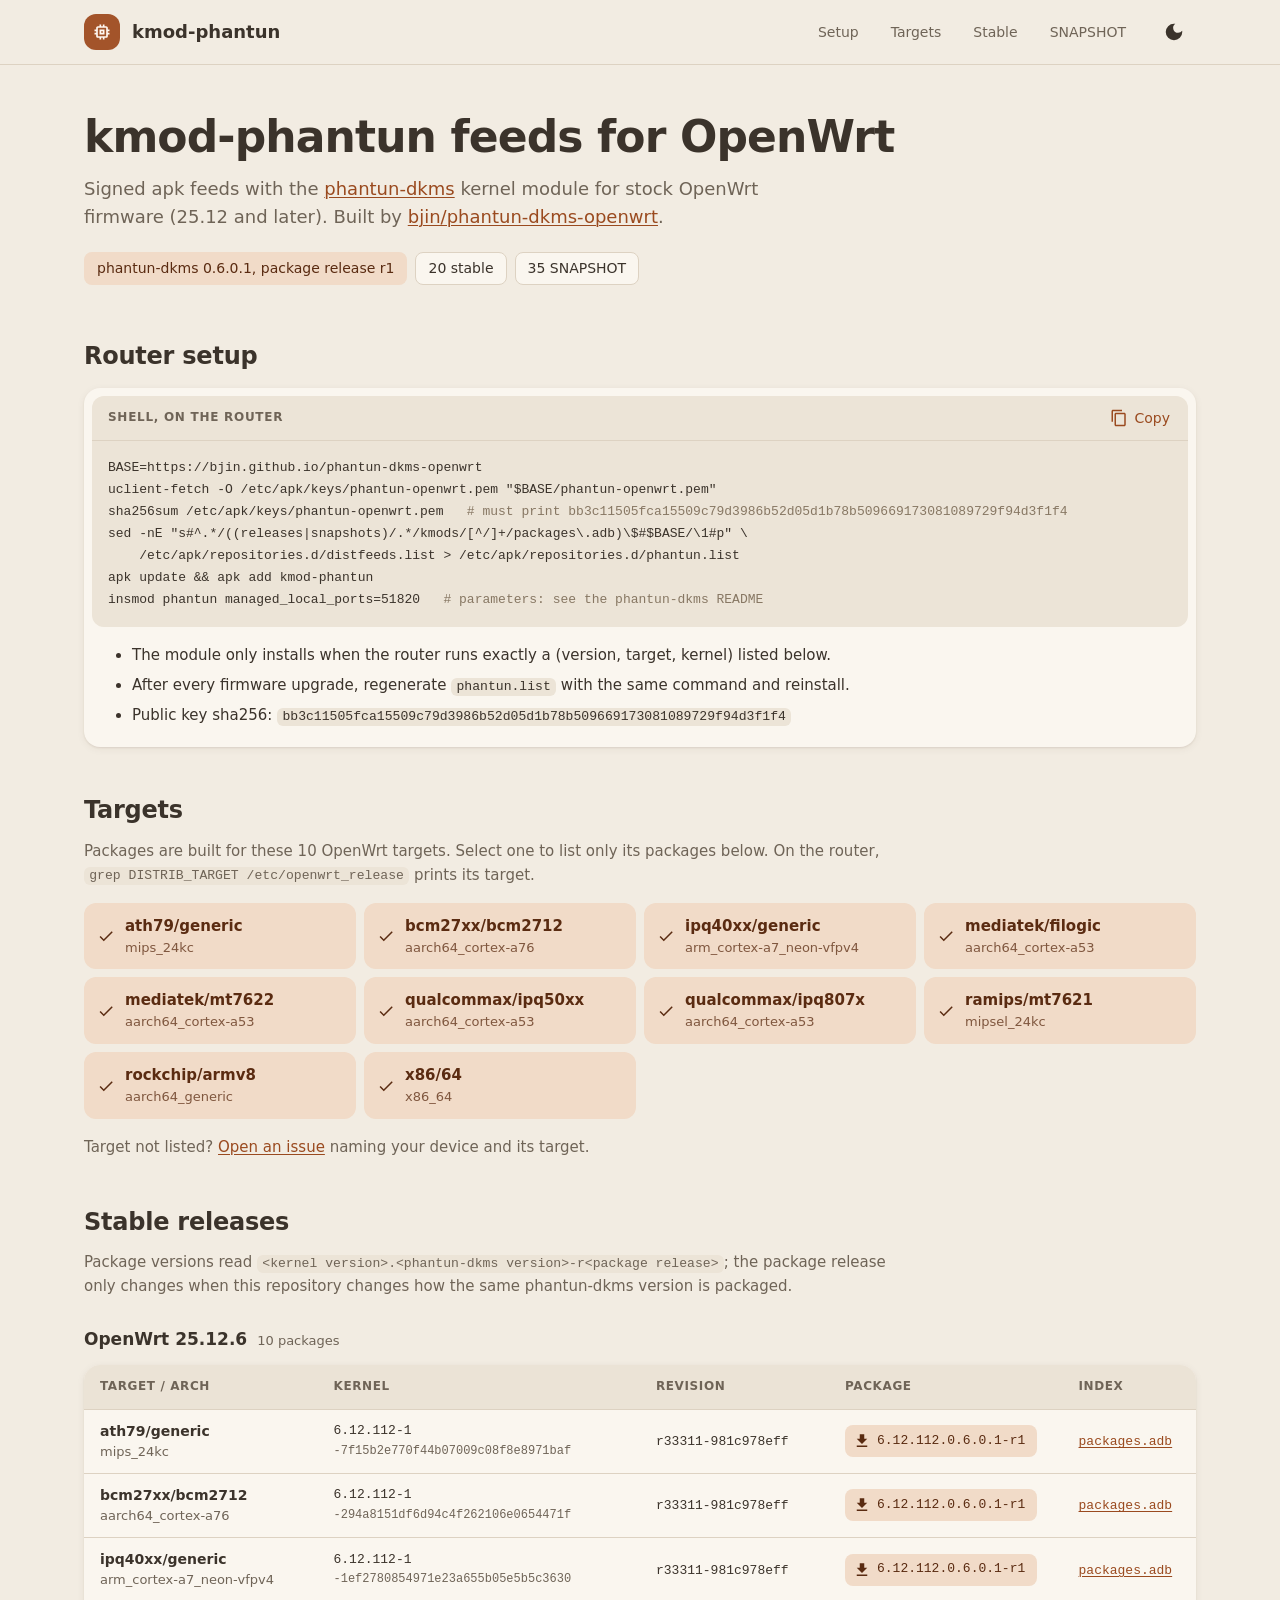
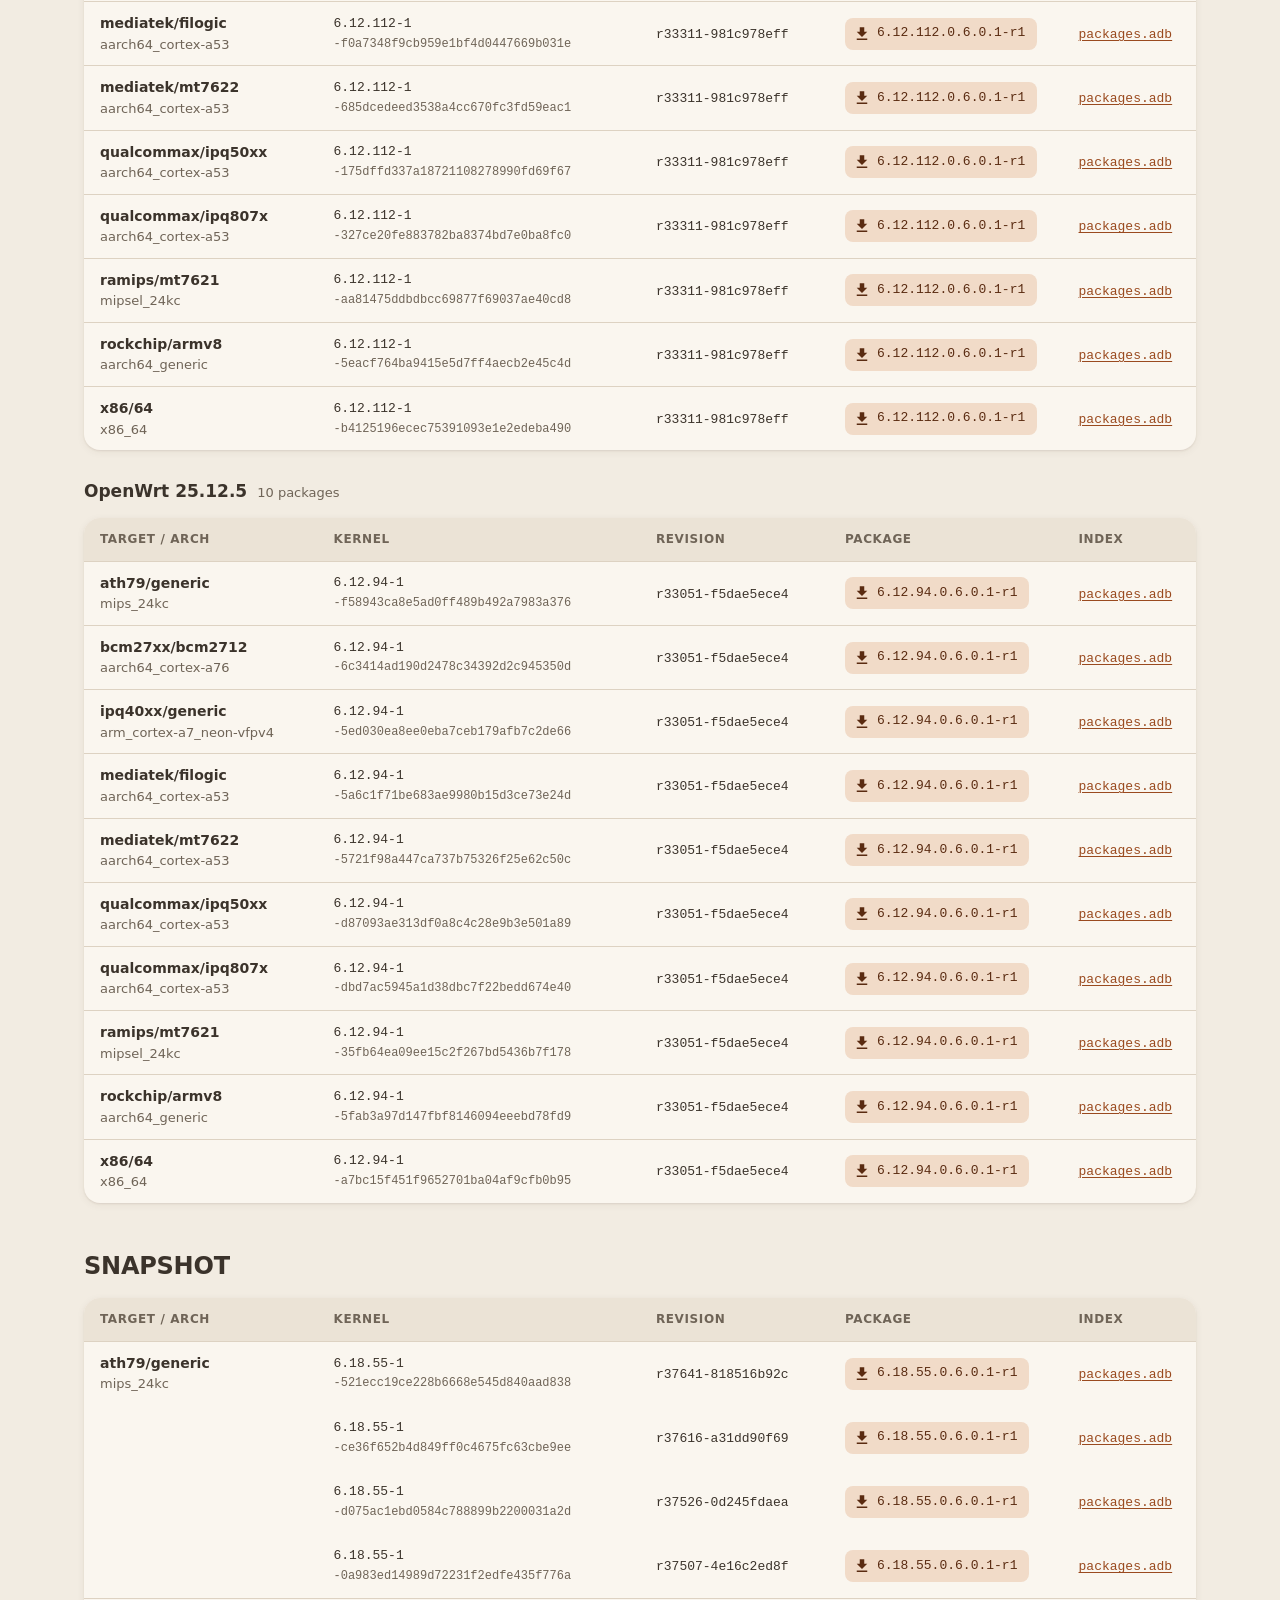
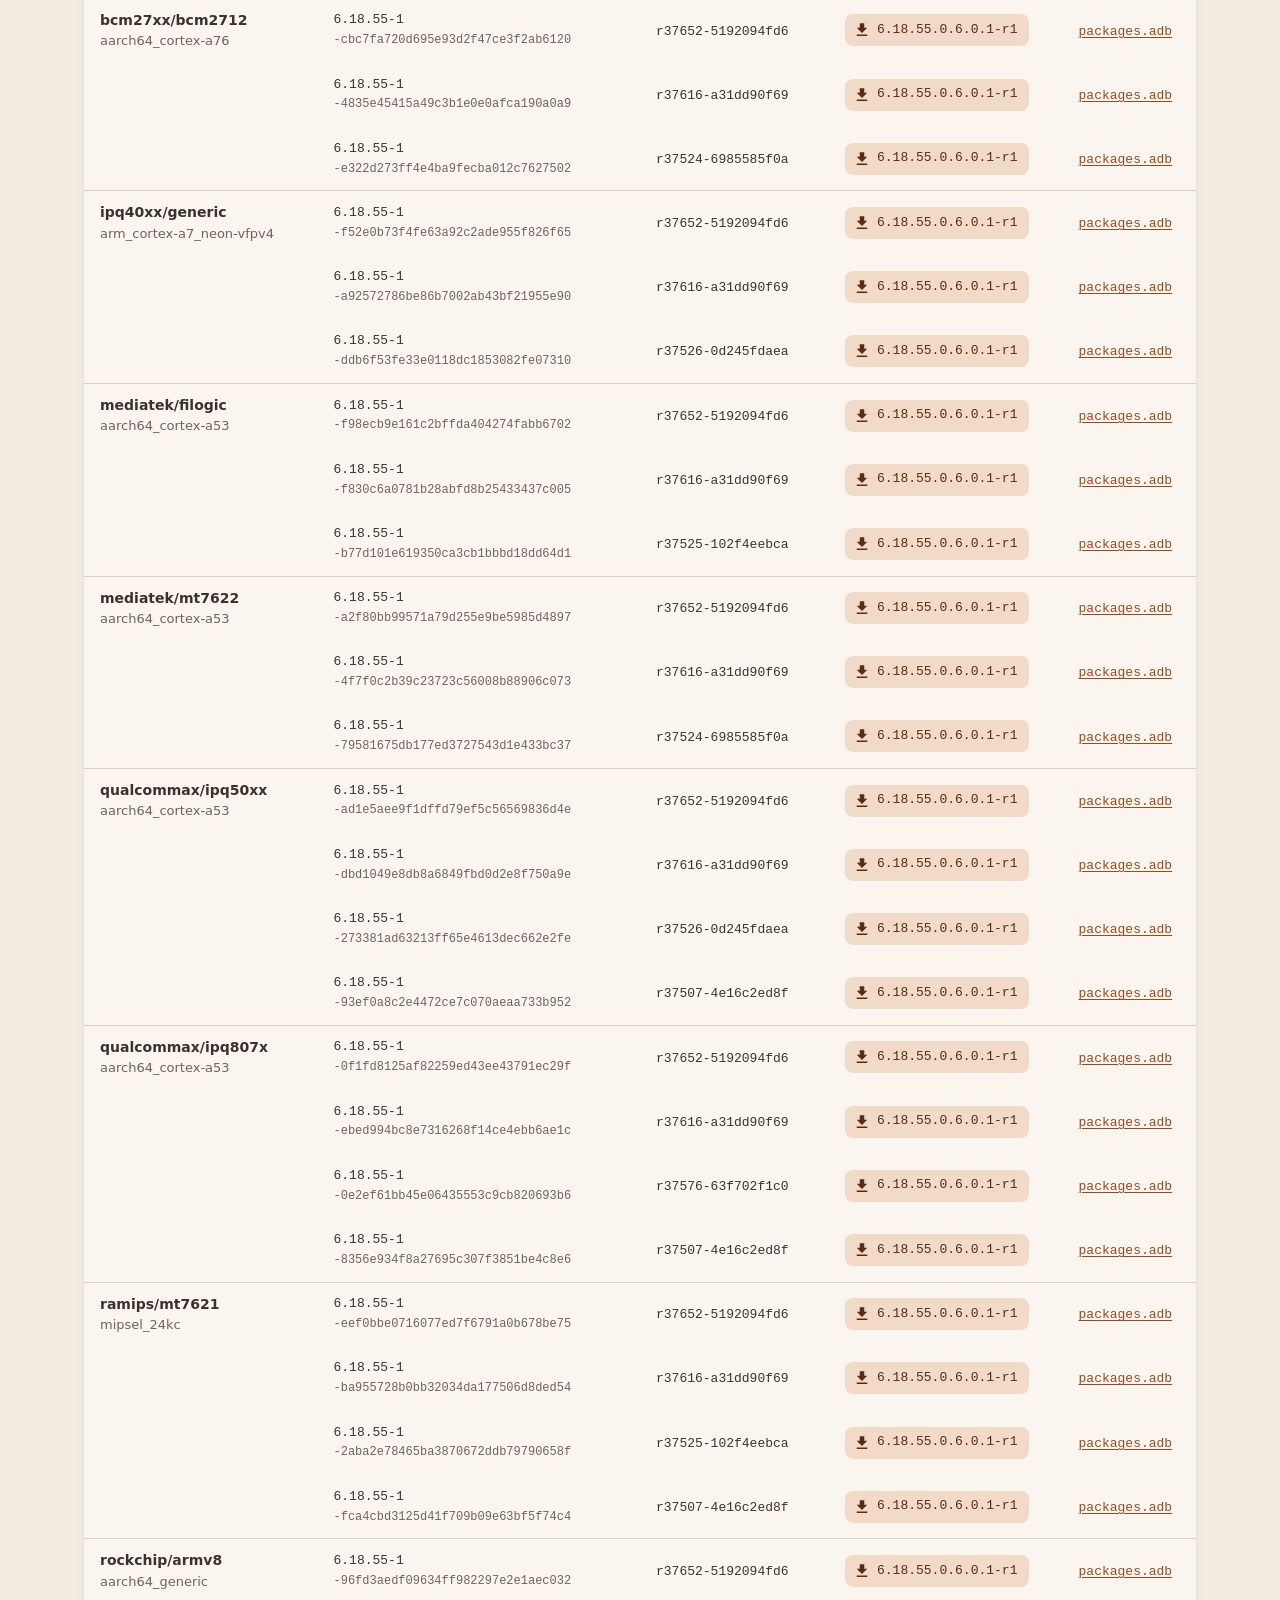
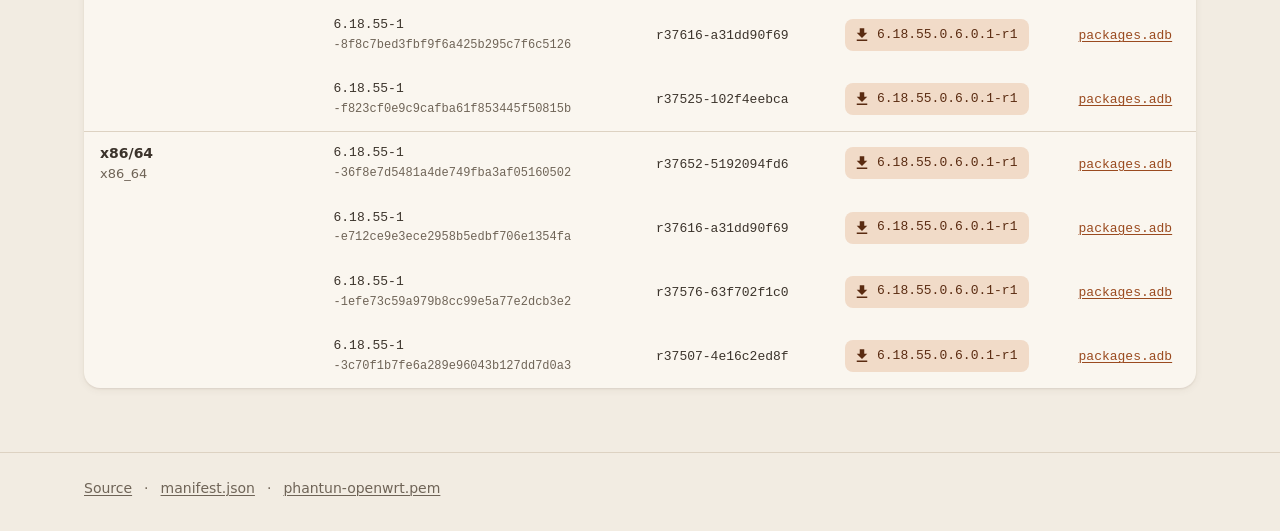
==== index.html @ 431fced2 "publish from https://github.com/bjin/phantun-dkms-openwrt/actions/runs/40080050142" ====
<!DOCTYPE html>
<html lang="en">
<head>
<meta charset="utf-8">
<meta name="viewport" content="width=device-width, initial-scale=1">
<meta name="description" content="Signed apk feeds with the phantun-dkms kernel module for stock OpenWrt firmware (25.12 and later).">
<title>kmod-phantun feeds for OpenWrt</title>
<script>
// Feed page script: inlined into the <head> of index.html by scripts/webpage.py, so the theme is
// set before the first paint. Theme: the saved choice, else the browser's preference.
(() => {
  "use strict";

  const KEY = "theme";
  const root = document.documentElement;
  const prefersDark = window.matchMedia("(prefers-color-scheme: dark)");
  let choice = null;
  let toggle = null;

  try {
    const saved = localStorage.getItem(KEY);
    if (saved === "light" || saved === "dark") {
      choice = saved;
    }
  } catch {
    // Storage disabled: follow the browser and keep a choice for this page view only.
  }

  function apply() {
    const theme = choice || (prefersDark.matches ? "dark" : "light");
    root.dataset.theme = theme;
    if (toggle) {
      const label = `Switch to ${theme === "dark" ? "light" : "dark"} theme`;
      toggle.setAttribute("aria-label", label);
      toggle.title = label;
    }
  }

  root.classList.add("js");
  apply();
  prefersDark.addEventListener("change", apply);

  function setupThemeToggle() {
    toggle = document.getElementById("theme-toggle");
    apply();
    toggle.addEventListener("click", () => {
      choice = root.dataset.theme === "dark" ? "light" : "dark";
      try {
        localStorage.setItem(KEY, choice);
      } catch {
        // Not persisted; still applies to this page view.
      }
      apply();
    });
  }

  function setupCopyButtons() {
    for (const button of document.querySelectorAll("[data-copy]")) {
      const code = document.getElementById(button.dataset.copy);
      const label = button.querySelector(".label");
      const icon = button.querySelector("use");
      let timer = 0;
      button.addEventListener("click", async () => {
        let copied = true;
        try {
          await navigator.clipboard.writeText(code.textContent);
        } catch {
          // No clipboard access (e.g. not https): select the text for a manual copy.
          copied = false;
          window.getSelection().selectAllChildren(code);
        }
        label.textContent = copied ? "Copied" : "Selected";
        icon.setAttribute("href", copied ? "#i-check" : "#i-copy");
        clearTimeout(timer);
        timer = setTimeout(() => {
          label.textContent = "Copy";
          icon.setAttribute("href", "#i-copy");
        }, 2000);
      });
    }
  }

  // Targets: either all are selected (every package is listed) or exactly one is (only its rows are
  // listed). Clicking a target selects only it; clicking the selected one, or "Show all", selects all.
  function setupTargetFilter() {
    const picker = document.getElementById("target-picker");
    const tiles = [...picker.querySelectorAll("[data-target]")];
    const bar = document.getElementById("target-filter");
    const showAll = document.getElementById("show-all");
    const sections = [...document.querySelectorAll("[data-filtered]")];
    let selected = null;

    function render() {
      for (const tile of tiles) {
        tile.setAttribute("aria-pressed", String(selected === null || tile.dataset.target === selected));
      }
      bar.hidden = selected === null;
      for (const name of document.querySelectorAll(".filter-name")) {
        name.textContent = selected || "";
      }
      for (const section of sections) {
        const groups = [...section.querySelectorAll(".pkg-group")];
        let shown = 0;
        for (const group of groups) {
          let rows = 0;
          for (const row of group.querySelectorAll("tbody tr")) {
            row.hidden = selected !== null && row.dataset.target !== selected;
            rows += row.hidden ? 0 : 1;
          }
          group.hidden = rows === 0;
          const count = group.querySelector(".count");
          if (count) {
            count.hidden = selected !== null;
          }
          shown += rows;
        }
        section.querySelector(".filter-tag").hidden = selected === null;
        // A section without any package says "None." already.
        section.querySelector(".filter-empty").hidden = shown > 0 || groups.length === 0;
      }
    }

    for (const tile of tiles) {
      tile.addEventListener("click", () => {
        selected = selected === tile.dataset.target ? null : tile.dataset.target;
        render();
      });
    }
    showAll.addEventListener("click", () => {
      const tile = tiles.find((t) => t.dataset.target === selected);
      selected = null;
      render();
      tile.focus(); // the button just hid itself
    });
  }

  document.addEventListener("DOMContentLoaded", () => {
    setupThemeToggle();
    setupCopyButtons();
    setupTargetFilter();
  });
})();
</script>
<style>
/* Feed page styles: inlined into index.html by scripts/webpage.py. System fonts only. */

:root {
  color-scheme: light;
  --bg: #f2ece2;
  --surface: #faf6ef;
  --surface-high: #ebe3d6;
  --code-bg: #ece4d7;
  --fg: #3b332b;
  --muted: #6f6457;
  --border: #ddd2c2;
  --accent: #a3542a;
  --on-accent: #fff8f2;
  --accent-soft: #f1dbc8;
  --on-accent-soft: #5a2b11;
  --link: #9a4a1f;
  --comment: #877763;
  --state: rgba(96, 62, 30, 0.07);
  --shadow: 0 1px 2px rgba(74, 52, 30, 0.10), 0 2px 8px rgba(74, 52, 30, 0.06);
  --sans: system-ui, -apple-system, "Segoe UI", Roboto, sans-serif;
  --mono: ui-monospace, SFMono-Regular, Menlo, Consolas, "Liberation Mono", monospace;
  --max: 1160px;
}

:root[data-theme="dark"] {
  color-scheme: dark;
  --bg: #2a2521;
  --surface: #332d28;
  --surface-high: #3c3530;
  --code-bg: #25211d;
  --fg: #e9e0d4;
  --muted: #b3a695;
  --border: #4a423a;
  --accent: #eda67a;
  --on-accent: #3d1d08;
  --accent-soft: #563927;
  --on-accent-soft: #ffdcc6;
  --link: #f0b089;
  --comment: #a09280;
  --state: rgba(255, 230, 205, 0.07);
  --shadow: 0 1px 2px rgba(0, 0, 0, 0.28), 0 2px 8px rgba(0, 0, 0, 0.16);
}

*, *::before, *::after {
  box-sizing: border-box;
}

html {
  -webkit-text-size-adjust: 100%;
  text-size-adjust: 100%;
  scroll-padding-top: 80px;
}

body {
  margin: 0;
  background: var(--bg);
  color: var(--fg);
  font: 400 16px/1.6 var(--sans);
  -webkit-font-smoothing: antialiased;
  transition: background-color 0.2s, color 0.2s;
}

a {
  color: var(--link);
  text-decoration-thickness: 1px;
  text-underline-offset: 2px;
}

a:hover {
  text-decoration-thickness: 2px;
}

:focus-visible {
  outline: 2px solid var(--accent);
  outline-offset: 2px;
}

code, pre {
  font-family: var(--mono);
}

code {
  font-size: 0.875em;
  background: var(--code-bg);
  padding: 0.1em 0.4em;
  border-radius: 6px;
}

.sprite {
  display: none;
}

.icon {
  width: 20px;
  height: 20px;
  flex: none;
  fill: currentColor;
}

html:not(.js) .js-only {
  display: none !important;
}

[hidden] {
  display: none !important;
}

.wrap {
  max-width: var(--max);
  margin: 0 auto;
  padding: 0 24px;
}

/* Top app bar */

.top-bar {
  position: sticky;
  top: 0;
  z-index: 10;
  background: var(--bg);
  box-shadow: 0 1px 0 var(--border);
  transition: background-color 0.2s;
}

.top-bar-inner {
  display: flex;
  align-items: center;
  gap: 16px;
  height: 64px;
}

.brand {
  display: flex;
  align-items: center;
  gap: 12px;
  color: var(--fg);
  font-size: 1.125rem;
  font-weight: 600;
  text-decoration: none;
}

.brand-mark {
  display: grid;
  place-items: center;
  width: 36px;
  height: 36px;
  border-radius: 12px;
  background: var(--accent);
  color: var(--on-accent);
}

.actions {
  display: flex;
  align-items: center;
  gap: 4px;
  margin-left: auto;
}

.nav {
  display: flex;
  gap: 4px;
  margin-right: 8px;
}

.nav a {
  padding: 8px 14px;
  border-radius: 20px;
  color: var(--muted);
  font-size: 0.875rem;
  font-weight: 500;
  text-decoration: none;
}

.nav a:hover {
  background: var(--state);
  color: var(--fg);
}

.icon-btn {
  display: grid;
  place-items: center;
  width: 44px;
  height: 44px;
  padding: 0;
  border: 0;
  border-radius: 50%;
  background: transparent;
  color: var(--fg);
  cursor: pointer;
}

.icon-btn:hover {
  background: var(--state);
}

.icon-btn .icon {
  width: 22px;
  height: 22px;
}

.icon-sun,
[data-theme="dark"] .icon-moon {
  display: none;
}

[data-theme="dark"] .icon-sun {
  display: block;
}

/* Hero */

.hero {
  padding: 48px 0 8px;
}

h1 {
  margin: 0 0 12px;
  font-size: clamp(1.875rem, 1.3rem + 2.4vw, 2.75rem);
  font-weight: 650;
  line-height: 1.15;
  letter-spacing: -0.02em;
}

.lead {
  max-width: 46rem;
  margin: 0 0 20px;
  color: var(--muted);
  font-size: 1.125rem;
}

.chips {
  display: flex;
  flex-wrap: wrap;
  gap: 8px;
  margin: 0;
  padding: 0;
  list-style: none;
}

.chip {
  display: inline-flex;
  align-items: center;
  min-height: 32px;
  padding: 4px 12px;
  border: 1px solid var(--border);
  border-radius: 8px;
  background: var(--surface);
  font-size: 0.875rem;
  font-weight: 500;
}

.chip.primary {
  border-color: transparent;
  background: var(--accent-soft);
  color: var(--on-accent-soft);
}

/* Sections */

section + section {
  margin-top: 48px;
}

h2 {
  margin: 0 0 16px;
  font-size: 1.5rem;
  font-weight: 600;
  line-height: 1.3;
  letter-spacing: -0.01em;
}

h3 {
  display: flex;
  align-items: baseline;
  gap: 10px;
  margin: 28px 0 12px;
  font-size: 1.0625rem;
  font-weight: 600;
}

.count {
  color: var(--muted);
  font-size: 0.8125rem;
  font-weight: 500;
}

.section-note {
  max-width: 52rem;
  margin: -4px 0 0;
  color: var(--muted);
  font-size: 0.9375rem;
}

.empty {
  color: var(--muted);
}

.filter-tag {
  margin-left: 8px;
  padding: 3px 10px;
  border-radius: 8px;
  background: var(--accent-soft);
  color: var(--on-accent-soft);
  font-size: 0.8125rem;
  font-weight: 500;
  letter-spacing: 0;
  vertical-align: middle;
}

.card {
  border-radius: 16px;
  background: var(--surface);
  box-shadow: var(--shadow);
}

/* Router setup */

.setup {
  padding: 8px;
}

.code {
  overflow: hidden;
  border-radius: 12px;
  background: var(--code-bg);
}

.code-head {
  display: flex;
  align-items: center;
  justify-content: space-between;
  min-height: 44px;
  padding: 4px 6px 4px 16px;
  border-bottom: 1px solid var(--border);
  color: var(--muted);
  font-size: 0.75rem;
  font-weight: 600;
  letter-spacing: 0.06em;
  text-transform: uppercase;
}

.text-btn {
  display: inline-flex;
  align-items: center;
  gap: 6px;
  min-height: 36px;
  padding: 0 12px;
  border: 0;
  border-radius: 18px;
  background: transparent;
  color: var(--link);
  font: 500 0.875rem/1 var(--sans);
  cursor: pointer;
}

.text-btn:hover {
  background: var(--state);
}

.text-btn .icon {
  width: 18px;
  height: 18px;
}

.code pre {
  margin: 0;
  padding: 16px;
  overflow-x: auto;
  font-size: 0.8125rem;
  line-height: 1.7;
}

.code pre code {
  padding: 0;
  border-radius: 0;
  background: none;
  font-size: inherit;
}

.comment {
  color: var(--comment);
}

.notes {
  margin: 0;
  padding: 16px 20px 12px 40px;
  font-size: 0.9375rem;
}

.notes li + li {
  margin-top: 6px;
}

.hash {
  overflow-wrap: anywhere;
}

.nowrap {
  white-space: nowrap;
}

/* Targets */

.target-grid {
  display: grid;
  grid-template-columns: repeat(auto-fill, minmax(min(100%, 220px), 1fr));
  gap: 8px;
  margin-top: 16px;
}

.target-tile {
  display: grid;
  grid-template-columns: 18px minmax(0, 1fr);
  align-content: center;
  align-items: center;
  column-gap: 10px;
  padding: 10px 14px 10px 12px;
  border: 1px solid var(--border);
  border-radius: 12px;
  background: var(--surface);
  color: var(--fg);
  font: inherit;
  text-align: left;
  cursor: pointer;
  transition: background-color 0.15s, border-color 0.15s;
}

.target-tile:hover {
  background-image: linear-gradient(var(--state), var(--state));
}

.target-tile .icon {
  grid-row: span 2;
  width: 18px;
  height: 18px;
  visibility: hidden;
}

.target-tile[aria-pressed="true"] {
  border-color: transparent;
  background-color: var(--accent-soft);
  color: var(--on-accent-soft);
}

.target-tile[aria-pressed="true"] .icon {
  visibility: visible;
}

.target-name {
  font-size: 0.9375rem;
  font-weight: 600;
}

.target-arch {
  color: var(--muted);
  font-size: 0.8125rem;
}

.target-tile[aria-pressed="true"] .target-arch {
  color: inherit;
  opacity: 0.75;
}

.filter-bar {
  display: flex;
  flex-wrap: wrap;
  align-items: center;
  gap: 8px 16px;
  margin-top: 16px;
}

.tonal-btn {
  min-height: 40px;
  padding: 0 20px;
  border: 0;
  border-radius: 20px;
  background: var(--accent);
  color: var(--on-accent);
  font: 500 0.875rem/1 var(--sans);
  cursor: pointer;
}

.tonal-btn:hover {
  box-shadow: var(--shadow);
}

.request {
  margin: 16px 0 0;
  color: var(--muted);
  font-size: 0.9375rem;
}

/* Package tables */

.table-card {
  overflow-x: auto;
  border-radius: 16px;
  background: var(--surface);
  box-shadow: var(--shadow);
}

table {
  width: 100%;
  border-collapse: collapse;
  font-size: 0.875rem;
}

th {
  padding: 12px 16px;
  border-bottom: 1px solid var(--border);
  background: var(--surface-high);
  color: var(--muted);
  font-size: 0.75rem;
  font-weight: 600;
  letter-spacing: 0.05em;
  text-align: left;
  text-transform: uppercase;
  white-space: nowrap;
}

/* Same column widths in every table, so stacked tables line up. */
th:nth-child(1) {
  width: 21%;
}

th:nth-child(2) {
  width: 29%;
}

th:nth-child(3) {
  width: 17%;
}

th:nth-child(4) {
  width: 21%;
}

td {
  padding: 10px 16px;
  border-top: 1px solid transparent;
  vertical-align: middle;
}

/* A line above every listed row but the first; none within a target's run of rows (SNAPSHOT keeps
   several kernels per target, marked "more"). Rows hidden by the target filter are skipped. */
tbody tr:not([hidden]) ~ tr:not(.more) td {
  border-top-color: var(--border);
}

tbody tr:hover {
  background: var(--state);
}

td.target {
  font-weight: 600;
  white-space: nowrap;
}

.arch {
  display: block;
  color: var(--muted);
  font-size: 0.8125rem;
  font-weight: 400;
}

tr.more td.target,
tr.more .arch {
  color: transparent;
}

.mono {
  font-family: var(--mono);
  font-size: 0.8125rem;
  white-space: nowrap;
}

.kernel {
  font-family: var(--mono);
  font-size: 0.8125rem;
}

.vermagic {
  display: block;
  color: var(--muted);
  font-size: 0.75rem;
  white-space: nowrap;
}

.pkg {
  display: inline-flex;
  align-items: center;
  gap: 6px;
  min-height: 32px;
  padding: 4px 12px 4px 8px;
  border-radius: 8px;
  background: var(--accent-soft);
  color: var(--on-accent-soft);
  font-family: var(--mono);
  font-size: 0.8125rem;
  text-decoration: none;
  white-space: nowrap;
}

.pkg:hover {
  box-shadow: var(--shadow);
}

.pkg .icon {
  width: 18px;
  height: 18px;
}

.idx {
  font-family: var(--mono);
  font-size: 0.8125rem;
  white-space: nowrap;
}

/* Footer */

.footer {
  margin-top: 64px;
  padding: 24px 0 32px;
  border-top: 1px solid var(--border);
  color: var(--muted);
  font-size: 0.875rem;
}

.footer .wrap {
  display: flex;
  flex-wrap: wrap;
  gap: 8px 12px;
}

.footer a {
  color: var(--muted);
}

/* Narrower screens: each package row becomes a card, several per line where they fit. */

@media (max-width: 1080px) {
  .table-card {
    overflow: visible;
    border-radius: 0;
    background: none;
    box-shadow: none;
  }

  table, tr, td {
    display: block;
  }

  thead {
    display: none;
  }

  tbody {
    display: grid;
    grid-template-columns: repeat(auto-fill, minmax(min(100%, 340px), 1fr));
    gap: 12px;
  }

  tbody tr {
    padding: 14px 16px 16px;
    border-radius: 16px;
    background: var(--surface);
    box-shadow: var(--shadow);
  }

  tbody tr:hover {
    background: var(--surface);
  }

  td {
    padding: 4px 0;
    border: 0;
  }

  td::before {
    content: attr(data-label);
    display: block;
    color: var(--muted);
    font-family: var(--sans);
    font-size: 0.6875rem;
    font-weight: 500;
    letter-spacing: 0.06em;
    text-transform: uppercase;
  }

  td.target,
  tr.more td.target {
    display: block;
    padding: 0 0 8px;
    color: inherit;
    font-size: 1rem;
  }

  tr.more .arch {
    color: var(--muted);
  }

  .vermagic {
    white-space: normal;
    overflow-wrap: anywhere;
  }

  td.target::before,
  td.action::before {
    content: none;
  }

  td.action {
    display: inline-flex;
    align-items: center;
    min-height: 40px;
    margin: 10px 16px 0 0;
    padding: 0;
  }
}

@media (max-width: 640px) {
  .wrap {
    padding: 0 16px;
  }

  .nav {
    display: none;
  }

  .hero {
    padding-top: 32px;
  }

  .lead {
    font-size: 1rem;
  }

  section + section {
    margin-top: 40px;
  }

  /* Two tiles per line on phones: no room for the check mark, the fill shows selection. */
  .target-grid {
    grid-template-columns: repeat(auto-fill, minmax(min(100%, 150px), 1fr));
  }

  .target-tile {
    grid-template-columns: minmax(0, 1fr);
    padding: 10px 12px;
  }

  .target-tile .icon {
    display: none;
  }

  .target-name {
    font-size: 0.8125rem;
  }
}
</style>
</head>
<body>
<svg class="sprite" aria-hidden="true">
  <symbol id="i-chip" viewBox="0 0 24 24"><path d="M15 9H9v6h6V9zm-2 4h-2v-2h2v2zm8-2V9h-2V7c0-1.1-.9-2-2-2h-2V3h-2v2h-2V3H9v2H7c-1.1 0-2 .9-2 2v2H3v2h2v2H3v2h2v2c0 1.1.9 2 2 2h2v2h2v-2h2v2h2v-2h2c1.1 0 2-.9 2-2v-2h2v-2h-2v-2h2zm-4 6H7V7h10v10z"/></symbol>
  <symbol id="i-moon" viewBox="0 0 24 24"><path d="M12 3a9 9 0 1 0 9 9c0-.46-.04-.92-.1-1.36a5.389 5.389 0 0 1-4.4 2.26 5.403 5.403 0 0 1-3.14-9.8c-.44-.06-.9-.1-1.36-.1z"/></symbol>
  <symbol id="i-sun" viewBox="0 0 24 24"><path d="M12 7a5 5 0 1 0 0 10 5 5 0 0 0 0-10zM2 13h2a1 1 0 0 0 0-2H2a1 1 0 0 0 0 2zm18 0h2a1 1 0 0 0 0-2h-2a1 1 0 0 0 0 2zM11 2v2a1 1 0 0 0 2 0V2a1 1 0 0 0-2 0zm0 18v2a1 1 0 0 0 2 0v-2a1 1 0 0 0-2 0zM5.99 4.58a1 1 0 0 0-1.41 1.41l1.06 1.06a1 1 0 0 0 1.41-1.41L5.99 4.58zm12.37 12.37a1 1 0 0 0-1.41 1.41l1.06 1.06a1 1 0 0 0 1.41-1.41l-1.06-1.06zm1.06-10.96a1 1 0 0 0-1.41-1.41l-1.06 1.06a1 1 0 0 0 1.41 1.41l1.06-1.06zM7.05 18.36a1 1 0 0 0-1.41-1.41l-1.06 1.06a1 1 0 0 0 1.41 1.41l1.06-1.06z"/></symbol>
  <symbol id="i-copy" viewBox="0 0 24 24"><path d="M16 1H4c-1.1 0-2 .9-2 2v14h2V3h12V1zm3 4H8c-1.1 0-2 .9-2 2v14c0 1.1.9 2 2 2h11c1.1 0 2-.9 2-2V7c0-1.1-.9-2-2-2zm0 16H8V7h11v14z"/></symbol>
  <symbol id="i-check" viewBox="0 0 24 24"><path d="M9 16.17 4.83 12l-1.42 1.41L9 19 21 7l-1.41-1.41z"/></symbol>
  <symbol id="i-download" viewBox="0 0 24 24"><path d="M19 9h-4V3H9v6H5l7 7 7-7zM5 18v2h14v-2H5z"/></symbol>
</svg>

<header class="top-bar">
  <div class="wrap top-bar-inner">
    <a class="brand" href="#top">
      <span class="brand-mark"><svg class="icon"><use href="#i-chip"/></svg></span>
      <span>kmod-phantun</span>
    </a>
    <div class="actions">
      <nav class="nav" aria-label="Sections">
        <a href="#setup">Setup</a>
        <a href="#targets">Targets</a>
        <a href="#releases">Stable</a>
        <a href="#snapshot">SNAPSHOT</a>
      </nav>
      <button id="theme-toggle" class="icon-btn js-only" type="button" aria-label="Switch theme" title="Switch theme">
        <svg class="icon icon-moon"><use href="#i-moon"/></svg>
        <svg class="icon icon-sun"><use href="#i-sun"/></svg>
      </button>
    </div>
  </div>
</header>

<main class="wrap">
  <section class="hero">
    <h1>kmod-phantun feeds for OpenWrt</h1>
    <p class="lead">Signed apk feeds with the <a href="https://github.com/bjin/phantun-dkms">phantun-dkms</a>
    kernel module for stock OpenWrt firmware (25.12 and later). Built by
    <a href="https://github.com/bjin/phantun-dkms-openwrt">bjin/phantun-dkms-openwrt</a>.</p>
    <ul class="chips">
      <li class="chip primary">phantun-dkms 0.6.0.1, package release r1</li>
      <li class="chip">20 stable</li>
      <li class="chip">35 SNAPSHOT</li>
    </ul>
  </section>

  <section id="setup">
    <h2>Router setup</h2>
    <div class="card setup">
      <div class="code">
        <div class="code-head">
          <span>Shell, on the router</span>
          <button class="text-btn js-only" type="button" data-copy="setup-code">
            <svg class="icon"><use href="#i-copy"/></svg><span class="label">Copy</span>
          </button>
        </div>
<pre><code id="setup-code">BASE=https://bjin.github.io/phantun-dkms-openwrt
uclient-fetch -O /etc/apk/keys/phantun-openwrt.pem "$BASE/phantun-openwrt.pem"
sha256sum /etc/apk/keys/phantun-openwrt.pem   <span class="comment"># must print bb3c11505fca15509c79d3986b52d05d1b78b509669173081089729f94d3f1f4</span>
sed -nE "s#^.*/((releases|snapshots)/.*/kmods/[^/]+/packages\.adb)\$#$BASE/\1#p" \
    /etc/apk/repositories.d/distfeeds.list &gt; /etc/apk/repositories.d/phantun.list
apk update &amp;&amp; apk add kmod-phantun
insmod phantun managed_local_ports=51820   <span class="comment"># parameters: see the phantun-dkms README</span></code></pre>
      </div>
      <ul class="notes">
        <li>The module only installs when the router runs exactly a (version, target, kernel) listed
        below.</li>
        <li>After every firmware upgrade, regenerate <code>phantun.list</code> with the same command
        and reinstall.</li>
        <li>Public key sha256: <code class="hash">bb3c11505fca15509c79d3986b52d05d1b78b509669173081089729f94d3f1f4</code></li>
      </ul>
    </div>
  </section>

  <section id="targets">
    <h2>Targets</h2>
    <p class="section-note">Packages are built for these 10 OpenWrt targets.
    <span class="js-only">Select one to list only its packages below.</span> On the router,
    <code class="nowrap">grep DISTRIB_TARGET /etc/openwrt_release</code> prints its target.</p>
    <div id="target-picker" class="target-grid" role="group" aria-label="Show packages for one target">
      <button type="button" class="target-tile" data-target="ath79/generic" aria-pressed="true"><svg class="icon"><use href="#i-check"/></svg><span class="target-name">ath79/<wbr>generic</span><span class="target-arch">mips_24kc</span></button>
      <button type="button" class="target-tile" data-target="bcm27xx/bcm2712" aria-pressed="true"><svg class="icon"><use href="#i-check"/></svg><span class="target-name">bcm27xx/<wbr>bcm2712</span><span class="target-arch">aarch64_cortex-a76</span></button>
      <button type="button" class="target-tile" data-target="ipq40xx/generic" aria-pressed="true"><svg class="icon"><use href="#i-check"/></svg><span class="target-name">ipq40xx/<wbr>generic</span><span class="target-arch">arm_cortex-a7_neon-vfpv4</span></button>
      <button type="button" class="target-tile" data-target="mediatek/filogic" aria-pressed="true"><svg class="icon"><use href="#i-check"/></svg><span class="target-name">mediatek/<wbr>filogic</span><span class="target-arch">aarch64_cortex-a53</span></button>
      <button type="button" class="target-tile" data-target="mediatek/mt7622" aria-pressed="true"><svg class="icon"><use href="#i-check"/></svg><span class="target-name">mediatek/<wbr>mt7622</span><span class="target-arch">aarch64_cortex-a53</span></button>
      <button type="button" class="target-tile" data-target="qualcommax/ipq50xx" aria-pressed="true"><svg class="icon"><use href="#i-check"/></svg><span class="target-name">qualcommax/<wbr>ipq50xx</span><span class="target-arch">aarch64_cortex-a53</span></button>
      <button type="button" class="target-tile" data-target="qualcommax/ipq807x" aria-pressed="true"><svg class="icon"><use href="#i-check"/></svg><span class="target-name">qualcommax/<wbr>ipq807x</span><span class="target-arch">aarch64_cortex-a53</span></button>
      <button type="button" class="target-tile" data-target="ramips/mt7621" aria-pressed="true"><svg class="icon"><use href="#i-check"/></svg><span class="target-name">ramips/<wbr>mt7621</span><span class="target-arch">mipsel_24kc</span></button>
      <button type="button" class="target-tile" data-target="rockchip/armv8" aria-pressed="true"><svg class="icon"><use href="#i-check"/></svg><span class="target-name">rockchip/<wbr>armv8</span><span class="target-arch">aarch64_generic</span></button>
      <button type="button" class="target-tile" data-target="x86/64" aria-pressed="true"><svg class="icon"><use href="#i-check"/></svg><span class="target-name">x86/<wbr>64</span><span class="target-arch">x86_64</span></button>
    </div>
    <div id="target-filter" class="filter-bar" hidden>
      <span>Showing packages for <strong class="filter-name"></strong> only.</span>
      <button id="show-all" class="tonal-btn" type="button">Show all targets</button>
    </div>
    <p class="request">Target not listed?
    <a href="https://github.com/bjin/phantun-dkms-openwrt/issues/new">Open an issue</a> naming your
    device and its target.</p>
  </section>

  <section id="releases" data-filtered>
    <h2>Stable releases <span class="filter-tag" hidden><span class="filter-name"></span> only</span></h2>
    <p class="section-note">Package versions read
    <code>&lt;kernel version&gt;.&lt;phantun-dkms version&gt;-r&lt;package release&gt;</code>; the
    package release only changes when this repository changes how the same phantun-dkms version is
    packaged.</p>
<div class="pkg-group">
<h3>OpenWrt 25.12.6 <span class="count">10 packages</span></h3>
<div class="table-card"><table>
<thead><tr><th>Target / arch</th><th>Kernel</th><th>Revision</th><th>Package</th><th>Index</th></tr></thead>
<tbody>
<tr data-target="ath79/generic"><td class="target">ath79/generic<span class="arch">mips_24kc</span></td><td data-label="Kernel"><div class="kernel">6.12.112-1<span class="vermagic">-7f15b2e770f44b07009c08f8e8971baf</span></div></td><td data-label="Revision"><span class="mono">r33311-981c978eff</span></td><td class="action"><a class="pkg" href="releases/25.12.6/targets/ath79/generic/kmods/6.12.112-1-7f15b2e770f44b07009c08f8e8971baf/kmod-phantun-6.12.112.0.6.0.1-r1.apk" title="kmod-phantun-6.12.112.0.6.0.1-r1.apk"><svg class="icon"><use href="#i-download"/></svg>6.12.112.0.6.0.1-r1</a></td><td class="action"><a class="idx" href="releases/25.12.6/targets/ath79/generic/kmods/6.12.112-1-7f15b2e770f44b07009c08f8e8971baf/packages.adb">packages.adb</a></td></tr>
<tr data-target="bcm27xx/bcm2712"><td class="target">bcm27xx/bcm2712<span class="arch">aarch64_cortex-a76</span></td><td data-label="Kernel"><div class="kernel">6.12.112-1<span class="vermagic">-294a8151df6d94c4f262106e0654471f</span></div></td><td data-label="Revision"><span class="mono">r33311-981c978eff</span></td><td class="action"><a class="pkg" href="releases/25.12.6/targets/bcm27xx/bcm2712/kmods/6.12.112-1-294a8151df6d94c4f262106e0654471f/kmod-phantun-6.12.112.0.6.0.1-r1.apk" title="kmod-phantun-6.12.112.0.6.0.1-r1.apk"><svg class="icon"><use href="#i-download"/></svg>6.12.112.0.6.0.1-r1</a></td><td class="action"><a class="idx" href="releases/25.12.6/targets/bcm27xx/bcm2712/kmods/6.12.112-1-294a8151df6d94c4f262106e0654471f/packages.adb">packages.adb</a></td></tr>
<tr data-target="ipq40xx/generic"><td class="target">ipq40xx/generic<span class="arch">arm_cortex-a7_neon-vfpv4</span></td><td data-label="Kernel"><div class="kernel">6.12.112-1<span class="vermagic">-1ef2780854971e23a655b05e5b5c3630</span></div></td><td data-label="Revision"><span class="mono">r33311-981c978eff</span></td><td class="action"><a class="pkg" href="releases/25.12.6/targets/ipq40xx/generic/kmods/6.12.112-1-1ef2780854971e23a655b05e5b5c3630/kmod-phantun-6.12.112.0.6.0.1-r1.apk" title="kmod-phantun-6.12.112.0.6.0.1-r1.apk"><svg class="icon"><use href="#i-download"/></svg>6.12.112.0.6.0.1-r1</a></td><td class="action"><a class="idx" href="releases/25.12.6/targets/ipq40xx/generic/kmods/6.12.112-1-1ef2780854971e23a655b05e5b5c3630/packages.adb">packages.adb</a></td></tr>
<tr data-target="mediatek/filogic"><td class="target">mediatek/filogic<span class="arch">aarch64_cortex-a53</span></td><td data-label="Kernel"><div class="kernel">6.12.112-1<span class="vermagic">-f0a7348f9cb959e1bf4d0447669b031e</span></div></td><td data-label="Revision"><span class="mono">r33311-981c978eff</span></td><td class="action"><a class="pkg" href="releases/25.12.6/targets/mediatek/filogic/kmods/6.12.112-1-f0a7348f9cb959e1bf4d0447669b031e/kmod-phantun-6.12.112.0.6.0.1-r1.apk" title="kmod-phantun-6.12.112.0.6.0.1-r1.apk"><svg class="icon"><use href="#i-download"/></svg>6.12.112.0.6.0.1-r1</a></td><td class="action"><a class="idx" href="releases/25.12.6/targets/mediatek/filogic/kmods/6.12.112-1-f0a7348f9cb959e1bf4d0447669b031e/packages.adb">packages.adb</a></td></tr>
<tr data-target="mediatek/mt7622"><td class="target">mediatek/mt7622<span class="arch">aarch64_cortex-a53</span></td><td data-label="Kernel"><div class="kernel">6.12.112-1<span class="vermagic">-685dcedeed3538a4cc670fc3fd59eac1</span></div></td><td data-label="Revision"><span class="mono">r33311-981c978eff</span></td><td class="action"><a class="pkg" href="releases/25.12.6/targets/mediatek/mt7622/kmods/6.12.112-1-685dcedeed3538a4cc670fc3fd59eac1/kmod-phantun-6.12.112.0.6.0.1-r1.apk" title="kmod-phantun-6.12.112.0.6.0.1-r1.apk"><svg class="icon"><use href="#i-download"/></svg>6.12.112.0.6.0.1-r1</a></td><td class="action"><a class="idx" href="releases/25.12.6/targets/mediatek/mt7622/kmods/6.12.112-1-685dcedeed3538a4cc670fc3fd59eac1/packages.adb">packages.adb</a></td></tr>
<tr data-target="qualcommax/ipq50xx"><td class="target">qualcommax/ipq50xx<span class="arch">aarch64_cortex-a53</span></td><td data-label="Kernel"><div class="kernel">6.12.112-1<span class="vermagic">-175dffd337a18721108278990fd69f67</span></div></td><td data-label="Revision"><span class="mono">r33311-981c978eff</span></td><td class="action"><a class="pkg" href="releases/25.12.6/targets/qualcommax/ipq50xx/kmods/6.12.112-1-175dffd337a18721108278990fd69f67/kmod-phantun-6.12.112.0.6.0.1-r1.apk" title="kmod-phantun-6.12.112.0.6.0.1-r1.apk"><svg class="icon"><use href="#i-download"/></svg>6.12.112.0.6.0.1-r1</a></td><td class="action"><a class="idx" href="releases/25.12.6/targets/qualcommax/ipq50xx/kmods/6.12.112-1-175dffd337a18721108278990fd69f67/packages.adb">packages.adb</a></td></tr>
<tr data-target="qualcommax/ipq807x"><td class="target">qualcommax/ipq807x<span class="arch">aarch64_cortex-a53</span></td><td data-label="Kernel"><div class="kernel">6.12.112-1<span class="vermagic">-327ce20fe883782ba8374bd7e0ba8fc0</span></div></td><td data-label="Revision"><span class="mono">r33311-981c978eff</span></td><td class="action"><a class="pkg" href="releases/25.12.6/targets/qualcommax/ipq807x/kmods/6.12.112-1-327ce20fe883782ba8374bd7e0ba8fc0/kmod-phantun-6.12.112.0.6.0.1-r1.apk" title="kmod-phantun-6.12.112.0.6.0.1-r1.apk"><svg class="icon"><use href="#i-download"/></svg>6.12.112.0.6.0.1-r1</a></td><td class="action"><a class="idx" href="releases/25.12.6/targets/qualcommax/ipq807x/kmods/6.12.112-1-327ce20fe883782ba8374bd7e0ba8fc0/packages.adb">packages.adb</a></td></tr>
<tr data-target="ramips/mt7621"><td class="target">ramips/mt7621<span class="arch">mipsel_24kc</span></td><td data-label="Kernel"><div class="kernel">6.12.112-1<span class="vermagic">-aa81475ddbdbcc69877f69037ae40cd8</span></div></td><td data-label="Revision"><span class="mono">r33311-981c978eff</span></td><td class="action"><a class="pkg" href="releases/25.12.6/targets/ramips/mt7621/kmods/6.12.112-1-aa81475ddbdbcc69877f69037ae40cd8/kmod-phantun-6.12.112.0.6.0.1-r1.apk" title="kmod-phantun-6.12.112.0.6.0.1-r1.apk"><svg class="icon"><use href="#i-download"/></svg>6.12.112.0.6.0.1-r1</a></td><td class="action"><a class="idx" href="releases/25.12.6/targets/ramips/mt7621/kmods/6.12.112-1-aa81475ddbdbcc69877f69037ae40cd8/packages.adb">packages.adb</a></td></tr>
<tr data-target="rockchip/armv8"><td class="target">rockchip/armv8<span class="arch">aarch64_generic</span></td><td data-label="Kernel"><div class="kernel">6.12.112-1<span class="vermagic">-5eacf764ba9415e5d7ff4aecb2e45c4d</span></div></td><td data-label="Revision"><span class="mono">r33311-981c978eff</span></td><td class="action"><a class="pkg" href="releases/25.12.6/targets/rockchip/armv8/kmods/6.12.112-1-5eacf764ba9415e5d7ff4aecb2e45c4d/kmod-phantun-6.12.112.0.6.0.1-r1.apk" title="kmod-phantun-6.12.112.0.6.0.1-r1.apk"><svg class="icon"><use href="#i-download"/></svg>6.12.112.0.6.0.1-r1</a></td><td class="action"><a class="idx" href="releases/25.12.6/targets/rockchip/armv8/kmods/6.12.112-1-5eacf764ba9415e5d7ff4aecb2e45c4d/packages.adb">packages.adb</a></td></tr>
<tr data-target="x86/64"><td class="target">x86/64<span class="arch">x86_64</span></td><td data-label="Kernel"><div class="kernel">6.12.112-1<span class="vermagic">-b4125196ecec75391093e1e2edeba490</span></div></td><td data-label="Revision"><span class="mono">r33311-981c978eff</span></td><td class="action"><a class="pkg" href="releases/25.12.6/targets/x86/64/kmods/6.12.112-1-b4125196ecec75391093e1e2edeba490/kmod-phantun-6.12.112.0.6.0.1-r1.apk" title="kmod-phantun-6.12.112.0.6.0.1-r1.apk"><svg class="icon"><use href="#i-download"/></svg>6.12.112.0.6.0.1-r1</a></td><td class="action"><a class="idx" href="releases/25.12.6/targets/x86/64/kmods/6.12.112-1-b4125196ecec75391093e1e2edeba490/packages.adb">packages.adb</a></td></tr>
</tbody>
</table></div>
</div>
<div class="pkg-group">
<h3>OpenWrt 25.12.5 <span class="count">10 packages</span></h3>
<div class="table-card"><table>
<thead><tr><th>Target / arch</th><th>Kernel</th><th>Revision</th><th>Package</th><th>Index</th></tr></thead>
<tbody>
<tr data-target="ath79/generic"><td class="target">ath79/generic<span class="arch">mips_24kc</span></td><td data-label="Kernel"><div class="kernel">6.12.94-1<span class="vermagic">-f58943ca8e5ad0ff489b492a7983a376</span></div></td><td data-label="Revision"><span class="mono">r33051-f5dae5ece4</span></td><td class="action"><a class="pkg" href="releases/25.12.5/targets/ath79/generic/kmods/6.12.94-1-f58943ca8e5ad0ff489b492a7983a376/kmod-phantun-6.12.94.0.6.0.1-r1.apk" title="kmod-phantun-6.12.94.0.6.0.1-r1.apk"><svg class="icon"><use href="#i-download"/></svg>6.12.94.0.6.0.1-r1</a></td><td class="action"><a class="idx" href="releases/25.12.5/targets/ath79/generic/kmods/6.12.94-1-f58943ca8e5ad0ff489b492a7983a376/packages.adb">packages.adb</a></td></tr>
<tr data-target="bcm27xx/bcm2712"><td class="target">bcm27xx/bcm2712<span class="arch">aarch64_cortex-a76</span></td><td data-label="Kernel"><div class="kernel">6.12.94-1<span class="vermagic">-6c3414ad190d2478c34392d2c945350d</span></div></td><td data-label="Revision"><span class="mono">r33051-f5dae5ece4</span></td><td class="action"><a class="pkg" href="releases/25.12.5/targets/bcm27xx/bcm2712/kmods/6.12.94-1-6c3414ad190d2478c34392d2c945350d/kmod-phantun-6.12.94.0.6.0.1-r1.apk" title="kmod-phantun-6.12.94.0.6.0.1-r1.apk"><svg class="icon"><use href="#i-download"/></svg>6.12.94.0.6.0.1-r1</a></td><td class="action"><a class="idx" href="releases/25.12.5/targets/bcm27xx/bcm2712/kmods/6.12.94-1-6c3414ad190d2478c34392d2c945350d/packages.adb">packages.adb</a></td></tr>
<tr data-target="ipq40xx/generic"><td class="target">ipq40xx/generic<span class="arch">arm_cortex-a7_neon-vfpv4</span></td><td data-label="Kernel"><div class="kernel">6.12.94-1<span class="vermagic">-5ed030ea8ee0eba7ceb179afb7c2de66</span></div></td><td data-label="Revision"><span class="mono">r33051-f5dae5ece4</span></td><td class="action"><a class="pkg" href="releases/25.12.5/targets/ipq40xx/generic/kmods/6.12.94-1-5ed030ea8ee0eba7ceb179afb7c2de66/kmod-phantun-6.12.94.0.6.0.1-r1.apk" title="kmod-phantun-6.12.94.0.6.0.1-r1.apk"><svg class="icon"><use href="#i-download"/></svg>6.12.94.0.6.0.1-r1</a></td><td class="action"><a class="idx" href="releases/25.12.5/targets/ipq40xx/generic/kmods/6.12.94-1-5ed030ea8ee0eba7ceb179afb7c2de66/packages.adb">packages.adb</a></td></tr>
<tr data-target="mediatek/filogic"><td class="target">mediatek/filogic<span class="arch">aarch64_cortex-a53</span></td><td data-label="Kernel"><div class="kernel">6.12.94-1<span class="vermagic">-5a6c1f71be683ae9980b15d3ce73e24d</span></div></td><td data-label="Revision"><span class="mono">r33051-f5dae5ece4</span></td><td class="action"><a class="pkg" href="releases/25.12.5/targets/mediatek/filogic/kmods/6.12.94-1-5a6c1f71be683ae9980b15d3ce73e24d/kmod-phantun-6.12.94.0.6.0.1-r1.apk" title="kmod-phantun-6.12.94.0.6.0.1-r1.apk"><svg class="icon"><use href="#i-download"/></svg>6.12.94.0.6.0.1-r1</a></td><td class="action"><a class="idx" href="releases/25.12.5/targets/mediatek/filogic/kmods/6.12.94-1-5a6c1f71be683ae9980b15d3ce73e24d/packages.adb">packages.adb</a></td></tr>
<tr data-target="mediatek/mt7622"><td class="target">mediatek/mt7622<span class="arch">aarch64_cortex-a53</span></td><td data-label="Kernel"><div class="kernel">6.12.94-1<span class="vermagic">-5721f98a447ca737b75326f25e62c50c</span></div></td><td data-label="Revision"><span class="mono">r33051-f5dae5ece4</span></td><td class="action"><a class="pkg" href="releases/25.12.5/targets/mediatek/mt7622/kmods/6.12.94-1-5721f98a447ca737b75326f25e62c50c/kmod-phantun-6.12.94.0.6.0.1-r1.apk" title="kmod-phantun-6.12.94.0.6.0.1-r1.apk"><svg class="icon"><use href="#i-download"/></svg>6.12.94.0.6.0.1-r1</a></td><td class="action"><a class="idx" href="releases/25.12.5/targets/mediatek/mt7622/kmods/6.12.94-1-5721f98a447ca737b75326f25e62c50c/packages.adb">packages.adb</a></td></tr>
<tr data-target="qualcommax/ipq50xx"><td class="target">qualcommax/ipq50xx<span class="arch">aarch64_cortex-a53</span></td><td data-label="Kernel"><div class="kernel">6.12.94-1<span class="vermagic">-d87093ae313df0a8c4c28e9b3e501a89</span></div></td><td data-label="Revision"><span class="mono">r33051-f5dae5ece4</span></td><td class="action"><a class="pkg" href="releases/25.12.5/targets/qualcommax/ipq50xx/kmods/6.12.94-1-d87093ae313df0a8c4c28e9b3e501a89/kmod-phantun-6.12.94.0.6.0.1-r1.apk" title="kmod-phantun-6.12.94.0.6.0.1-r1.apk"><svg class="icon"><use href="#i-download"/></svg>6.12.94.0.6.0.1-r1</a></td><td class="action"><a class="idx" href="releases/25.12.5/targets/qualcommax/ipq50xx/kmods/6.12.94-1-d87093ae313df0a8c4c28e9b3e501a89/packages.adb">packages.adb</a></td></tr>
<tr data-target="qualcommax/ipq807x"><td class="target">qualcommax/ipq807x<span class="arch">aarch64_cortex-a53</span></td><td data-label="Kernel"><div class="kernel">6.12.94-1<span class="vermagic">-dbd7ac5945a1d38dbc7f22bedd674e40</span></div></td><td data-label="Revision"><span class="mono">r33051-f5dae5ece4</span></td><td class="action"><a class="pkg" href="releases/25.12.5/targets/qualcommax/ipq807x/kmods/6.12.94-1-dbd7ac5945a1d38dbc7f22bedd674e40/kmod-phantun-6.12.94.0.6.0.1-r1.apk" title="kmod-phantun-6.12.94.0.6.0.1-r1.apk"><svg class="icon"><use href="#i-download"/></svg>6.12.94.0.6.0.1-r1</a></td><td class="action"><a class="idx" href="releases/25.12.5/targets/qualcommax/ipq807x/kmods/6.12.94-1-dbd7ac5945a1d38dbc7f22bedd674e40/packages.adb">packages.adb</a></td></tr>
<tr data-target="ramips/mt7621"><td class="target">ramips/mt7621<span class="arch">mipsel_24kc</span></td><td data-label="Kernel"><div class="kernel">6.12.94-1<span class="vermagic">-35fb64ea09ee15c2f267bd5436b7f178</span></div></td><td data-label="Revision"><span class="mono">r33051-f5dae5ece4</span></td><td class="action"><a class="pkg" href="releases/25.12.5/targets/ramips/mt7621/kmods/6.12.94-1-35fb64ea09ee15c2f267bd5436b7f178/kmod-phantun-6.12.94.0.6.0.1-r1.apk" title="kmod-phantun-6.12.94.0.6.0.1-r1.apk"><svg class="icon"><use href="#i-download"/></svg>6.12.94.0.6.0.1-r1</a></td><td class="action"><a class="idx" href="releases/25.12.5/targets/ramips/mt7621/kmods/6.12.94-1-35fb64ea09ee15c2f267bd5436b7f178/packages.adb">packages.adb</a></td></tr>
<tr data-target="rockchip/armv8"><td class="target">rockchip/armv8<span class="arch">aarch64_generic</span></td><td data-label="Kernel"><div class="kernel">6.12.94-1<span class="vermagic">-5fab3a97d147fbf8146094eeebd78fd9</span></div></td><td data-label="Revision"><span class="mono">r33051-f5dae5ece4</span></td><td class="action"><a class="pkg" href="releases/25.12.5/targets/rockchip/armv8/kmods/6.12.94-1-5fab3a97d147fbf8146094eeebd78fd9/kmod-phantun-6.12.94.0.6.0.1-r1.apk" title="kmod-phantun-6.12.94.0.6.0.1-r1.apk"><svg class="icon"><use href="#i-download"/></svg>6.12.94.0.6.0.1-r1</a></td><td class="action"><a class="idx" href="releases/25.12.5/targets/rockchip/armv8/kmods/6.12.94-1-5fab3a97d147fbf8146094eeebd78fd9/packages.adb">packages.adb</a></td></tr>
<tr data-target="x86/64"><td class="target">x86/64<span class="arch">x86_64</span></td><td data-label="Kernel"><div class="kernel">6.12.94-1<span class="vermagic">-a7bc15f451f9652701ba04af9cfb0b95</span></div></td><td data-label="Revision"><span class="mono">r33051-f5dae5ece4</span></td><td class="action"><a class="pkg" href="releases/25.12.5/targets/x86/64/kmods/6.12.94-1-a7bc15f451f9652701ba04af9cfb0b95/kmod-phantun-6.12.94.0.6.0.1-r1.apk" title="kmod-phantun-6.12.94.0.6.0.1-r1.apk"><svg class="icon"><use href="#i-download"/></svg>6.12.94.0.6.0.1-r1</a></td><td class="action"><a class="idx" href="releases/25.12.5/targets/x86/64/kmods/6.12.94-1-a7bc15f451f9652701ba04af9cfb0b95/packages.adb">packages.adb</a></td></tr>
</tbody>
</table></div>
</div>
    <p class="empty filter-empty" hidden>No stable release package for <span class="filter-name"></span> yet.</p>
  </section>

  <section id="snapshot" data-filtered>
    <h2>SNAPSHOT <span class="filter-tag" hidden><span class="filter-name"></span> only</span></h2>
<div class="pkg-group">
<div class="table-card"><table>
<thead><tr><th>Target / arch</th><th>Kernel</th><th>Revision</th><th>Package</th><th>Index</th></tr></thead>
<tbody>
<tr data-target="ath79/generic"><td class="target">ath79/generic<span class="arch">mips_24kc</span></td><td data-label="Kernel"><div class="kernel">6.18.55-1<span class="vermagic">-521ecc19ce228b6668e545d840aad838</span></div></td><td data-label="Revision"><span class="mono">r37641-818516b92c</span></td><td class="action"><a class="pkg" href="snapshots/targets/ath79/generic/kmods/6.18.55-1-521ecc19ce228b6668e545d840aad838/kmod-phantun-6.18.55.0.6.0.1-r1.apk" title="kmod-phantun-6.18.55.0.6.0.1-r1.apk"><svg class="icon"><use href="#i-download"/></svg>6.18.55.0.6.0.1-r1</a></td><td class="action"><a class="idx" href="snapshots/targets/ath79/generic/kmods/6.18.55-1-521ecc19ce228b6668e545d840aad838/packages.adb">packages.adb</a></td></tr>
<tr data-target="ath79/generic" class="more"><td class="target">ath79/generic<span class="arch">mips_24kc</span></td><td data-label="Kernel"><div class="kernel">6.18.55-1<span class="vermagic">-ce36f652b4d849ff0c4675fc63cbe9ee</span></div></td><td data-label="Revision"><span class="mono">r37616-a31dd90f69</span></td><td class="action"><a class="pkg" href="snapshots/targets/ath79/generic/kmods/6.18.55-1-ce36f652b4d849ff0c4675fc63cbe9ee/kmod-phantun-6.18.55.0.6.0.1-r1.apk" title="kmod-phantun-6.18.55.0.6.0.1-r1.apk"><svg class="icon"><use href="#i-download"/></svg>6.18.55.0.6.0.1-r1</a></td><td class="action"><a class="idx" href="snapshots/targets/ath79/generic/kmods/6.18.55-1-ce36f652b4d849ff0c4675fc63cbe9ee/packages.adb">packages.adb</a></td></tr>
<tr data-target="ath79/generic" class="more"><td class="target">ath79/generic<span class="arch">mips_24kc</span></td><td data-label="Kernel"><div class="kernel">6.18.55-1<span class="vermagic">-d075ac1ebd0584c788899b2200031a2d</span></div></td><td data-label="Revision"><span class="mono">r37526-0d245fdaea</span></td><td class="action"><a class="pkg" href="snapshots/targets/ath79/generic/kmods/6.18.55-1-d075ac1ebd0584c788899b2200031a2d/kmod-phantun-6.18.55.0.6.0.1-r1.apk" title="kmod-phantun-6.18.55.0.6.0.1-r1.apk"><svg class="icon"><use href="#i-download"/></svg>6.18.55.0.6.0.1-r1</a></td><td class="action"><a class="idx" href="snapshots/targets/ath79/generic/kmods/6.18.55-1-d075ac1ebd0584c788899b2200031a2d/packages.adb">packages.adb</a></td></tr>
<tr data-target="ath79/generic" class="more"><td class="target">ath79/generic<span class="arch">mips_24kc</span></td><td data-label="Kernel"><div class="kernel">6.18.55-1<span class="vermagic">-0a983ed14989d72231f2edfe435f776a</span></div></td><td data-label="Revision"><span class="mono">r37507-4e16c2ed8f</span></td><td class="action"><a class="pkg" href="snapshots/targets/ath79/generic/kmods/6.18.55-1-0a983ed14989d72231f2edfe435f776a/kmod-phantun-6.18.55.0.6.0.1-r1.apk" title="kmod-phantun-6.18.55.0.6.0.1-r1.apk"><svg class="icon"><use href="#i-download"/></svg>6.18.55.0.6.0.1-r1</a></td><td class="action"><a class="idx" href="snapshots/targets/ath79/generic/kmods/6.18.55-1-0a983ed14989d72231f2edfe435f776a/packages.adb">packages.adb</a></td></tr>
<tr data-target="bcm27xx/bcm2712"><td class="target">bcm27xx/bcm2712<span class="arch">aarch64_cortex-a76</span></td><td data-label="Kernel"><div class="kernel">6.18.55-1<span class="vermagic">-cbc7fa720d695e93d2f47ce3f2ab6120</span></div></td><td data-label="Revision"><span class="mono">r37652-5192094fd6</span></td><td class="action"><a class="pkg" href="snapshots/targets/bcm27xx/bcm2712/kmods/6.18.55-1-cbc7fa720d695e93d2f47ce3f2ab6120/kmod-phantun-6.18.55.0.6.0.1-r1.apk" title="kmod-phantun-6.18.55.0.6.0.1-r1.apk"><svg class="icon"><use href="#i-download"/></svg>6.18.55.0.6.0.1-r1</a></td><td class="action"><a class="idx" href="snapshots/targets/bcm27xx/bcm2712/kmods/6.18.55-1-cbc7fa720d695e93d2f47ce3f2ab6120/packages.adb">packages.adb</a></td></tr>
<tr data-target="bcm27xx/bcm2712" class="more"><td class="target">bcm27xx/bcm2712<span class="arch">aarch64_cortex-a76</span></td><td data-label="Kernel"><div class="kernel">6.18.55-1<span class="vermagic">-4835e45415a49c3b1e0e0afca190a0a9</span></div></td><td data-label="Revision"><span class="mono">r37616-a31dd90f69</span></td><td class="action"><a class="pkg" href="snapshots/targets/bcm27xx/bcm2712/kmods/6.18.55-1-4835e45415a49c3b1e0e0afca190a0a9/kmod-phantun-6.18.55.0.6.0.1-r1.apk" title="kmod-phantun-6.18.55.0.6.0.1-r1.apk"><svg class="icon"><use href="#i-download"/></svg>6.18.55.0.6.0.1-r1</a></td><td class="action"><a class="idx" href="snapshots/targets/bcm27xx/bcm2712/kmods/6.18.55-1-4835e45415a49c3b1e0e0afca190a0a9/packages.adb">packages.adb</a></td></tr>
<tr data-target="bcm27xx/bcm2712" class="more"><td class="target">bcm27xx/bcm2712<span class="arch">aarch64_cortex-a76</span></td><td data-label="Kernel"><div class="kernel">6.18.55-1<span class="vermagic">-e322d273ff4e4ba9fecba012c7627502</span></div></td><td data-label="Revision"><span class="mono">r37524-6985585f0a</span></td><td class="action"><a class="pkg" href="snapshots/targets/bcm27xx/bcm2712/kmods/6.18.55-1-e322d273ff4e4ba9fecba012c7627502/kmod-phantun-6.18.55.0.6.0.1-r1.apk" title="kmod-phantun-6.18.55.0.6.0.1-r1.apk"><svg class="icon"><use href="#i-download"/></svg>6.18.55.0.6.0.1-r1</a></td><td class="action"><a class="idx" href="snapshots/targets/bcm27xx/bcm2712/kmods/6.18.55-1-e322d273ff4e4ba9fecba012c7627502/packages.adb">packages.adb</a></td></tr>
<tr data-target="ipq40xx/generic"><td class="target">ipq40xx/generic<span class="arch">arm_cortex-a7_neon-vfpv4</span></td><td data-label="Kernel"><div class="kernel">6.18.55-1<span class="vermagic">-f52e0b73f4fe63a92c2ade955f826f65</span></div></td><td data-label="Revision"><span class="mono">r37652-5192094fd6</span></td><td class="action"><a class="pkg" href="snapshots/targets/ipq40xx/generic/kmods/6.18.55-1-f52e0b73f4fe63a92c2ade955f826f65/kmod-phantun-6.18.55.0.6.0.1-r1.apk" title="kmod-phantun-6.18.55.0.6.0.1-r1.apk"><svg class="icon"><use href="#i-download"/></svg>6.18.55.0.6.0.1-r1</a></td><td class="action"><a class="idx" href="snapshots/targets/ipq40xx/generic/kmods/6.18.55-1-f52e0b73f4fe63a92c2ade955f826f65/packages.adb">packages.adb</a></td></tr>
<tr data-target="ipq40xx/generic" class="more"><td class="target">ipq40xx/generic<span class="arch">arm_cortex-a7_neon-vfpv4</span></td><td data-label="Kernel"><div class="kernel">6.18.55-1<span class="vermagic">-a92572786be86b7002ab43bf21955e90</span></div></td><td data-label="Revision"><span class="mono">r37616-a31dd90f69</span></td><td class="action"><a class="pkg" href="snapshots/targets/ipq40xx/generic/kmods/6.18.55-1-a92572786be86b7002ab43bf21955e90/kmod-phantun-6.18.55.0.6.0.1-r1.apk" title="kmod-phantun-6.18.55.0.6.0.1-r1.apk"><svg class="icon"><use href="#i-download"/></svg>6.18.55.0.6.0.1-r1</a></td><td class="action"><a class="idx" href="snapshots/targets/ipq40xx/generic/kmods/6.18.55-1-a92572786be86b7002ab43bf21955e90/packages.adb">packages.adb</a></td></tr>
<tr data-target="ipq40xx/generic" class="more"><td class="target">ipq40xx/generic<span class="arch">arm_cortex-a7_neon-vfpv4</span></td><td data-label="Kernel"><div class="kernel">6.18.55-1<span class="vermagic">-ddb6f53fe33e0118dc1853082fe07310</span></div></td><td data-label="Revision"><span class="mono">r37526-0d245fdaea</span></td><td class="action"><a class="pkg" href="snapshots/targets/ipq40xx/generic/kmods/6.18.55-1-ddb6f53fe33e0118dc1853082fe07310/kmod-phantun-6.18.55.0.6.0.1-r1.apk" title="kmod-phantun-6.18.55.0.6.0.1-r1.apk"><svg class="icon"><use href="#i-download"/></svg>6.18.55.0.6.0.1-r1</a></td><td class="action"><a class="idx" href="snapshots/targets/ipq40xx/generic/kmods/6.18.55-1-ddb6f53fe33e0118dc1853082fe07310/packages.adb">packages.adb</a></td></tr>
<tr data-target="mediatek/filogic"><td class="target">mediatek/filogic<span class="arch">aarch64_cortex-a53</span></td><td data-label="Kernel"><div class="kernel">6.18.55-1<span class="vermagic">-f98ecb9e161c2bffda404274fabb6702</span></div></td><td data-label="Revision"><span class="mono">r37652-5192094fd6</span></td><td class="action"><a class="pkg" href="snapshots/targets/mediatek/filogic/kmods/6.18.55-1-f98ecb9e161c2bffda404274fabb6702/kmod-phantun-6.18.55.0.6.0.1-r1.apk" title="kmod-phantun-6.18.55.0.6.0.1-r1.apk"><svg class="icon"><use href="#i-download"/></svg>6.18.55.0.6.0.1-r1</a></td><td class="action"><a class="idx" href="snapshots/targets/mediatek/filogic/kmods/6.18.55-1-f98ecb9e161c2bffda404274fabb6702/packages.adb">packages.adb</a></td></tr>
<tr data-target="mediatek/filogic" class="more"><td class="target">mediatek/filogic<span class="arch">aarch64_cortex-a53</span></td><td data-label="Kernel"><div class="kernel">6.18.55-1<span class="vermagic">-f830c6a0781b28abfd8b25433437c005</span></div></td><td data-label="Revision"><span class="mono">r37616-a31dd90f69</span></td><td class="action"><a class="pkg" href="snapshots/targets/mediatek/filogic/kmods/6.18.55-1-f830c6a0781b28abfd8b25433437c005/kmod-phantun-6.18.55.0.6.0.1-r1.apk" title="kmod-phantun-6.18.55.0.6.0.1-r1.apk"><svg class="icon"><use href="#i-download"/></svg>6.18.55.0.6.0.1-r1</a></td><td class="action"><a class="idx" href="snapshots/targets/mediatek/filogic/kmods/6.18.55-1-f830c6a0781b28abfd8b25433437c005/packages.adb">packages.adb</a></td></tr>
<tr data-target="mediatek/filogic" class="more"><td class="target">mediatek/filogic<span class="arch">aarch64_cortex-a53</span></td><td data-label="Kernel"><div class="kernel">6.18.55-1<span class="vermagic">-b77d101e619350ca3cb1bbbd18dd64d1</span></div></td><td data-label="Revision"><span class="mono">r37525-102f4eebca</span></td><td class="action"><a class="pkg" href="snapshots/targets/mediatek/filogic/kmods/6.18.55-1-b77d101e619350ca3cb1bbbd18dd64d1/kmod-phantun-6.18.55.0.6.0.1-r1.apk" title="kmod-phantun-6.18.55.0.6.0.1-r1.apk"><svg class="icon"><use href="#i-download"/></svg>6.18.55.0.6.0.1-r1</a></td><td class="action"><a class="idx" href="snapshots/targets/mediatek/filogic/kmods/6.18.55-1-b77d101e619350ca3cb1bbbd18dd64d1/packages.adb">packages.adb</a></td></tr>
<tr data-target="mediatek/mt7622"><td class="target">mediatek/mt7622<span class="arch">aarch64_cortex-a53</span></td><td data-label="Kernel"><div class="kernel">6.18.55-1<span class="vermagic">-a2f80bb99571a79d255e9be5985d4897</span></div></td><td data-label="Revision"><span class="mono">r37652-5192094fd6</span></td><td class="action"><a class="pkg" href="snapshots/targets/mediatek/mt7622/kmods/6.18.55-1-a2f80bb99571a79d255e9be5985d4897/kmod-phantun-6.18.55.0.6.0.1-r1.apk" title="kmod-phantun-6.18.55.0.6.0.1-r1.apk"><svg class="icon"><use href="#i-download"/></svg>6.18.55.0.6.0.1-r1</a></td><td class="action"><a class="idx" href="snapshots/targets/mediatek/mt7622/kmods/6.18.55-1-a2f80bb99571a79d255e9be5985d4897/packages.adb">packages.adb</a></td></tr>
<tr data-target="mediatek/mt7622" class="more"><td class="target">mediatek/mt7622<span class="arch">aarch64_cortex-a53</span></td><td data-label="Kernel"><div class="kernel">6.18.55-1<span class="vermagic">-4f7f0c2b39c23723c56008b88906c073</span></div></td><td data-label="Revision"><span class="mono">r37616-a31dd90f69</span></td><td class="action"><a class="pkg" href="snapshots/targets/mediatek/mt7622/kmods/6.18.55-1-4f7f0c2b39c23723c56008b88906c073/kmod-phantun-6.18.55.0.6.0.1-r1.apk" title="kmod-phantun-6.18.55.0.6.0.1-r1.apk"><svg class="icon"><use href="#i-download"/></svg>6.18.55.0.6.0.1-r1</a></td><td class="action"><a class="idx" href="snapshots/targets/mediatek/mt7622/kmods/6.18.55-1-4f7f0c2b39c23723c56008b88906c073/packages.adb">packages.adb</a></td></tr>
<tr data-target="mediatek/mt7622" class="more"><td class="target">mediatek/mt7622<span class="arch">aarch64_cortex-a53</span></td><td data-label="Kernel"><div class="kernel">6.18.55-1<span class="vermagic">-79581675db177ed3727543d1e433bc37</span></div></td><td data-label="Revision"><span class="mono">r37524-6985585f0a</span></td><td class="action"><a class="pkg" href="snapshots/targets/mediatek/mt7622/kmods/6.18.55-1-79581675db177ed3727543d1e433bc37/kmod-phantun-6.18.55.0.6.0.1-r1.apk" title="kmod-phantun-6.18.55.0.6.0.1-r1.apk"><svg class="icon"><use href="#i-download"/></svg>6.18.55.0.6.0.1-r1</a></td><td class="action"><a class="idx" href="snapshots/targets/mediatek/mt7622/kmods/6.18.55-1-79581675db177ed3727543d1e433bc37/packages.adb">packages.adb</a></td></tr>
<tr data-target="qualcommax/ipq50xx"><td class="target">qualcommax/ipq50xx<span class="arch">aarch64_cortex-a53</span></td><td data-label="Kernel"><div class="kernel">6.18.55-1<span class="vermagic">-ad1e5aee9f1dffd79ef5c56569836d4e</span></div></td><td data-label="Revision"><span class="mono">r37652-5192094fd6</span></td><td class="action"><a class="pkg" href="snapshots/targets/qualcommax/ipq50xx/kmods/6.18.55-1-ad1e5aee9f1dffd79ef5c56569836d4e/kmod-phantun-6.18.55.0.6.0.1-r1.apk" title="kmod-phantun-6.18.55.0.6.0.1-r1.apk"><svg class="icon"><use href="#i-download"/></svg>6.18.55.0.6.0.1-r1</a></td><td class="action"><a class="idx" href="snapshots/targets/qualcommax/ipq50xx/kmods/6.18.55-1-ad1e5aee9f1dffd79ef5c56569836d4e/packages.adb">packages.adb</a></td></tr>
<tr data-target="qualcommax/ipq50xx" class="more"><td class="target">qualcommax/ipq50xx<span class="arch">aarch64_cortex-a53</span></td><td data-label="Kernel"><div class="kernel">6.18.55-1<span class="vermagic">-dbd1049e8db8a6849fbd0d2e8f750a9e</span></div></td><td data-label="Revision"><span class="mono">r37616-a31dd90f69</span></td><td class="action"><a class="pkg" href="snapshots/targets/qualcommax/ipq50xx/kmods/6.18.55-1-dbd1049e8db8a6849fbd0d2e8f750a9e/kmod-phantun-6.18.55.0.6.0.1-r1.apk" title="kmod-phantun-6.18.55.0.6.0.1-r1.apk"><svg class="icon"><use href="#i-download"/></svg>6.18.55.0.6.0.1-r1</a></td><td class="action"><a class="idx" href="snapshots/targets/qualcommax/ipq50xx/kmods/6.18.55-1-dbd1049e8db8a6849fbd0d2e8f750a9e/packages.adb">packages.adb</a></td></tr>
<tr data-target="qualcommax/ipq50xx" class="more"><td class="target">qualcommax/ipq50xx<span class="arch">aarch64_cortex-a53</span></td><td data-label="Kernel"><div class="kernel">6.18.55-1<span class="vermagic">-273381ad63213ff65e4613dec662e2fe</span></div></td><td data-label="Revision"><span class="mono">r37526-0d245fdaea</span></td><td class="action"><a class="pkg" href="snapshots/targets/qualcommax/ipq50xx/kmods/6.18.55-1-273381ad63213ff65e4613dec662e2fe/kmod-phantun-6.18.55.0.6.0.1-r1.apk" title="kmod-phantun-6.18.55.0.6.0.1-r1.apk"><svg class="icon"><use href="#i-download"/></svg>6.18.55.0.6.0.1-r1</a></td><td class="action"><a class="idx" href="snapshots/targets/qualcommax/ipq50xx/kmods/6.18.55-1-273381ad63213ff65e4613dec662e2fe/packages.adb">packages.adb</a></td></tr>
<tr data-target="qualcommax/ipq50xx" class="more"><td class="target">qualcommax/ipq50xx<span class="arch">aarch64_cortex-a53</span></td><td data-label="Kernel"><div class="kernel">6.18.55-1<span class="vermagic">-93ef0a8c2e4472ce7c070aeaa733b952</span></div></td><td data-label="Revision"><span class="mono">r37507-4e16c2ed8f</span></td><td class="action"><a class="pkg" href="snapshots/targets/qualcommax/ipq50xx/kmods/6.18.55-1-93ef0a8c2e4472ce7c070aeaa733b952/kmod-phantun-6.18.55.0.6.0.1-r1.apk" title="kmod-phantun-6.18.55.0.6.0.1-r1.apk"><svg class="icon"><use href="#i-download"/></svg>6.18.55.0.6.0.1-r1</a></td><td class="action"><a class="idx" href="snapshots/targets/qualcommax/ipq50xx/kmods/6.18.55-1-93ef0a8c2e4472ce7c070aeaa733b952/packages.adb">packages.adb</a></td></tr>
<tr data-target="qualcommax/ipq807x"><td class="target">qualcommax/ipq807x<span class="arch">aarch64_cortex-a53</span></td><td data-label="Kernel"><div class="kernel">6.18.55-1<span class="vermagic">-0f1fd8125af82259ed43ee43791ec29f</span></div></td><td data-label="Revision"><span class="mono">r37652-5192094fd6</span></td><td class="action"><a class="pkg" href="snapshots/targets/qualcommax/ipq807x/kmods/6.18.55-1-0f1fd8125af82259ed43ee43791ec29f/kmod-phantun-6.18.55.0.6.0.1-r1.apk" title="kmod-phantun-6.18.55.0.6.0.1-r1.apk"><svg class="icon"><use href="#i-download"/></svg>6.18.55.0.6.0.1-r1</a></td><td class="action"><a class="idx" href="snapshots/targets/qualcommax/ipq807x/kmods/6.18.55-1-0f1fd8125af82259ed43ee43791ec29f/packages.adb">packages.adb</a></td></tr>
<tr data-target="qualcommax/ipq807x" class="more"><td class="target">qualcommax/ipq807x<span class="arch">aarch64_cortex-a53</span></td><td data-label="Kernel"><div class="kernel">6.18.55-1<span class="vermagic">-ebed994bc8e7316268f14ce4ebb6ae1c</span></div></td><td data-label="Revision"><span class="mono">r37616-a31dd90f69</span></td><td class="action"><a class="pkg" href="snapshots/targets/qualcommax/ipq807x/kmods/6.18.55-1-ebed994bc8e7316268f14ce4ebb6ae1c/kmod-phantun-6.18.55.0.6.0.1-r1.apk" title="kmod-phantun-6.18.55.0.6.0.1-r1.apk"><svg class="icon"><use href="#i-download"/></svg>6.18.55.0.6.0.1-r1</a></td><td class="action"><a class="idx" href="snapshots/targets/qualcommax/ipq807x/kmods/6.18.55-1-ebed994bc8e7316268f14ce4ebb6ae1c/packages.adb">packages.adb</a></td></tr>
<tr data-target="qualcommax/ipq807x" class="more"><td class="target">qualcommax/ipq807x<span class="arch">aarch64_cortex-a53</span></td><td data-label="Kernel"><div class="kernel">6.18.55-1<span class="vermagic">-0e2ef61bb45e06435553c9cb820693b6</span></div></td><td data-label="Revision"><span class="mono">r37576-63f702f1c0</span></td><td class="action"><a class="pkg" href="snapshots/targets/qualcommax/ipq807x/kmods/6.18.55-1-0e2ef61bb45e06435553c9cb820693b6/kmod-phantun-6.18.55.0.6.0.1-r1.apk" title="kmod-phantun-6.18.55.0.6.0.1-r1.apk"><svg class="icon"><use href="#i-download"/></svg>6.18.55.0.6.0.1-r1</a></td><td class="action"><a class="idx" href="snapshots/targets/qualcommax/ipq807x/kmods/6.18.55-1-0e2ef61bb45e06435553c9cb820693b6/packages.adb">packages.adb</a></td></tr>
<tr data-target="qualcommax/ipq807x" class="more"><td class="target">qualcommax/ipq807x<span class="arch">aarch64_cortex-a53</span></td><td data-label="Kernel"><div class="kernel">6.18.55-1<span class="vermagic">-8356e934f8a27695c307f3851be4c8e6</span></div></td><td data-label="Revision"><span class="mono">r37507-4e16c2ed8f</span></td><td class="action"><a class="pkg" href="snapshots/targets/qualcommax/ipq807x/kmods/6.18.55-1-8356e934f8a27695c307f3851be4c8e6/kmod-phantun-6.18.55.0.6.0.1-r1.apk" title="kmod-phantun-6.18.55.0.6.0.1-r1.apk"><svg class="icon"><use href="#i-download"/></svg>6.18.55.0.6.0.1-r1</a></td><td class="action"><a class="idx" href="snapshots/targets/qualcommax/ipq807x/kmods/6.18.55-1-8356e934f8a27695c307f3851be4c8e6/packages.adb">packages.adb</a></td></tr>
<tr data-target="ramips/mt7621"><td class="target">ramips/mt7621<span class="arch">mipsel_24kc</span></td><td data-label="Kernel"><div class="kernel">6.18.55-1<span class="vermagic">-eef0bbe0716077ed7f6791a0b678be75</span></div></td><td data-label="Revision"><span class="mono">r37652-5192094fd6</span></td><td class="action"><a class="pkg" href="snapshots/targets/ramips/mt7621/kmods/6.18.55-1-eef0bbe0716077ed7f6791a0b678be75/kmod-phantun-6.18.55.0.6.0.1-r1.apk" title="kmod-phantun-6.18.55.0.6.0.1-r1.apk"><svg class="icon"><use href="#i-download"/></svg>6.18.55.0.6.0.1-r1</a></td><td class="action"><a class="idx" href="snapshots/targets/ramips/mt7621/kmods/6.18.55-1-eef0bbe0716077ed7f6791a0b678be75/packages.adb">packages.adb</a></td></tr>
<tr data-target="ramips/mt7621" class="more"><td class="target">ramips/mt7621<span class="arch">mipsel_24kc</span></td><td data-label="Kernel"><div class="kernel">6.18.55-1<span class="vermagic">-ba955728b0bb32034da177506d8ded54</span></div></td><td data-label="Revision"><span class="mono">r37616-a31dd90f69</span></td><td class="action"><a class="pkg" href="snapshots/targets/ramips/mt7621/kmods/6.18.55-1-ba955728b0bb32034da177506d8ded54/kmod-phantun-6.18.55.0.6.0.1-r1.apk" title="kmod-phantun-6.18.55.0.6.0.1-r1.apk"><svg class="icon"><use href="#i-download"/></svg>6.18.55.0.6.0.1-r1</a></td><td class="action"><a class="idx" href="snapshots/targets/ramips/mt7621/kmods/6.18.55-1-ba955728b0bb32034da177506d8ded54/packages.adb">packages.adb</a></td></tr>
<tr data-target="ramips/mt7621" class="more"><td class="target">ramips/mt7621<span class="arch">mipsel_24kc</span></td><td data-label="Kernel"><div class="kernel">6.18.55-1<span class="vermagic">-2aba2e78465ba3870672ddb79790658f</span></div></td><td data-label="Revision"><span class="mono">r37525-102f4eebca</span></td><td class="action"><a class="pkg" href="snapshots/targets/ramips/mt7621/kmods/6.18.55-1-2aba2e78465ba3870672ddb79790658f/kmod-phantun-6.18.55.0.6.0.1-r1.apk" title="kmod-phantun-6.18.55.0.6.0.1-r1.apk"><svg class="icon"><use href="#i-download"/></svg>6.18.55.0.6.0.1-r1</a></td><td class="action"><a class="idx" href="snapshots/targets/ramips/mt7621/kmods/6.18.55-1-2aba2e78465ba3870672ddb79790658f/packages.adb">packages.adb</a></td></tr>
<tr data-target="ramips/mt7621" class="more"><td class="target">ramips/mt7621<span class="arch">mipsel_24kc</span></td><td data-label="Kernel"><div class="kernel">6.18.55-1<span class="vermagic">-fca4cbd3125d41f709b09e63bf5f74c4</span></div></td><td data-label="Revision"><span class="mono">r37507-4e16c2ed8f</span></td><td class="action"><a class="pkg" href="snapshots/targets/ramips/mt7621/kmods/6.18.55-1-fca4cbd3125d41f709b09e63bf5f74c4/kmod-phantun-6.18.55.0.6.0.1-r1.apk" title="kmod-phantun-6.18.55.0.6.0.1-r1.apk"><svg class="icon"><use href="#i-download"/></svg>6.18.55.0.6.0.1-r1</a></td><td class="action"><a class="idx" href="snapshots/targets/ramips/mt7621/kmods/6.18.55-1-fca4cbd3125d41f709b09e63bf5f74c4/packages.adb">packages.adb</a></td></tr>
<tr data-target="rockchip/armv8"><td class="target">rockchip/armv8<span class="arch">aarch64_generic</span></td><td data-label="Kernel"><div class="kernel">6.18.55-1<span class="vermagic">-96fd3aedf09634ff982297e2e1aec032</span></div></td><td data-label="Revision"><span class="mono">r37652-5192094fd6</span></td><td class="action"><a class="pkg" href="snapshots/targets/rockchip/armv8/kmods/6.18.55-1-96fd3aedf09634ff982297e2e1aec032/kmod-phantun-6.18.55.0.6.0.1-r1.apk" title="kmod-phantun-6.18.55.0.6.0.1-r1.apk"><svg class="icon"><use href="#i-download"/></svg>6.18.55.0.6.0.1-r1</a></td><td class="action"><a class="idx" href="snapshots/targets/rockchip/armv8/kmods/6.18.55-1-96fd3aedf09634ff982297e2e1aec032/packages.adb">packages.adb</a></td></tr>
<tr data-target="rockchip/armv8" class="more"><td class="target">rockchip/armv8<span class="arch">aarch64_generic</span></td><td data-label="Kernel"><div class="kernel">6.18.55-1<span class="vermagic">-8f8c7bed3fbf9f6a425b295c7f6c5126</span></div></td><td data-label="Revision"><span class="mono">r37616-a31dd90f69</span></td><td class="action"><a class="pkg" href="snapshots/targets/rockchip/armv8/kmods/6.18.55-1-8f8c7bed3fbf9f6a425b295c7f6c5126/kmod-phantun-6.18.55.0.6.0.1-r1.apk" title="kmod-phantun-6.18.55.0.6.0.1-r1.apk"><svg class="icon"><use href="#i-download"/></svg>6.18.55.0.6.0.1-r1</a></td><td class="action"><a class="idx" href="snapshots/targets/rockchip/armv8/kmods/6.18.55-1-8f8c7bed3fbf9f6a425b295c7f6c5126/packages.adb">packages.adb</a></td></tr>
<tr data-target="rockchip/armv8" class="more"><td class="target">rockchip/armv8<span class="arch">aarch64_generic</span></td><td data-label="Kernel"><div class="kernel">6.18.55-1<span class="vermagic">-f823cf0e9c9cafba61f853445f50815b</span></div></td><td data-label="Revision"><span class="mono">r37525-102f4eebca</span></td><td class="action"><a class="pkg" href="snapshots/targets/rockchip/armv8/kmods/6.18.55-1-f823cf0e9c9cafba61f853445f50815b/kmod-phantun-6.18.55.0.6.0.1-r1.apk" title="kmod-phantun-6.18.55.0.6.0.1-r1.apk"><svg class="icon"><use href="#i-download"/></svg>6.18.55.0.6.0.1-r1</a></td><td class="action"><a class="idx" href="snapshots/targets/rockchip/armv8/kmods/6.18.55-1-f823cf0e9c9cafba61f853445f50815b/packages.adb">packages.adb</a></td></tr>
<tr data-target="x86/64"><td class="target">x86/64<span class="arch">x86_64</span></td><td data-label="Kernel"><div class="kernel">6.18.55-1<span class="vermagic">-36f8e7d5481a4de749fba3af05160502</span></div></td><td data-label="Revision"><span class="mono">r37652-5192094fd6</span></td><td class="action"><a class="pkg" href="snapshots/targets/x86/64/kmods/6.18.55-1-36f8e7d5481a4de749fba3af05160502/kmod-phantun-6.18.55.0.6.0.1-r1.apk" title="kmod-phantun-6.18.55.0.6.0.1-r1.apk"><svg class="icon"><use href="#i-download"/></svg>6.18.55.0.6.0.1-r1</a></td><td class="action"><a class="idx" href="snapshots/targets/x86/64/kmods/6.18.55-1-36f8e7d5481a4de749fba3af05160502/packages.adb">packages.adb</a></td></tr>
<tr data-target="x86/64" class="more"><td class="target">x86/64<span class="arch">x86_64</span></td><td data-label="Kernel"><div class="kernel">6.18.55-1<span class="vermagic">-e712ce9e3ece2958b5edbf706e1354fa</span></div></td><td data-label="Revision"><span class="mono">r37616-a31dd90f69</span></td><td class="action"><a class="pkg" href="snapshots/targets/x86/64/kmods/6.18.55-1-e712ce9e3ece2958b5edbf706e1354fa/kmod-phantun-6.18.55.0.6.0.1-r1.apk" title="kmod-phantun-6.18.55.0.6.0.1-r1.apk"><svg class="icon"><use href="#i-download"/></svg>6.18.55.0.6.0.1-r1</a></td><td class="action"><a class="idx" href="snapshots/targets/x86/64/kmods/6.18.55-1-e712ce9e3ece2958b5edbf706e1354fa/packages.adb">packages.adb</a></td></tr>
<tr data-target="x86/64" class="more"><td class="target">x86/64<span class="arch">x86_64</span></td><td data-label="Kernel"><div class="kernel">6.18.55-1<span class="vermagic">-1efe73c59a979b8cc99e5a77e2dcb3e2</span></div></td><td data-label="Revision"><span class="mono">r37576-63f702f1c0</span></td><td class="action"><a class="pkg" href="snapshots/targets/x86/64/kmods/6.18.55-1-1efe73c59a979b8cc99e5a77e2dcb3e2/kmod-phantun-6.18.55.0.6.0.1-r1.apk" title="kmod-phantun-6.18.55.0.6.0.1-r1.apk"><svg class="icon"><use href="#i-download"/></svg>6.18.55.0.6.0.1-r1</a></td><td class="action"><a class="idx" href="snapshots/targets/x86/64/kmods/6.18.55-1-1efe73c59a979b8cc99e5a77e2dcb3e2/packages.adb">packages.adb</a></td></tr>
<tr data-target="x86/64" class="more"><td class="target">x86/64<span class="arch">x86_64</span></td><td data-label="Kernel"><div class="kernel">6.18.55-1<span class="vermagic">-3c70f1b7fe6a289e96043b127dd7d0a3</span></div></td><td data-label="Revision"><span class="mono">r37507-4e16c2ed8f</span></td><td class="action"><a class="pkg" href="snapshots/targets/x86/64/kmods/6.18.55-1-3c70f1b7fe6a289e96043b127dd7d0a3/kmod-phantun-6.18.55.0.6.0.1-r1.apk" title="kmod-phantun-6.18.55.0.6.0.1-r1.apk"><svg class="icon"><use href="#i-download"/></svg>6.18.55.0.6.0.1-r1</a></td><td class="action"><a class="idx" href="snapshots/targets/x86/64/kmods/6.18.55-1-3c70f1b7fe6a289e96043b127dd7d0a3/packages.adb">packages.adb</a></td></tr>
</tbody>
</table></div>
</div>
    <p class="empty filter-empty" hidden>No SNAPSHOT package for <span class="filter-name"></span> yet.</p>
  </section>
</main>

<footer class="footer">
  <div class="wrap">
    <a href="https://github.com/bjin/phantun-dkms-openwrt">Source</a>
    <span aria-hidden="true">&middot;</span>
    <a href="manifest.json">manifest.json</a>
    <span aria-hidden="true">&middot;</span>
    <a href="phantun-openwrt.pem">phantun-openwrt.pem</a>
  </div>
</footer>
</body>
</html>
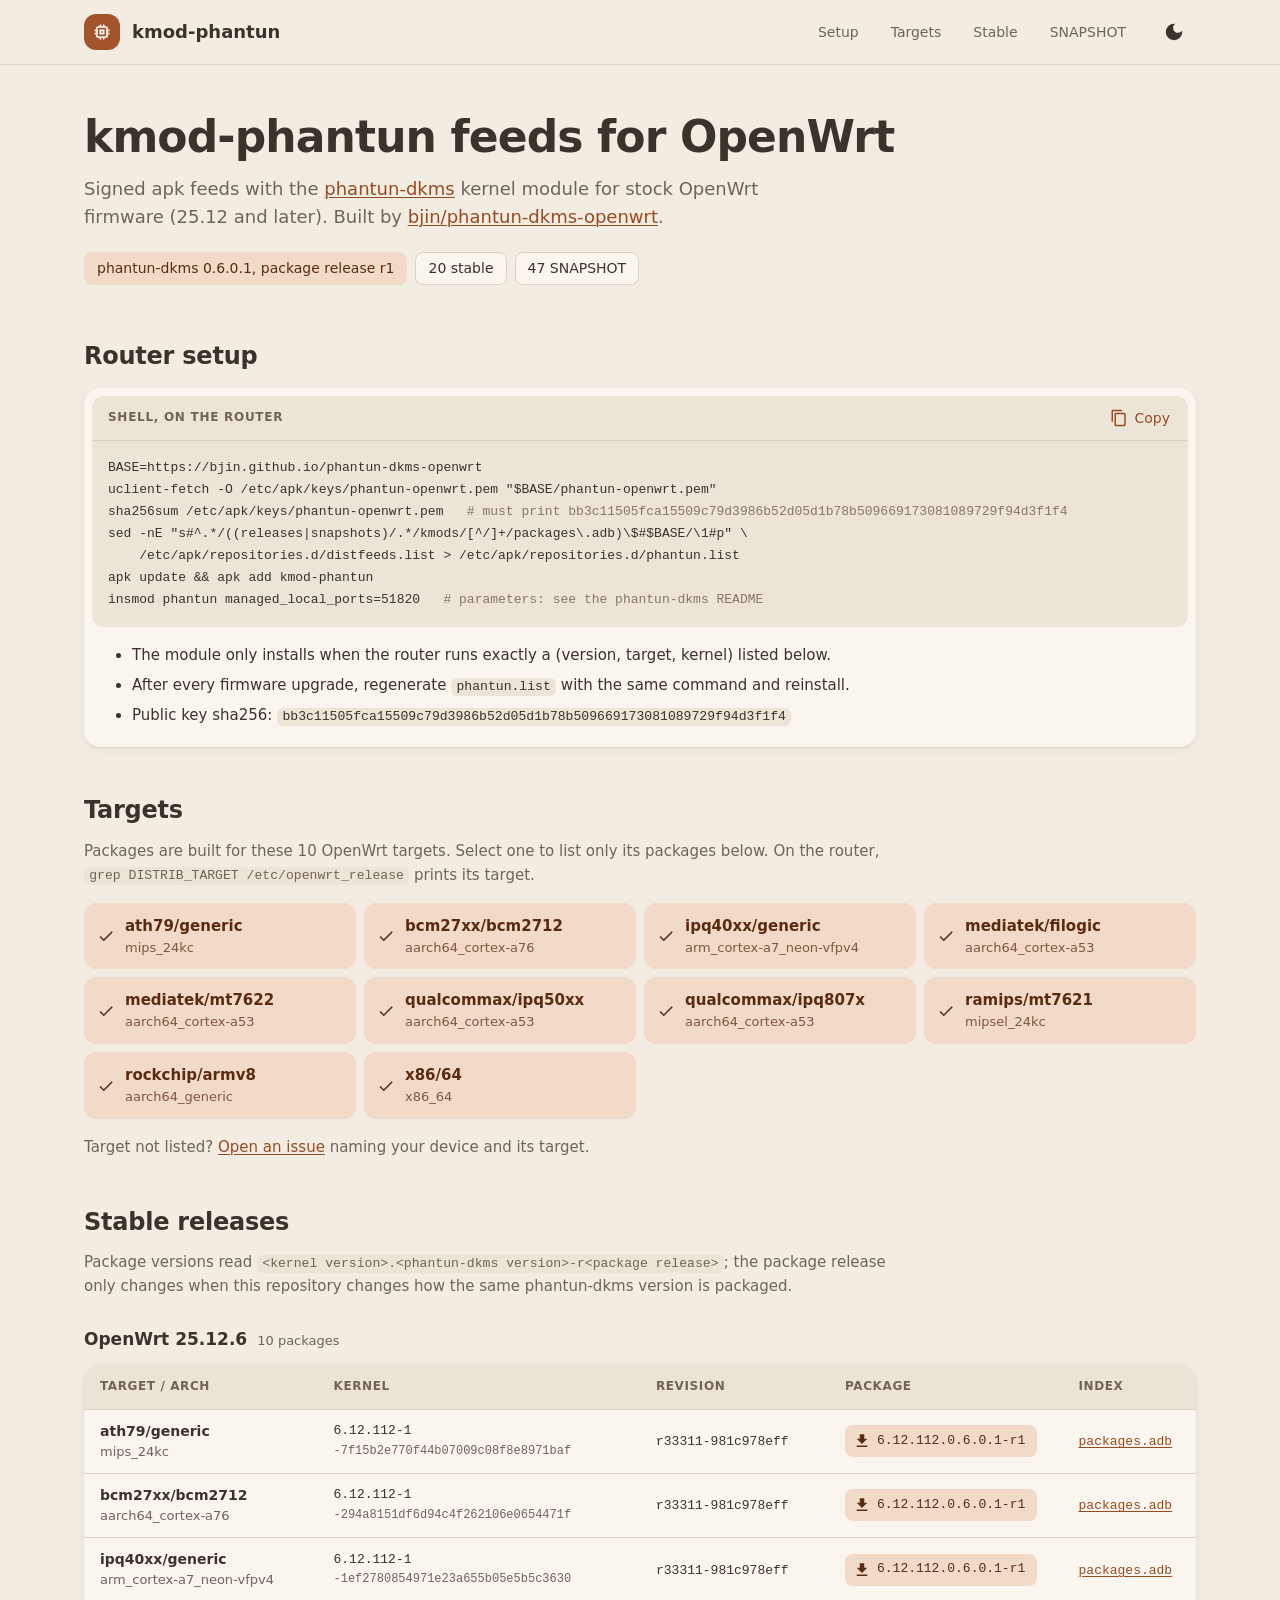
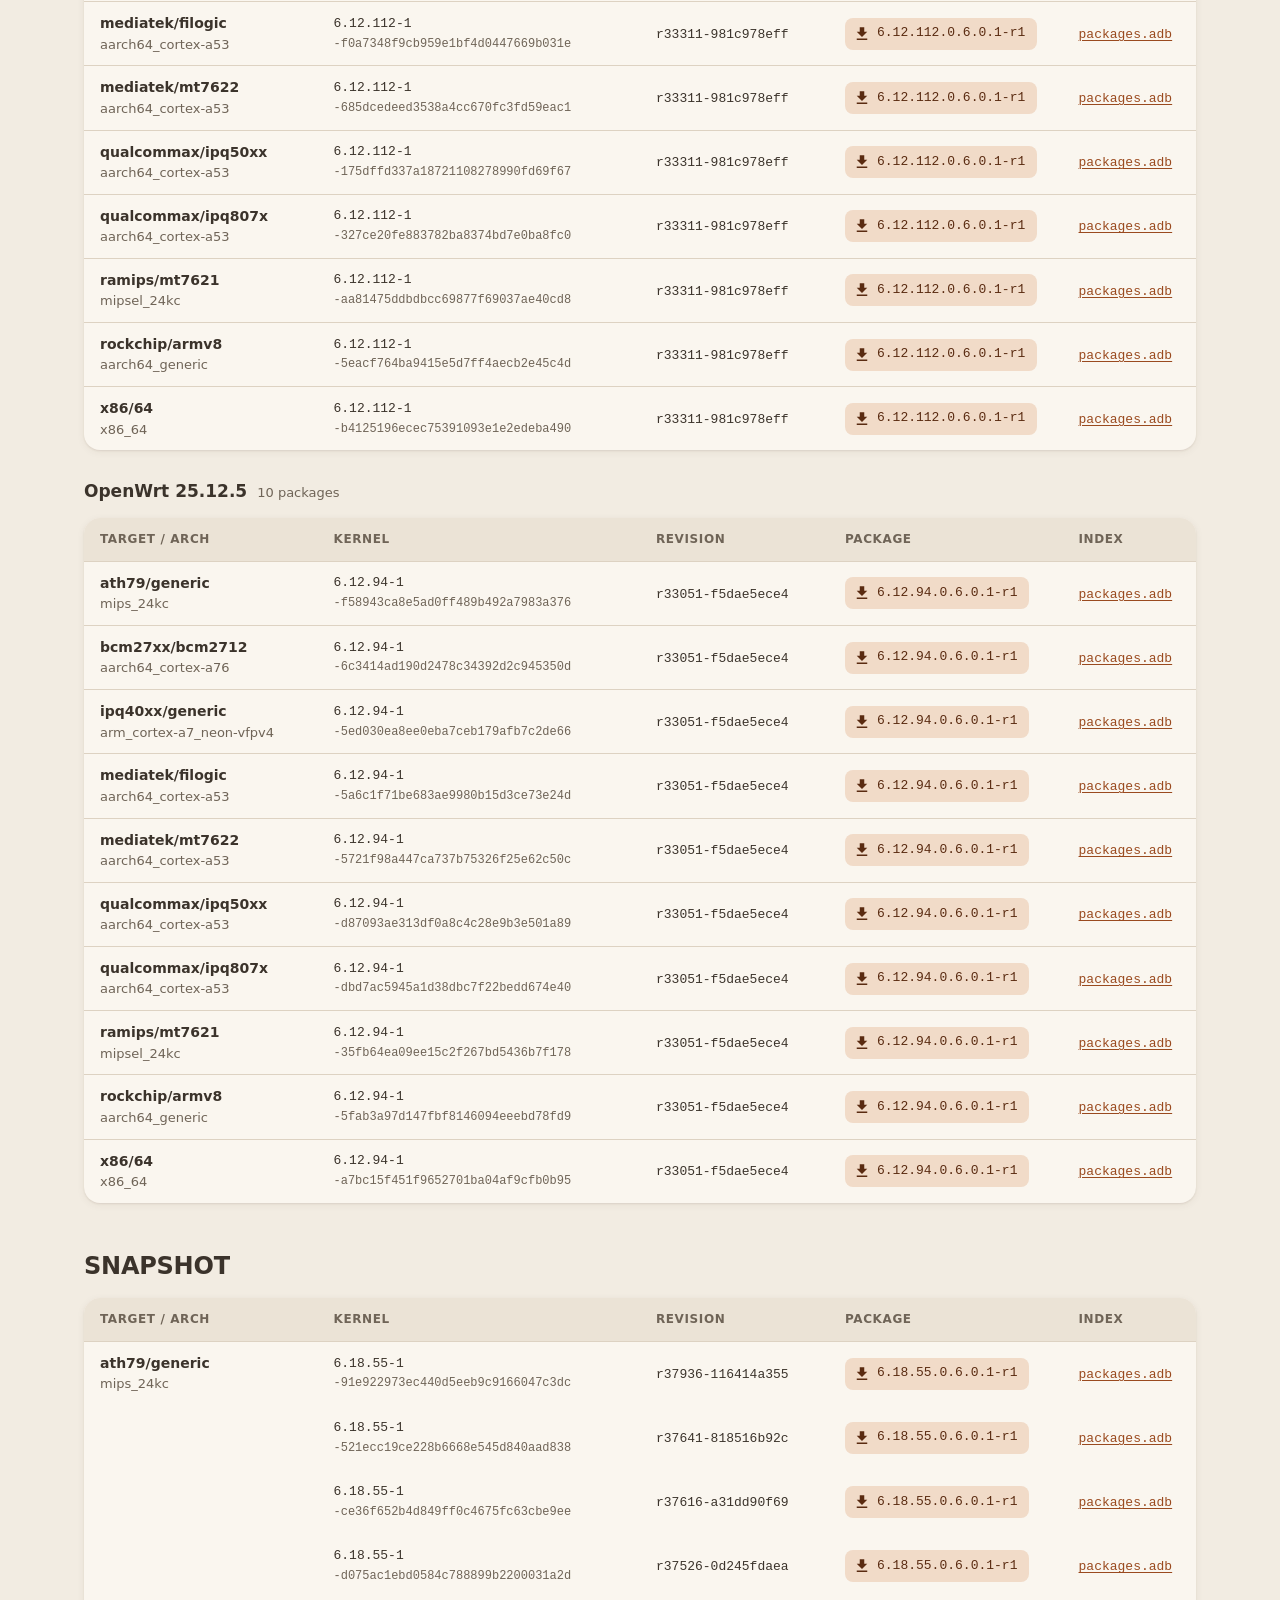
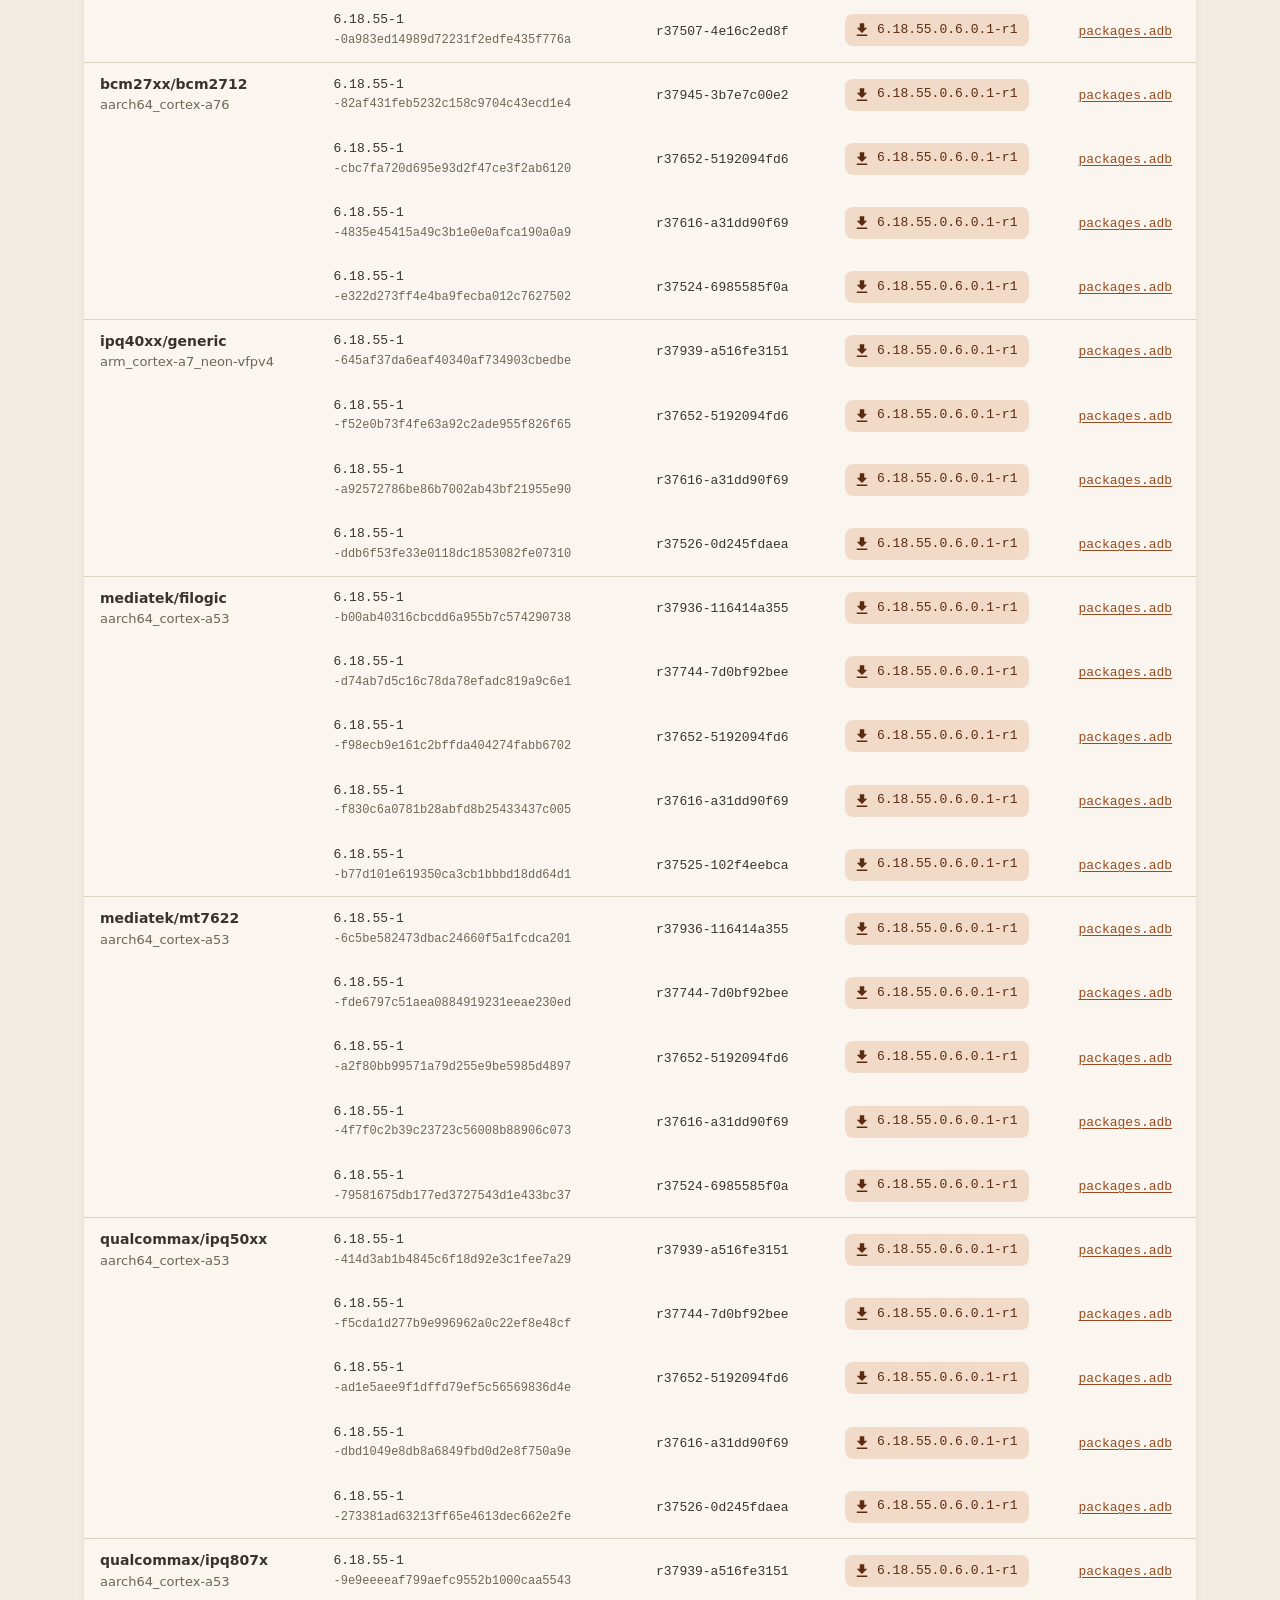
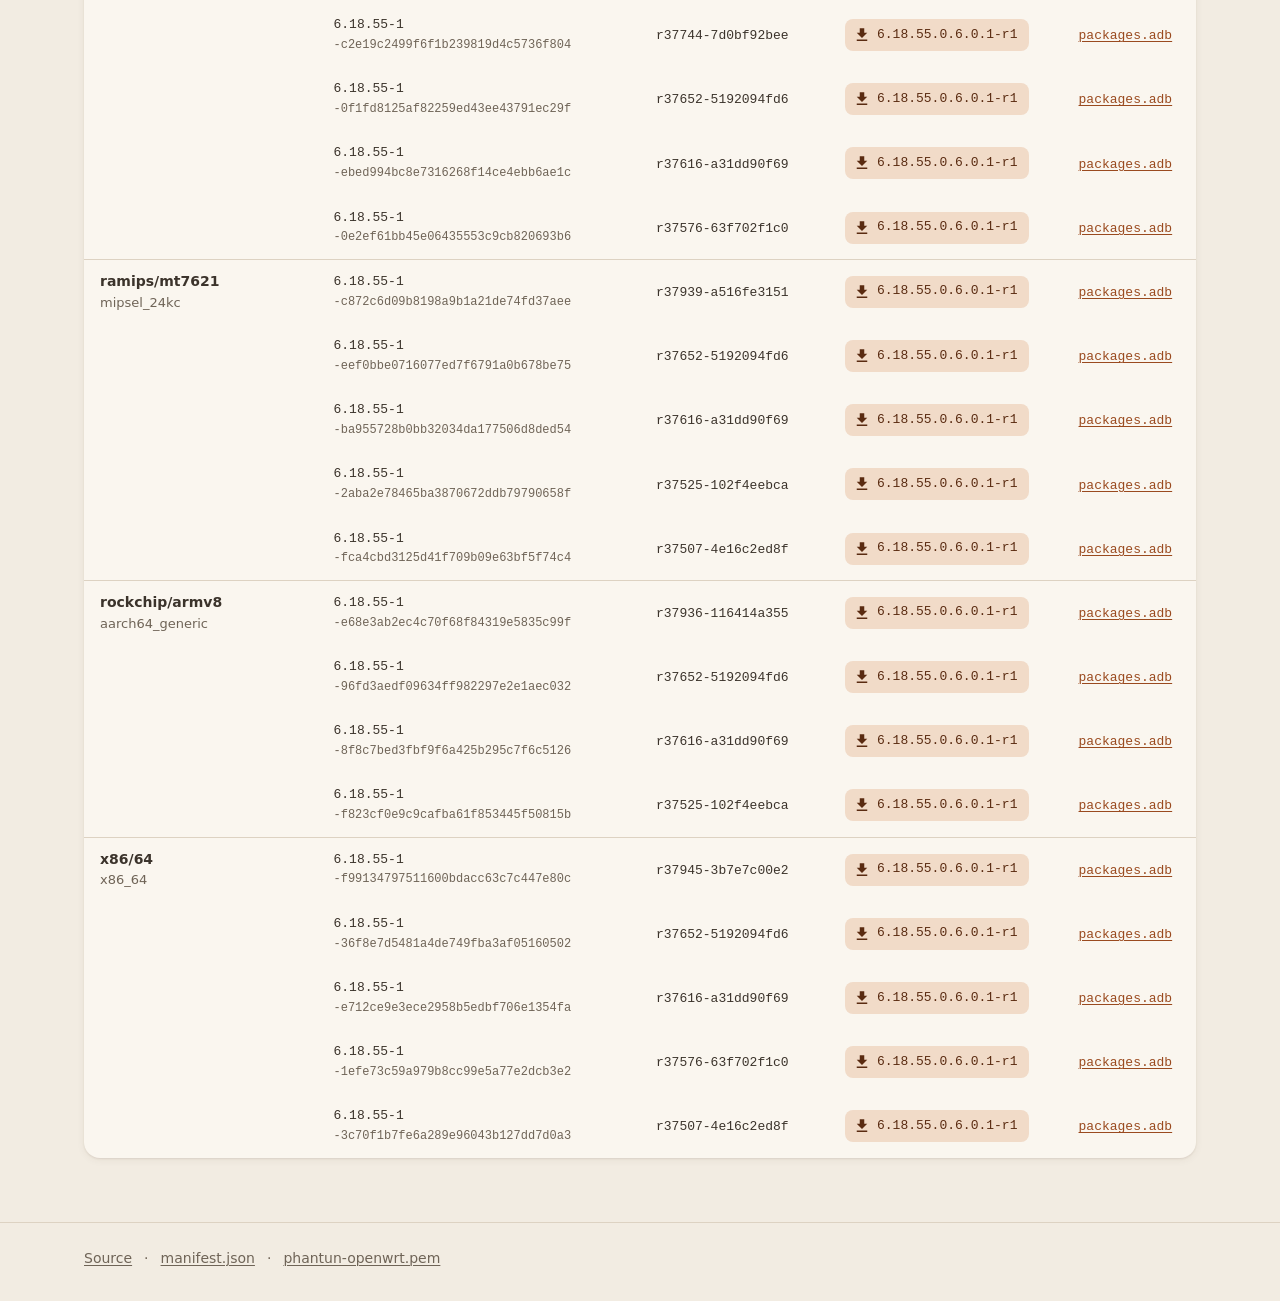
==== commit f5648ebc: "publish from https://github.com/bjin/phantun-dkms-openwrt/actions/runs/41192858893" ====
--- a/index.html
+++ b/index.html
@@ -943,7 +943,7 @@
     <ul class="chips">
       <li class="chip primary">phantun-dkms 0.6.0.1, package release r1</li>
       <li class="chip">20 stable</li>
-      <li class="chip">35 SNAPSHOT</li>
+      <li class="chip">47 SNAPSHOT</li>
     </ul>
   </section>
 
@@ -1052,38 +1052,50 @@
 <div class="table-card"><table>
 <thead><tr><th>Target / arch</th><th>Kernel</th><th>Revision</th><th>Package</th><th>Index</th></tr></thead>
 <tbody>
-<tr data-target="ath79/generic"><td class="target">ath79/generic<span class="arch">mips_24kc</span></td><td data-label="Kernel"><div class="kernel">6.18.55-1<span class="vermagic">-521ecc19ce228b6668e545d840aad838</span></div></td><td data-label="Revision"><span class="mono">r37641-818516b92c</span></td><td class="action"><a class="pkg" href="snapshots/targets/ath79/generic/kmods/6.18.55-1-521ecc19ce228b6668e545d840aad838/kmod-phantun-6.18.55.0.6.0.1-r1.apk" title="kmod-phantun-6.18.55.0.6.0.1-r1.apk"><svg class="icon"><use href="#i-download"/></svg>6.18.55.0.6.0.1-r1</a></td><td class="action"><a class="idx" href="snapshots/targets/ath79/generic/kmods/6.18.55-1-521ecc19ce228b6668e545d840aad838/packages.adb">packages.adb</a></td></tr>
+<tr data-target="ath79/generic"><td class="target">ath79/generic<span class="arch">mips_24kc</span></td><td data-label="Kernel"><div class="kernel">6.18.55-1<span class="vermagic">-91e922973ec440d5eeb9c9166047c3dc</span></div></td><td data-label="Revision"><span class="mono">r37936-116414a355</span></td><td class="action"><a class="pkg" href="snapshots/targets/ath79/generic/kmods/6.18.55-1-91e922973ec440d5eeb9c9166047c3dc/kmod-phantun-6.18.55.0.6.0.1-r1.apk" title="kmod-phantun-6.18.55.0.6.0.1-r1.apk"><svg class="icon"><use href="#i-download"/></svg>6.18.55.0.6.0.1-r1</a></td><td class="action"><a class="idx" href="snapshots/targets/ath79/generic/kmods/6.18.55-1-91e922973ec440d5eeb9c9166047c3dc/packages.adb">packages.adb</a></td></tr>
+<tr data-target="ath79/generic" class="more"><td class="target">ath79/generic<span class="arch">mips_24kc</span></td><td data-label="Kernel"><div class="kernel">6.18.55-1<span class="vermagic">-521ecc19ce228b6668e545d840aad838</span></div></td><td data-label="Revision"><span class="mono">r37641-818516b92c</span></td><td class="action"><a class="pkg" href="snapshots/targets/ath79/generic/kmods/6.18.55-1-521ecc19ce228b6668e545d840aad838/kmod-phantun-6.18.55.0.6.0.1-r1.apk" title="kmod-phantun-6.18.55.0.6.0.1-r1.apk"><svg class="icon"><use href="#i-download"/></svg>6.18.55.0.6.0.1-r1</a></td><td class="action"><a class="idx" href="snapshots/targets/ath79/generic/kmods/6.18.55-1-521ecc19ce228b6668e545d840aad838/packages.adb">packages.adb</a></td></tr>
 <tr data-target="ath79/generic" class="more"><td class="target">ath79/generic<span class="arch">mips_24kc</span></td><td data-label="Kernel"><div class="kernel">6.18.55-1<span class="vermagic">-ce36f652b4d849ff0c4675fc63cbe9ee</span></div></td><td data-label="Revision"><span class="mono">r37616-a31dd90f69</span></td><td class="action"><a class="pkg" href="snapshots/targets/ath79/generic/kmods/6.18.55-1-ce36f652b4d849ff0c4675fc63cbe9ee/kmod-phantun-6.18.55.0.6.0.1-r1.apk" title="kmod-phantun-6.18.55.0.6.0.1-r1.apk"><svg class="icon"><use href="#i-download"/></svg>6.18.55.0.6.0.1-r1</a></td><td class="action"><a class="idx" href="snapshots/targets/ath79/generic/kmods/6.18.55-1-ce36f652b4d849ff0c4675fc63cbe9ee/packages.adb">packages.adb</a></td></tr>
 <tr data-target="ath79/generic" class="more"><td class="target">ath79/generic<span class="arch">mips_24kc</span></td><td data-label="Kernel"><div class="kernel">6.18.55-1<span class="vermagic">-d075ac1ebd0584c788899b2200031a2d</span></div></td><td data-label="Revision"><span class="mono">r37526-0d245fdaea</span></td><td class="action"><a class="pkg" href="snapshots/targets/ath79/generic/kmods/6.18.55-1-d075ac1ebd0584c788899b2200031a2d/kmod-phantun-6.18.55.0.6.0.1-r1.apk" title="kmod-phantun-6.18.55.0.6.0.1-r1.apk"><svg class="icon"><use href="#i-download"/></svg>6.18.55.0.6.0.1-r1</a></td><td class="action"><a class="idx" href="snapshots/targets/ath79/generic/kmods/6.18.55-1-d075ac1ebd0584c788899b2200031a2d/packages.adb">packages.adb</a></td></tr>
 <tr data-target="ath79/generic" class="more"><td class="target">ath79/generic<span class="arch">mips_24kc</span></td><td data-label="Kernel"><div class="kernel">6.18.55-1<span class="vermagic">-0a983ed14989d72231f2edfe435f776a</span></div></td><td data-label="Revision"><span class="mono">r37507-4e16c2ed8f</span></td><td class="action"><a class="pkg" href="snapshots/targets/ath79/generic/kmods/6.18.55-1-0a983ed14989d72231f2edfe435f776a/kmod-phantun-6.18.55.0.6.0.1-r1.apk" title="kmod-phantun-6.18.55.0.6.0.1-r1.apk"><svg class="icon"><use href="#i-download"/></svg>6.18.55.0.6.0.1-r1</a></td><td class="action"><a class="idx" href="snapshots/targets/ath79/generic/kmods/6.18.55-1-0a983ed14989d72231f2edfe435f776a/packages.adb">packages.adb</a></td></tr>
-<tr data-target="bcm27xx/bcm2712"><td class="target">bcm27xx/bcm2712<span class="arch">aarch64_cortex-a76</span></td><td data-label="Kernel"><div class="kernel">6.18.55-1<span class="vermagic">-cbc7fa720d695e93d2f47ce3f2ab6120</span></div></td><td data-label="Revision"><span class="mono">r37652-5192094fd6</span></td><td class="action"><a class="pkg" href="snapshots/targets/bcm27xx/bcm2712/kmods/6.18.55-1-cbc7fa720d695e93d2f47ce3f2ab6120/kmod-phantun-6.18.55.0.6.0.1-r1.apk" title="kmod-phantun-6.18.55.0.6.0.1-r1.apk"><svg class="icon"><use href="#i-download"/></svg>6.18.55.0.6.0.1-r1</a></td><td class="action"><a class="idx" href="snapshots/targets/bcm27xx/bcm2712/kmods/6.18.55-1-cbc7fa720d695e93d2f47ce3f2ab6120/packages.adb">packages.adb</a></td></tr>
+<tr data-target="bcm27xx/bcm2712"><td class="target">bcm27xx/bcm2712<span class="arch">aarch64_cortex-a76</span></td><td data-label="Kernel"><div class="kernel">6.18.55-1<span class="vermagic">-82af431feb5232c158c9704c43ecd1e4</span></div></td><td data-label="Revision"><span class="mono">r37945-3b7e7c00e2</span></td><td class="action"><a class="pkg" href="snapshots/targets/bcm27xx/bcm2712/kmods/6.18.55-1-82af431feb5232c158c9704c43ecd1e4/kmod-phantun-6.18.55.0.6.0.1-r1.apk" title="kmod-phantun-6.18.55.0.6.0.1-r1.apk"><svg class="icon"><use href="#i-download"/></svg>6.18.55.0.6.0.1-r1</a></td><td class="action"><a class="idx" href="snapshots/targets/bcm27xx/bcm2712/kmods/6.18.55-1-82af431feb5232c158c9704c43ecd1e4/packages.adb">packages.adb</a></td></tr>
+<tr data-target="bcm27xx/bcm2712" class="more"><td class="target">bcm27xx/bcm2712<span class="arch">aarch64_cortex-a76</span></td><td data-label="Kernel"><div class="kernel">6.18.55-1<span class="vermagic">-cbc7fa720d695e93d2f47ce3f2ab6120</span></div></td><td data-label="Revision"><span class="mono">r37652-5192094fd6</span></td><td class="action"><a class="pkg" href="snapshots/targets/bcm27xx/bcm2712/kmods/6.18.55-1-cbc7fa720d695e93d2f47ce3f2ab6120/kmod-phantun-6.18.55.0.6.0.1-r1.apk" title="kmod-phantun-6.18.55.0.6.0.1-r1.apk"><svg class="icon"><use href="#i-download"/></svg>6.18.55.0.6.0.1-r1</a></td><td class="action"><a class="idx" href="snapshots/targets/bcm27xx/bcm2712/kmods/6.18.55-1-cbc7fa720d695e93d2f47ce3f2ab6120/packages.adb">packages.adb</a></td></tr>
 <tr data-target="bcm27xx/bcm2712" class="more"><td class="target">bcm27xx/bcm2712<span class="arch">aarch64_cortex-a76</span></td><td data-label="Kernel"><div class="kernel">6.18.55-1<span class="vermagic">-4835e45415a49c3b1e0e0afca190a0a9</span></div></td><td data-label="Revision"><span class="mono">r37616-a31dd90f69</span></td><td class="action"><a class="pkg" href="snapshots/targets/bcm27xx/bcm2712/kmods/6.18.55-1-4835e45415a49c3b1e0e0afca190a0a9/kmod-phantun-6.18.55.0.6.0.1-r1.apk" title="kmod-phantun-6.18.55.0.6.0.1-r1.apk"><svg class="icon"><use href="#i-download"/></svg>6.18.55.0.6.0.1-r1</a></td><td class="action"><a class="idx" href="snapshots/targets/bcm27xx/bcm2712/kmods/6.18.55-1-4835e45415a49c3b1e0e0afca190a0a9/packages.adb">packages.adb</a></td></tr>
 <tr data-target="bcm27xx/bcm2712" class="more"><td class="target">bcm27xx/bcm2712<span class="arch">aarch64_cortex-a76</span></td><td data-label="Kernel"><div class="kernel">6.18.55-1<span class="vermagic">-e322d273ff4e4ba9fecba012c7627502</span></div></td><td data-label="Revision"><span class="mono">r37524-6985585f0a</span></td><td class="action"><a class="pkg" href="snapshots/targets/bcm27xx/bcm2712/kmods/6.18.55-1-e322d273ff4e4ba9fecba012c7627502/kmod-phantun-6.18.55.0.6.0.1-r1.apk" title="kmod-phantun-6.18.55.0.6.0.1-r1.apk"><svg class="icon"><use href="#i-download"/></svg>6.18.55.0.6.0.1-r1</a></td><td class="action"><a class="idx" href="snapshots/targets/bcm27xx/bcm2712/kmods/6.18.55-1-e322d273ff4e4ba9fecba012c7627502/packages.adb">packages.adb</a></td></tr>
-<tr data-target="ipq40xx/generic"><td class="target">ipq40xx/generic<span class="arch">arm_cortex-a7_neon-vfpv4</span></td><td data-label="Kernel"><div class="kernel">6.18.55-1<span class="vermagic">-f52e0b73f4fe63a92c2ade955f826f65</span></div></td><td data-label="Revision"><span class="mono">r37652-5192094fd6</span></td><td class="action"><a class="pkg" href="snapshots/targets/ipq40xx/generic/kmods/6.18.55-1-f52e0b73f4fe63a92c2ade955f826f65/kmod-phantun-6.18.55.0.6.0.1-r1.apk" title="kmod-phantun-6.18.55.0.6.0.1-r1.apk"><svg class="icon"><use href="#i-download"/></svg>6.18.55.0.6.0.1-r1</a></td><td class="action"><a class="idx" href="snapshots/targets/ipq40xx/generic/kmods/6.18.55-1-f52e0b73f4fe63a92c2ade955f826f65/packages.adb">packages.adb</a></td></tr>
+<tr data-target="ipq40xx/generic"><td class="target">ipq40xx/generic<span class="arch">arm_cortex-a7_neon-vfpv4</span></td><td data-label="Kernel"><div class="kernel">6.18.55-1<span class="vermagic">-645af37da6eaf40340af734903cbedbe</span></div></td><td data-label="Revision"><span class="mono">r37939-a516fe3151</span></td><td class="action"><a class="pkg" href="snapshots/targets/ipq40xx/generic/kmods/6.18.55-1-645af37da6eaf40340af734903cbedbe/kmod-phantun-6.18.55.0.6.0.1-r1.apk" title="kmod-phantun-6.18.55.0.6.0.1-r1.apk"><svg class="icon"><use href="#i-download"/></svg>6.18.55.0.6.0.1-r1</a></td><td class="action"><a class="idx" href="snapshots/targets/ipq40xx/generic/kmods/6.18.55-1-645af37da6eaf40340af734903cbedbe/packages.adb">packages.adb</a></td></tr>
+<tr data-target="ipq40xx/generic" class="more"><td class="target">ipq40xx/generic<span class="arch">arm_cortex-a7_neon-vfpv4</span></td><td data-label="Kernel"><div class="kernel">6.18.55-1<span class="vermagic">-f52e0b73f4fe63a92c2ade955f826f65</span></div></td><td data-label="Revision"><span class="mono">r37652-5192094fd6</span></td><td class="action"><a class="pkg" href="snapshots/targets/ipq40xx/generic/kmods/6.18.55-1-f52e0b73f4fe63a92c2ade955f826f65/kmod-phantun-6.18.55.0.6.0.1-r1.apk" title="kmod-phantun-6.18.55.0.6.0.1-r1.apk"><svg class="icon"><use href="#i-download"/></svg>6.18.55.0.6.0.1-r1</a></td><td class="action"><a class="idx" href="snapshots/targets/ipq40xx/generic/kmods/6.18.55-1-f52e0b73f4fe63a92c2ade955f826f65/packages.adb">packages.adb</a></td></tr>
 <tr data-target="ipq40xx/generic" class="more"><td class="target">ipq40xx/generic<span class="arch">arm_cortex-a7_neon-vfpv4</span></td><td data-label="Kernel"><div class="kernel">6.18.55-1<span class="vermagic">-a92572786be86b7002ab43bf21955e90</span></div></td><td data-label="Revision"><span class="mono">r37616-a31dd90f69</span></td><td class="action"><a class="pkg" href="snapshots/targets/ipq40xx/generic/kmods/6.18.55-1-a92572786be86b7002ab43bf21955e90/kmod-phantun-6.18.55.0.6.0.1-r1.apk" title="kmod-phantun-6.18.55.0.6.0.1-r1.apk"><svg class="icon"><use href="#i-download"/></svg>6.18.55.0.6.0.1-r1</a></td><td class="action"><a class="idx" href="snapshots/targets/ipq40xx/generic/kmods/6.18.55-1-a92572786be86b7002ab43bf21955e90/packages.adb">packages.adb</a></td></tr>
 <tr data-target="ipq40xx/generic" class="more"><td class="target">ipq40xx/generic<span class="arch">arm_cortex-a7_neon-vfpv4</span></td><td data-label="Kernel"><div class="kernel">6.18.55-1<span class="vermagic">-ddb6f53fe33e0118dc1853082fe07310</span></div></td><td data-label="Revision"><span class="mono">r37526-0d245fdaea</span></td><td class="action"><a class="pkg" href="snapshots/targets/ipq40xx/generic/kmods/6.18.55-1-ddb6f53fe33e0118dc1853082fe07310/kmod-phantun-6.18.55.0.6.0.1-r1.apk" title="kmod-phantun-6.18.55.0.6.0.1-r1.apk"><svg class="icon"><use href="#i-download"/></svg>6.18.55.0.6.0.1-r1</a></td><td class="action"><a class="idx" href="snapshots/targets/ipq40xx/generic/kmods/6.18.55-1-ddb6f53fe33e0118dc1853082fe07310/packages.adb">packages.adb</a></td></tr>
-<tr data-target="mediatek/filogic"><td class="target">mediatek/filogic<span class="arch">aarch64_cortex-a53</span></td><td data-label="Kernel"><div class="kernel">6.18.55-1<span class="vermagic">-f98ecb9e161c2bffda404274fabb6702</span></div></td><td data-label="Revision"><span class="mono">r37652-5192094fd6</span></td><td class="action"><a class="pkg" href="snapshots/targets/mediatek/filogic/kmods/6.18.55-1-f98ecb9e161c2bffda404274fabb6702/kmod-phantun-6.18.55.0.6.0.1-r1.apk" title="kmod-phantun-6.18.55.0.6.0.1-r1.apk"><svg class="icon"><use href="#i-download"/></svg>6.18.55.0.6.0.1-r1</a></td><td class="action"><a class="idx" href="snapshots/targets/mediatek/filogic/kmods/6.18.55-1-f98ecb9e161c2bffda404274fabb6702/packages.adb">packages.adb</a></td></tr>
+<tr data-target="mediatek/filogic"><td class="target">mediatek/filogic<span class="arch">aarch64_cortex-a53</span></td><td data-label="Kernel"><div class="kernel">6.18.55-1<span class="vermagic">-b00ab40316cbcdd6a955b7c574290738</span></div></td><td data-label="Revision"><span class="mono">r37936-116414a355</span></td><td class="action"><a class="pkg" href="snapshots/targets/mediatek/filogic/kmods/6.18.55-1-b00ab40316cbcdd6a955b7c574290738/kmod-phantun-6.18.55.0.6.0.1-r1.apk" title="kmod-phantun-6.18.55.0.6.0.1-r1.apk"><svg class="icon"><use href="#i-download"/></svg>6.18.55.0.6.0.1-r1</a></td><td class="action"><a class="idx" href="snapshots/targets/mediatek/filogic/kmods/6.18.55-1-b00ab40316cbcdd6a955b7c574290738/packages.adb">packages.adb</a></td></tr>
+<tr data-target="mediatek/filogic" class="more"><td class="target">mediatek/filogic<span class="arch">aarch64_cortex-a53</span></td><td data-label="Kernel"><div class="kernel">6.18.55-1<span class="vermagic">-d74ab7d5c16c78da78efadc819a9c6e1</span></div></td><td data-label="Revision"><span class="mono">r37744-7d0bf92bee</span></td><td class="action"><a class="pkg" href="snapshots/targets/mediatek/filogic/kmods/6.18.55-1-d74ab7d5c16c78da78efadc819a9c6e1/kmod-phantun-6.18.55.0.6.0.1-r1.apk" title="kmod-phantun-6.18.55.0.6.0.1-r1.apk"><svg class="icon"><use href="#i-download"/></svg>6.18.55.0.6.0.1-r1</a></td><td class="action"><a class="idx" href="snapshots/targets/mediatek/filogic/kmods/6.18.55-1-d74ab7d5c16c78da78efadc819a9c6e1/packages.adb">packages.adb</a></td></tr>
+<tr data-target="mediatek/filogic" class="more"><td class="target">mediatek/filogic<span class="arch">aarch64_cortex-a53</span></td><td data-label="Kernel"><div class="kernel">6.18.55-1<span class="vermagic">-f98ecb9e161c2bffda404274fabb6702</span></div></td><td data-label="Revision"><span class="mono">r37652-5192094fd6</span></td><td class="action"><a class="pkg" href="snapshots/targets/mediatek/filogic/kmods/6.18.55-1-f98ecb9e161c2bffda404274fabb6702/kmod-phantun-6.18.55.0.6.0.1-r1.apk" title="kmod-phantun-6.18.55.0.6.0.1-r1.apk"><svg class="icon"><use href="#i-download"/></svg>6.18.55.0.6.0.1-r1</a></td><td class="action"><a class="idx" href="snapshots/targets/mediatek/filogic/kmods/6.18.55-1-f98ecb9e161c2bffda404274fabb6702/packages.adb">packages.adb</a></td></tr>
 <tr data-target="mediatek/filogic" class="more"><td class="target">mediatek/filogic<span class="arch">aarch64_cortex-a53</span></td><td data-label="Kernel"><div class="kernel">6.18.55-1<span class="vermagic">-f830c6a0781b28abfd8b25433437c005</span></div></td><td data-label="Revision"><span class="mono">r37616-a31dd90f69</span></td><td class="action"><a class="pkg" href="snapshots/targets/mediatek/filogic/kmods/6.18.55-1-f830c6a0781b28abfd8b25433437c005/kmod-phantun-6.18.55.0.6.0.1-r1.apk" title="kmod-phantun-6.18.55.0.6.0.1-r1.apk"><svg class="icon"><use href="#i-download"/></svg>6.18.55.0.6.0.1-r1</a></td><td class="action"><a class="idx" href="snapshots/targets/mediatek/filogic/kmods/6.18.55-1-f830c6a0781b28abfd8b25433437c005/packages.adb">packages.adb</a></td></tr>
 <tr data-target="mediatek/filogic" class="more"><td class="target">mediatek/filogic<span class="arch">aarch64_cortex-a53</span></td><td data-label="Kernel"><div class="kernel">6.18.55-1<span class="vermagic">-b77d101e619350ca3cb1bbbd18dd64d1</span></div></td><td data-label="Revision"><span class="mono">r37525-102f4eebca</span></td><td class="action"><a class="pkg" href="snapshots/targets/mediatek/filogic/kmods/6.18.55-1-b77d101e619350ca3cb1bbbd18dd64d1/kmod-phantun-6.18.55.0.6.0.1-r1.apk" title="kmod-phantun-6.18.55.0.6.0.1-r1.apk"><svg class="icon"><use href="#i-download"/></svg>6.18.55.0.6.0.1-r1</a></td><td class="action"><a class="idx" href="snapshots/targets/mediatek/filogic/kmods/6.18.55-1-b77d101e619350ca3cb1bbbd18dd64d1/packages.adb">packages.adb</a></td></tr>
-<tr data-target="mediatek/mt7622"><td class="target">mediatek/mt7622<span class="arch">aarch64_cortex-a53</span></td><td data-label="Kernel"><div class="kernel">6.18.55-1<span class="vermagic">-a2f80bb99571a79d255e9be5985d4897</span></div></td><td data-label="Revision"><span class="mono">r37652-5192094fd6</span></td><td class="action"><a class="pkg" href="snapshots/targets/mediatek/mt7622/kmods/6.18.55-1-a2f80bb99571a79d255e9be5985d4897/kmod-phantun-6.18.55.0.6.0.1-r1.apk" title="kmod-phantun-6.18.55.0.6.0.1-r1.apk"><svg class="icon"><use href="#i-download"/></svg>6.18.55.0.6.0.1-r1</a></td><td class="action"><a class="idx" href="snapshots/targets/mediatek/mt7622/kmods/6.18.55-1-a2f80bb99571a79d255e9be5985d4897/packages.adb">packages.adb</a></td></tr>
+<tr data-target="mediatek/mt7622"><td class="target">mediatek/mt7622<span class="arch">aarch64_cortex-a53</span></td><td data-label="Kernel"><div class="kernel">6.18.55-1<span class="vermagic">-6c5be582473dbac24660f5a1fcdca201</span></div></td><td data-label="Revision"><span class="mono">r37936-116414a355</span></td><td class="action"><a class="pkg" href="snapshots/targets/mediatek/mt7622/kmods/6.18.55-1-6c5be582473dbac24660f5a1fcdca201/kmod-phantun-6.18.55.0.6.0.1-r1.apk" title="kmod-phantun-6.18.55.0.6.0.1-r1.apk"><svg class="icon"><use href="#i-download"/></svg>6.18.55.0.6.0.1-r1</a></td><td class="action"><a class="idx" href="snapshots/targets/mediatek/mt7622/kmods/6.18.55-1-6c5be582473dbac24660f5a1fcdca201/packages.adb">packages.adb</a></td></tr>
+<tr data-target="mediatek/mt7622" class="more"><td class="target">mediatek/mt7622<span class="arch">aarch64_cortex-a53</span></td><td data-label="Kernel"><div class="kernel">6.18.55-1<span class="vermagic">-fde6797c51aea0884919231eeae230ed</span></div></td><td data-label="Revision"><span class="mono">r37744-7d0bf92bee</span></td><td class="action"><a class="pkg" href="snapshots/targets/mediatek/mt7622/kmods/6.18.55-1-fde6797c51aea0884919231eeae230ed/kmod-phantun-6.18.55.0.6.0.1-r1.apk" title="kmod-phantun-6.18.55.0.6.0.1-r1.apk"><svg class="icon"><use href="#i-download"/></svg>6.18.55.0.6.0.1-r1</a></td><td class="action"><a class="idx" href="snapshots/targets/mediatek/mt7622/kmods/6.18.55-1-fde6797c51aea0884919231eeae230ed/packages.adb">packages.adb</a></td></tr>
+<tr data-target="mediatek/mt7622" class="more"><td class="target">mediatek/mt7622<span class="arch">aarch64_cortex-a53</span></td><td data-label="Kernel"><div class="kernel">6.18.55-1<span class="vermagic">-a2f80bb99571a79d255e9be5985d4897</span></div></td><td data-label="Revision"><span class="mono">r37652-5192094fd6</span></td><td class="action"><a class="pkg" href="snapshots/targets/mediatek/mt7622/kmods/6.18.55-1-a2f80bb99571a79d255e9be5985d4897/kmod-phantun-6.18.55.0.6.0.1-r1.apk" title="kmod-phantun-6.18.55.0.6.0.1-r1.apk"><svg class="icon"><use href="#i-download"/></svg>6.18.55.0.6.0.1-r1</a></td><td class="action"><a class="idx" href="snapshots/targets/mediatek/mt7622/kmods/6.18.55-1-a2f80bb99571a79d255e9be5985d4897/packages.adb">packages.adb</a></td></tr>
 <tr data-target="mediatek/mt7622" class="more"><td class="target">mediatek/mt7622<span class="arch">aarch64_cortex-a53</span></td><td data-label="Kernel"><div class="kernel">6.18.55-1<span class="vermagic">-4f7f0c2b39c23723c56008b88906c073</span></div></td><td data-label="Revision"><span class="mono">r37616-a31dd90f69</span></td><td class="action"><a class="pkg" href="snapshots/targets/mediatek/mt7622/kmods/6.18.55-1-4f7f0c2b39c23723c56008b88906c073/kmod-phantun-6.18.55.0.6.0.1-r1.apk" title="kmod-phantun-6.18.55.0.6.0.1-r1.apk"><svg class="icon"><use href="#i-download"/></svg>6.18.55.0.6.0.1-r1</a></td><td class="action"><a class="idx" href="snapshots/targets/mediatek/mt7622/kmods/6.18.55-1-4f7f0c2b39c23723c56008b88906c073/packages.adb">packages.adb</a></td></tr>
 <tr data-target="mediatek/mt7622" class="more"><td class="target">mediatek/mt7622<span class="arch">aarch64_cortex-a53</span></td><td data-label="Kernel"><div class="kernel">6.18.55-1<span class="vermagic">-79581675db177ed3727543d1e433bc37</span></div></td><td data-label="Revision"><span class="mono">r37524-6985585f0a</span></td><td class="action"><a class="pkg" href="snapshots/targets/mediatek/mt7622/kmods/6.18.55-1-79581675db177ed3727543d1e433bc37/kmod-phantun-6.18.55.0.6.0.1-r1.apk" title="kmod-phantun-6.18.55.0.6.0.1-r1.apk"><svg class="icon"><use href="#i-download"/></svg>6.18.55.0.6.0.1-r1</a></td><td class="action"><a class="idx" href="snapshots/targets/mediatek/mt7622/kmods/6.18.55-1-79581675db177ed3727543d1e433bc37/packages.adb">packages.adb</a></td></tr>
-<tr data-target="qualcommax/ipq50xx"><td class="target">qualcommax/ipq50xx<span class="arch">aarch64_cortex-a53</span></td><td data-label="Kernel"><div class="kernel">6.18.55-1<span class="vermagic">-ad1e5aee9f1dffd79ef5c56569836d4e</span></div></td><td data-label="Revision"><span class="mono">r37652-5192094fd6</span></td><td class="action"><a class="pkg" href="snapshots/targets/qualcommax/ipq50xx/kmods/6.18.55-1-ad1e5aee9f1dffd79ef5c56569836d4e/kmod-phantun-6.18.55.0.6.0.1-r1.apk" title="kmod-phantun-6.18.55.0.6.0.1-r1.apk"><svg class="icon"><use href="#i-download"/></svg>6.18.55.0.6.0.1-r1</a></td><td class="action"><a class="idx" href="snapshots/targets/qualcommax/ipq50xx/kmods/6.18.55-1-ad1e5aee9f1dffd79ef5c56569836d4e/packages.adb">packages.adb</a></td></tr>
+<tr data-target="qualcommax/ipq50xx"><td class="target">qualcommax/ipq50xx<span class="arch">aarch64_cortex-a53</span></td><td data-label="Kernel"><div class="kernel">6.18.55-1<span class="vermagic">-414d3ab1b4845c6f18d92e3c1fee7a29</span></div></td><td data-label="Revision"><span class="mono">r37939-a516fe3151</span></td><td class="action"><a class="pkg" href="snapshots/targets/qualcommax/ipq50xx/kmods/6.18.55-1-414d3ab1b4845c6f18d92e3c1fee7a29/kmod-phantun-6.18.55.0.6.0.1-r1.apk" title="kmod-phantun-6.18.55.0.6.0.1-r1.apk"><svg class="icon"><use href="#i-download"/></svg>6.18.55.0.6.0.1-r1</a></td><td class="action"><a class="idx" href="snapshots/targets/qualcommax/ipq50xx/kmods/6.18.55-1-414d3ab1b4845c6f18d92e3c1fee7a29/packages.adb">packages.adb</a></td></tr>
+<tr data-target="qualcommax/ipq50xx" class="more"><td class="target">qualcommax/ipq50xx<span class="arch">aarch64_cortex-a53</span></td><td data-label="Kernel"><div class="kernel">6.18.55-1<span class="vermagic">-f5cda1d277b9e996962a0c22ef8e48cf</span></div></td><td data-label="Revision"><span class="mono">r37744-7d0bf92bee</span></td><td class="action"><a class="pkg" href="snapshots/targets/qualcommax/ipq50xx/kmods/6.18.55-1-f5cda1d277b9e996962a0c22ef8e48cf/kmod-phantun-6.18.55.0.6.0.1-r1.apk" title="kmod-phantun-6.18.55.0.6.0.1-r1.apk"><svg class="icon"><use href="#i-download"/></svg>6.18.55.0.6.0.1-r1</a></td><td class="action"><a class="idx" href="snapshots/targets/qualcommax/ipq50xx/kmods/6.18.55-1-f5cda1d277b9e996962a0c22ef8e48cf/packages.adb">packages.adb</a></td></tr>
+<tr data-target="qualcommax/ipq50xx" class="more"><td class="target">qualcommax/ipq50xx<span class="arch">aarch64_cortex-a53</span></td><td data-label="Kernel"><div class="kernel">6.18.55-1<span class="vermagic">-ad1e5aee9f1dffd79ef5c56569836d4e</span></div></td><td data-label="Revision"><span class="mono">r37652-5192094fd6</span></td><td class="action"><a class="pkg" href="snapshots/targets/qualcommax/ipq50xx/kmods/6.18.55-1-ad1e5aee9f1dffd79ef5c56569836d4e/kmod-phantun-6.18.55.0.6.0.1-r1.apk" title="kmod-phantun-6.18.55.0.6.0.1-r1.apk"><svg class="icon"><use href="#i-download"/></svg>6.18.55.0.6.0.1-r1</a></td><td class="action"><a class="idx" href="snapshots/targets/qualcommax/ipq50xx/kmods/6.18.55-1-ad1e5aee9f1dffd79ef5c56569836d4e/packages.adb">packages.adb</a></td></tr>
 <tr data-target="qualcommax/ipq50xx" class="more"><td class="target">qualcommax/ipq50xx<span class="arch">aarch64_cortex-a53</span></td><td data-label="Kernel"><div class="kernel">6.18.55-1<span class="vermagic">-dbd1049e8db8a6849fbd0d2e8f750a9e</span></div></td><td data-label="Revision"><span class="mono">r37616-a31dd90f69</span></td><td class="action"><a class="pkg" href="snapshots/targets/qualcommax/ipq50xx/kmods/6.18.55-1-dbd1049e8db8a6849fbd0d2e8f750a9e/kmod-phantun-6.18.55.0.6.0.1-r1.apk" title="kmod-phantun-6.18.55.0.6.0.1-r1.apk"><svg class="icon"><use href="#i-download"/></svg>6.18.55.0.6.0.1-r1</a></td><td class="action"><a class="idx" href="snapshots/targets/qualcommax/ipq50xx/kmods/6.18.55-1-dbd1049e8db8a6849fbd0d2e8f750a9e/packages.adb">packages.adb</a></td></tr>
 <tr data-target="qualcommax/ipq50xx" class="more"><td class="target">qualcommax/ipq50xx<span class="arch">aarch64_cortex-a53</span></td><td data-label="Kernel"><div class="kernel">6.18.55-1<span class="vermagic">-273381ad63213ff65e4613dec662e2fe</span></div></td><td data-label="Revision"><span class="mono">r37526-0d245fdaea</span></td><td class="action"><a class="pkg" href="snapshots/targets/qualcommax/ipq50xx/kmods/6.18.55-1-273381ad63213ff65e4613dec662e2fe/kmod-phantun-6.18.55.0.6.0.1-r1.apk" title="kmod-phantun-6.18.55.0.6.0.1-r1.apk"><svg class="icon"><use href="#i-download"/></svg>6.18.55.0.6.0.1-r1</a></td><td class="action"><a class="idx" href="snapshots/targets/qualcommax/ipq50xx/kmods/6.18.55-1-273381ad63213ff65e4613dec662e2fe/packages.adb">packages.adb</a></td></tr>
-<tr data-target="qualcommax/ipq50xx" class="more"><td class="target">qualcommax/ipq50xx<span class="arch">aarch64_cortex-a53</span></td><td data-label="Kernel"><div class="kernel">6.18.55-1<span class="vermagic">-93ef0a8c2e4472ce7c070aeaa733b952</span></div></td><td data-label="Revision"><span class="mono">r37507-4e16c2ed8f</span></td><td class="action"><a class="pkg" href="snapshots/targets/qualcommax/ipq50xx/kmods/6.18.55-1-93ef0a8c2e4472ce7c070aeaa733b952/kmod-phantun-6.18.55.0.6.0.1-r1.apk" title="kmod-phantun-6.18.55.0.6.0.1-r1.apk"><svg class="icon"><use href="#i-download"/></svg>6.18.55.0.6.0.1-r1</a></td><td class="action"><a class="idx" href="snapshots/targets/qualcommax/ipq50xx/kmods/6.18.55-1-93ef0a8c2e4472ce7c070aeaa733b952/packages.adb">packages.adb</a></td></tr>
-<tr data-target="qualcommax/ipq807x"><td class="target">qualcommax/ipq807x<span class="arch">aarch64_cortex-a53</span></td><td data-label="Kernel"><div class="kernel">6.18.55-1<span class="vermagic">-0f1fd8125af82259ed43ee43791ec29f</span></div></td><td data-label="Revision"><span class="mono">r37652-5192094fd6</span></td><td class="action"><a class="pkg" href="snapshots/targets/qualcommax/ipq807x/kmods/6.18.55-1-0f1fd8125af82259ed43ee43791ec29f/kmod-phantun-6.18.55.0.6.0.1-r1.apk" title="kmod-phantun-6.18.55.0.6.0.1-r1.apk"><svg class="icon"><use href="#i-download"/></svg>6.18.55.0.6.0.1-r1</a></td><td class="action"><a class="idx" href="snapshots/targets/qualcommax/ipq807x/kmods/6.18.55-1-0f1fd8125af82259ed43ee43791ec29f/packages.adb">packages.adb</a></td></tr>
+<tr data-target="qualcommax/ipq807x"><td class="target">qualcommax/ipq807x<span class="arch">aarch64_cortex-a53</span></td><td data-label="Kernel"><div class="kernel">6.18.55-1<span class="vermagic">-9e9eeeeaf799aefc9552b1000caa5543</span></div></td><td data-label="Revision"><span class="mono">r37939-a516fe3151</span></td><td class="action"><a class="pkg" href="snapshots/targets/qualcommax/ipq807x/kmods/6.18.55-1-9e9eeeeaf799aefc9552b1000caa5543/kmod-phantun-6.18.55.0.6.0.1-r1.apk" title="kmod-phantun-6.18.55.0.6.0.1-r1.apk"><svg class="icon"><use href="#i-download"/></svg>6.18.55.0.6.0.1-r1</a></td><td class="action"><a class="idx" href="snapshots/targets/qualcommax/ipq807x/kmods/6.18.55-1-9e9eeeeaf799aefc9552b1000caa5543/packages.adb">packages.adb</a></td></tr>
+<tr data-target="qualcommax/ipq807x" class="more"><td class="target">qualcommax/ipq807x<span class="arch">aarch64_cortex-a53</span></td><td data-label="Kernel"><div class="kernel">6.18.55-1<span class="vermagic">-c2e19c2499f6f1b239819d4c5736f804</span></div></td><td data-label="Revision"><span class="mono">r37744-7d0bf92bee</span></td><td class="action"><a class="pkg" href="snapshots/targets/qualcommax/ipq807x/kmods/6.18.55-1-c2e19c2499f6f1b239819d4c5736f804/kmod-phantun-6.18.55.0.6.0.1-r1.apk" title="kmod-phantun-6.18.55.0.6.0.1-r1.apk"><svg class="icon"><use href="#i-download"/></svg>6.18.55.0.6.0.1-r1</a></td><td class="action"><a class="idx" href="snapshots/targets/qualcommax/ipq807x/kmods/6.18.55-1-c2e19c2499f6f1b239819d4c5736f804/packages.adb">packages.adb</a></td></tr>
+<tr data-target="qualcommax/ipq807x" class="more"><td class="target">qualcommax/ipq807x<span class="arch">aarch64_cortex-a53</span></td><td data-label="Kernel"><div class="kernel">6.18.55-1<span class="vermagic">-0f1fd8125af82259ed43ee43791ec29f</span></div></td><td data-label="Revision"><span class="mono">r37652-5192094fd6</span></td><td class="action"><a class="pkg" href="snapshots/targets/qualcommax/ipq807x/kmods/6.18.55-1-0f1fd8125af82259ed43ee43791ec29f/kmod-phantun-6.18.55.0.6.0.1-r1.apk" title="kmod-phantun-6.18.55.0.6.0.1-r1.apk"><svg class="icon"><use href="#i-download"/></svg>6.18.55.0.6.0.1-r1</a></td><td class="action"><a class="idx" href="snapshots/targets/qualcommax/ipq807x/kmods/6.18.55-1-0f1fd8125af82259ed43ee43791ec29f/packages.adb">packages.adb</a></td></tr>
 <tr data-target="qualcommax/ipq807x" class="more"><td class="target">qualcommax/ipq807x<span class="arch">aarch64_cortex-a53</span></td><td data-label="Kernel"><div class="kernel">6.18.55-1<span class="vermagic">-ebed994bc8e7316268f14ce4ebb6ae1c</span></div></td><td data-label="Revision"><span class="mono">r37616-a31dd90f69</span></td><td class="action"><a class="pkg" href="snapshots/targets/qualcommax/ipq807x/kmods/6.18.55-1-ebed994bc8e7316268f14ce4ebb6ae1c/kmod-phantun-6.18.55.0.6.0.1-r1.apk" title="kmod-phantun-6.18.55.0.6.0.1-r1.apk"><svg class="icon"><use href="#i-download"/></svg>6.18.55.0.6.0.1-r1</a></td><td class="action"><a class="idx" href="snapshots/targets/qualcommax/ipq807x/kmods/6.18.55-1-ebed994bc8e7316268f14ce4ebb6ae1c/packages.adb">packages.adb</a></td></tr>
 <tr data-target="qualcommax/ipq807x" class="more"><td class="target">qualcommax/ipq807x<span class="arch">aarch64_cortex-a53</span></td><td data-label="Kernel"><div class="kernel">6.18.55-1<span class="vermagic">-0e2ef61bb45e06435553c9cb820693b6</span></div></td><td data-label="Revision"><span class="mono">r37576-63f702f1c0</span></td><td class="action"><a class="pkg" href="snapshots/targets/qualcommax/ipq807x/kmods/6.18.55-1-0e2ef61bb45e06435553c9cb820693b6/kmod-phantun-6.18.55.0.6.0.1-r1.apk" title="kmod-phantun-6.18.55.0.6.0.1-r1.apk"><svg class="icon"><use href="#i-download"/></svg>6.18.55.0.6.0.1-r1</a></td><td class="action"><a class="idx" href="snapshots/targets/qualcommax/ipq807x/kmods/6.18.55-1-0e2ef61bb45e06435553c9cb820693b6/packages.adb">packages.adb</a></td></tr>
-<tr data-target="qualcommax/ipq807x" class="more"><td class="target">qualcommax/ipq807x<span class="arch">aarch64_cortex-a53</span></td><td data-label="Kernel"><div class="kernel">6.18.55-1<span class="vermagic">-8356e934f8a27695c307f3851be4c8e6</span></div></td><td data-label="Revision"><span class="mono">r37507-4e16c2ed8f</span></td><td class="action"><a class="pkg" href="snapshots/targets/qualcommax/ipq807x/kmods/6.18.55-1-8356e934f8a27695c307f3851be4c8e6/kmod-phantun-6.18.55.0.6.0.1-r1.apk" title="kmod-phantun-6.18.55.0.6.0.1-r1.apk"><svg class="icon"><use href="#i-download"/></svg>6.18.55.0.6.0.1-r1</a></td><td class="action"><a class="idx" href="snapshots/targets/qualcommax/ipq807x/kmods/6.18.55-1-8356e934f8a27695c307f3851be4c8e6/packages.adb">packages.adb</a></td></tr>
-<tr data-target="ramips/mt7621"><td class="target">ramips/mt7621<span class="arch">mipsel_24kc</span></td><td data-label="Kernel"><div class="kernel">6.18.55-1<span class="vermagic">-eef0bbe0716077ed7f6791a0b678be75</span></div></td><td data-label="Revision"><span class="mono">r37652-5192094fd6</span></td><td class="action"><a class="pkg" href="snapshots/targets/ramips/mt7621/kmods/6.18.55-1-eef0bbe0716077ed7f6791a0b678be75/kmod-phantun-6.18.55.0.6.0.1-r1.apk" title="kmod-phantun-6.18.55.0.6.0.1-r1.apk"><svg class="icon"><use href="#i-download"/></svg>6.18.55.0.6.0.1-r1</a></td><td class="action"><a class="idx" href="snapshots/targets/ramips/mt7621/kmods/6.18.55-1-eef0bbe0716077ed7f6791a0b678be75/packages.adb">packages.adb</a></td></tr>
+<tr data-target="ramips/mt7621"><td class="target">ramips/mt7621<span class="arch">mipsel_24kc</span></td><td data-label="Kernel"><div class="kernel">6.18.55-1<span class="vermagic">-c872c6d09b8198a9b1a21de74fd37aee</span></div></td><td data-label="Revision"><span class="mono">r37939-a516fe3151</span></td><td class="action"><a class="pkg" href="snapshots/targets/ramips/mt7621/kmods/6.18.55-1-c872c6d09b8198a9b1a21de74fd37aee/kmod-phantun-6.18.55.0.6.0.1-r1.apk" title="kmod-phantun-6.18.55.0.6.0.1-r1.apk"><svg class="icon"><use href="#i-download"/></svg>6.18.55.0.6.0.1-r1</a></td><td class="action"><a class="idx" href="snapshots/targets/ramips/mt7621/kmods/6.18.55-1-c872c6d09b8198a9b1a21de74fd37aee/packages.adb">packages.adb</a></td></tr>
+<tr data-target="ramips/mt7621" class="more"><td class="target">ramips/mt7621<span class="arch">mipsel_24kc</span></td><td data-label="Kernel"><div class="kernel">6.18.55-1<span class="vermagic">-eef0bbe0716077ed7f6791a0b678be75</span></div></td><td data-label="Revision"><span class="mono">r37652-5192094fd6</span></td><td class="action"><a class="pkg" href="snapshots/targets/ramips/mt7621/kmods/6.18.55-1-eef0bbe0716077ed7f6791a0b678be75/kmod-phantun-6.18.55.0.6.0.1-r1.apk" title="kmod-phantun-6.18.55.0.6.0.1-r1.apk"><svg class="icon"><use href="#i-download"/></svg>6.18.55.0.6.0.1-r1</a></td><td class="action"><a class="idx" href="snapshots/targets/ramips/mt7621/kmods/6.18.55-1-eef0bbe0716077ed7f6791a0b678be75/packages.adb">packages.adb</a></td></tr>
 <tr data-target="ramips/mt7621" class="more"><td class="target">ramips/mt7621<span class="arch">mipsel_24kc</span></td><td data-label="Kernel"><div class="kernel">6.18.55-1<span class="vermagic">-ba955728b0bb32034da177506d8ded54</span></div></td><td data-label="Revision"><span class="mono">r37616-a31dd90f69</span></td><td class="action"><a class="pkg" href="snapshots/targets/ramips/mt7621/kmods/6.18.55-1-ba955728b0bb32034da177506d8ded54/kmod-phantun-6.18.55.0.6.0.1-r1.apk" title="kmod-phantun-6.18.55.0.6.0.1-r1.apk"><svg class="icon"><use href="#i-download"/></svg>6.18.55.0.6.0.1-r1</a></td><td class="action"><a class="idx" href="snapshots/targets/ramips/mt7621/kmods/6.18.55-1-ba955728b0bb32034da177506d8ded54/packages.adb">packages.adb</a></td></tr>
 <tr data-target="ramips/mt7621" class="more"><td class="target">ramips/mt7621<span class="arch">mipsel_24kc</span></td><td data-label="Kernel"><div class="kernel">6.18.55-1<span class="vermagic">-2aba2e78465ba3870672ddb79790658f</span></div></td><td data-label="Revision"><span class="mono">r37525-102f4eebca</span></td><td class="action"><a class="pkg" href="snapshots/targets/ramips/mt7621/kmods/6.18.55-1-2aba2e78465ba3870672ddb79790658f/kmod-phantun-6.18.55.0.6.0.1-r1.apk" title="kmod-phantun-6.18.55.0.6.0.1-r1.apk"><svg class="icon"><use href="#i-download"/></svg>6.18.55.0.6.0.1-r1</a></td><td class="action"><a class="idx" href="snapshots/targets/ramips/mt7621/kmods/6.18.55-1-2aba2e78465ba3870672ddb79790658f/packages.adb">packages.adb</a></td></tr>
 <tr data-target="ramips/mt7621" class="more"><td class="target">ramips/mt7621<span class="arch">mipsel_24kc</span></td><td data-label="Kernel"><div class="kernel">6.18.55-1<span class="vermagic">-fca4cbd3125d41f709b09e63bf5f74c4</span></div></td><td data-label="Revision"><span class="mono">r37507-4e16c2ed8f</span></td><td class="action"><a class="pkg" href="snapshots/targets/ramips/mt7621/kmods/6.18.55-1-fca4cbd3125d41f709b09e63bf5f74c4/kmod-phantun-6.18.55.0.6.0.1-r1.apk" title="kmod-phantun-6.18.55.0.6.0.1-r1.apk"><svg class="icon"><use href="#i-download"/></svg>6.18.55.0.6.0.1-r1</a></td><td class="action"><a class="idx" href="snapshots/targets/ramips/mt7621/kmods/6.18.55-1-fca4cbd3125d41f709b09e63bf5f74c4/packages.adb">packages.adb</a></td></tr>
-<tr data-target="rockchip/armv8"><td class="target">rockchip/armv8<span class="arch">aarch64_generic</span></td><td data-label="Kernel"><div class="kernel">6.18.55-1<span class="vermagic">-96fd3aedf09634ff982297e2e1aec032</span></div></td><td data-label="Revision"><span class="mono">r37652-5192094fd6</span></td><td class="action"><a class="pkg" href="snapshots/targets/rockchip/armv8/kmods/6.18.55-1-96fd3aedf09634ff982297e2e1aec032/kmod-phantun-6.18.55.0.6.0.1-r1.apk" title="kmod-phantun-6.18.55.0.6.0.1-r1.apk"><svg class="icon"><use href="#i-download"/></svg>6.18.55.0.6.0.1-r1</a></td><td class="action"><a class="idx" href="snapshots/targets/rockchip/armv8/kmods/6.18.55-1-96fd3aedf09634ff982297e2e1aec032/packages.adb">packages.adb</a></td></tr>
+<tr data-target="rockchip/armv8"><td class="target">rockchip/armv8<span class="arch">aarch64_generic</span></td><td data-label="Kernel"><div class="kernel">6.18.55-1<span class="vermagic">-e68e3ab2ec4c70f68f84319e5835c99f</span></div></td><td data-label="Revision"><span class="mono">r37936-116414a355</span></td><td class="action"><a class="pkg" href="snapshots/targets/rockchip/armv8/kmods/6.18.55-1-e68e3ab2ec4c70f68f84319e5835c99f/kmod-phantun-6.18.55.0.6.0.1-r1.apk" title="kmod-phantun-6.18.55.0.6.0.1-r1.apk"><svg class="icon"><use href="#i-download"/></svg>6.18.55.0.6.0.1-r1</a></td><td class="action"><a class="idx" href="snapshots/targets/rockchip/armv8/kmods/6.18.55-1-e68e3ab2ec4c70f68f84319e5835c99f/packages.adb">packages.adb</a></td></tr>
+<tr data-target="rockchip/armv8" class="more"><td class="target">rockchip/armv8<span class="arch">aarch64_generic</span></td><td data-label="Kernel"><div class="kernel">6.18.55-1<span class="vermagic">-96fd3aedf09634ff982297e2e1aec032</span></div></td><td data-label="Revision"><span class="mono">r37652-5192094fd6</span></td><td class="action"><a class="pkg" href="snapshots/targets/rockchip/armv8/kmods/6.18.55-1-96fd3aedf09634ff982297e2e1aec032/kmod-phantun-6.18.55.0.6.0.1-r1.apk" title="kmod-phantun-6.18.55.0.6.0.1-r1.apk"><svg class="icon"><use href="#i-download"/></svg>6.18.55.0.6.0.1-r1</a></td><td class="action"><a class="idx" href="snapshots/targets/rockchip/armv8/kmods/6.18.55-1-96fd3aedf09634ff982297e2e1aec032/packages.adb">packages.adb</a></td></tr>
 <tr data-target="rockchip/armv8" class="more"><td class="target">rockchip/armv8<span class="arch">aarch64_generic</span></td><td data-label="Kernel"><div class="kernel">6.18.55-1<span class="vermagic">-8f8c7bed3fbf9f6a425b295c7f6c5126</span></div></td><td data-label="Revision"><span class="mono">r37616-a31dd90f69</span></td><td class="action"><a class="pkg" href="snapshots/targets/rockchip/armv8/kmods/6.18.55-1-8f8c7bed3fbf9f6a425b295c7f6c5126/kmod-phantun-6.18.55.0.6.0.1-r1.apk" title="kmod-phantun-6.18.55.0.6.0.1-r1.apk"><svg class="icon"><use href="#i-download"/></svg>6.18.55.0.6.0.1-r1</a></td><td class="action"><a class="idx" href="snapshots/targets/rockchip/armv8/kmods/6.18.55-1-8f8c7bed3fbf9f6a425b295c7f6c5126/packages.adb">packages.adb</a></td></tr>
 <tr data-target="rockchip/armv8" class="more"><td class="target">rockchip/armv8<span class="arch">aarch64_generic</span></td><td data-label="Kernel"><div class="kernel">6.18.55-1<span class="vermagic">-f823cf0e9c9cafba61f853445f50815b</span></div></td><td data-label="Revision"><span class="mono">r37525-102f4eebca</span></td><td class="action"><a class="pkg" href="snapshots/targets/rockchip/armv8/kmods/6.18.55-1-f823cf0e9c9cafba61f853445f50815b/kmod-phantun-6.18.55.0.6.0.1-r1.apk" title="kmod-phantun-6.18.55.0.6.0.1-r1.apk"><svg class="icon"><use href="#i-download"/></svg>6.18.55.0.6.0.1-r1</a></td><td class="action"><a class="idx" href="snapshots/targets/rockchip/armv8/kmods/6.18.55-1-f823cf0e9c9cafba61f853445f50815b/packages.adb">packages.adb</a></td></tr>
-<tr data-target="x86/64"><td class="target">x86/64<span class="arch">x86_64</span></td><td data-label="Kernel"><div class="kernel">6.18.55-1<span class="vermagic">-36f8e7d5481a4de749fba3af05160502</span></div></td><td data-label="Revision"><span class="mono">r37652-5192094fd6</span></td><td class="action"><a class="pkg" href="snapshots/targets/x86/64/kmods/6.18.55-1-36f8e7d5481a4de749fba3af05160502/kmod-phantun-6.18.55.0.6.0.1-r1.apk" title="kmod-phantun-6.18.55.0.6.0.1-r1.apk"><svg class="icon"><use href="#i-download"/></svg>6.18.55.0.6.0.1-r1</a></td><td class="action"><a class="idx" href="snapshots/targets/x86/64/kmods/6.18.55-1-36f8e7d5481a4de749fba3af05160502/packages.adb">packages.adb</a></td></tr>
+<tr data-target="x86/64"><td class="target">x86/64<span class="arch">x86_64</span></td><td data-label="Kernel"><div class="kernel">6.18.55-1<span class="vermagic">-f99134797511600bdacc63c7c447e80c</span></div></td><td data-label="Revision"><span class="mono">r37945-3b7e7c00e2</span></td><td class="action"><a class="pkg" href="snapshots/targets/x86/64/kmods/6.18.55-1-f99134797511600bdacc63c7c447e80c/kmod-phantun-6.18.55.0.6.0.1-r1.apk" title="kmod-phantun-6.18.55.0.6.0.1-r1.apk"><svg class="icon"><use href="#i-download"/></svg>6.18.55.0.6.0.1-r1</a></td><td class="action"><a class="idx" href="snapshots/targets/x86/64/kmods/6.18.55-1-f99134797511600bdacc63c7c447e80c/packages.adb">packages.adb</a></td></tr>
+<tr data-target="x86/64" class="more"><td class="target">x86/64<span class="arch">x86_64</span></td><td data-label="Kernel"><div class="kernel">6.18.55-1<span class="vermagic">-36f8e7d5481a4de749fba3af05160502</span></div></td><td data-label="Revision"><span class="mono">r37652-5192094fd6</span></td><td class="action"><a class="pkg" href="snapshots/targets/x86/64/kmods/6.18.55-1-36f8e7d5481a4de749fba3af05160502/kmod-phantun-6.18.55.0.6.0.1-r1.apk" title="kmod-phantun-6.18.55.0.6.0.1-r1.apk"><svg class="icon"><use href="#i-download"/></svg>6.18.55.0.6.0.1-r1</a></td><td class="action"><a class="idx" href="snapshots/targets/x86/64/kmods/6.18.55-1-36f8e7d5481a4de749fba3af05160502/packages.adb">packages.adb</a></td></tr>
 <tr data-target="x86/64" class="more"><td class="target">x86/64<span class="arch">x86_64</span></td><td data-label="Kernel"><div class="kernel">6.18.55-1<span class="vermagic">-e712ce9e3ece2958b5edbf706e1354fa</span></div></td><td data-label="Revision"><span class="mono">r37616-a31dd90f69</span></td><td class="action"><a class="pkg" href="snapshots/targets/x86/64/kmods/6.18.55-1-e712ce9e3ece2958b5edbf706e1354fa/kmod-phantun-6.18.55.0.6.0.1-r1.apk" title="kmod-phantun-6.18.55.0.6.0.1-r1.apk"><svg class="icon"><use href="#i-download"/></svg>6.18.55.0.6.0.1-r1</a></td><td class="action"><a class="idx" href="snapshots/targets/x86/64/kmods/6.18.55-1-e712ce9e3ece2958b5edbf706e1354fa/packages.adb">packages.adb</a></td></tr>
 <tr data-target="x86/64" class="more"><td class="target">x86/64<span class="arch">x86_64</span></td><td data-label="Kernel"><div class="kernel">6.18.55-1<span class="vermagic">-1efe73c59a979b8cc99e5a77e2dcb3e2</span></div></td><td data-label="Revision"><span class="mono">r37576-63f702f1c0</span></td><td class="action"><a class="pkg" href="snapshots/targets/x86/64/kmods/6.18.55-1-1efe73c59a979b8cc99e5a77e2dcb3e2/kmod-phantun-6.18.55.0.6.0.1-r1.apk" title="kmod-phantun-6.18.55.0.6.0.1-r1.apk"><svg class="icon"><use href="#i-download"/></svg>6.18.55.0.6.0.1-r1</a></td><td class="action"><a class="idx" href="snapshots/targets/x86/64/kmods/6.18.55-1-1efe73c59a979b8cc99e5a77e2dcb3e2/packages.adb">packages.adb</a></td></tr>
 <tr data-target="x86/64" class="more"><td class="target">x86/64<span class="arch">x86_64</span></td><td data-label="Kernel"><div class="kernel">6.18.55-1<span class="vermagic">-3c70f1b7fe6a289e96043b127dd7d0a3</span></div></td><td data-label="Revision"><span class="mono">r37507-4e16c2ed8f</span></td><td class="action"><a class="pkg" href="snapshots/targets/x86/64/kmods/6.18.55-1-3c70f1b7fe6a289e96043b127dd7d0a3/kmod-phantun-6.18.55.0.6.0.1-r1.apk" title="kmod-phantun-6.18.55.0.6.0.1-r1.apk"><svg class="icon"><use href="#i-download"/></svg>6.18.55.0.6.0.1-r1</a></td><td class="action"><a class="idx" href="snapshots/targets/x86/64/kmods/6.18.55-1-3c70f1b7fe6a289e96043b127dd7d0a3/packages.adb">packages.adb</a></td></tr>
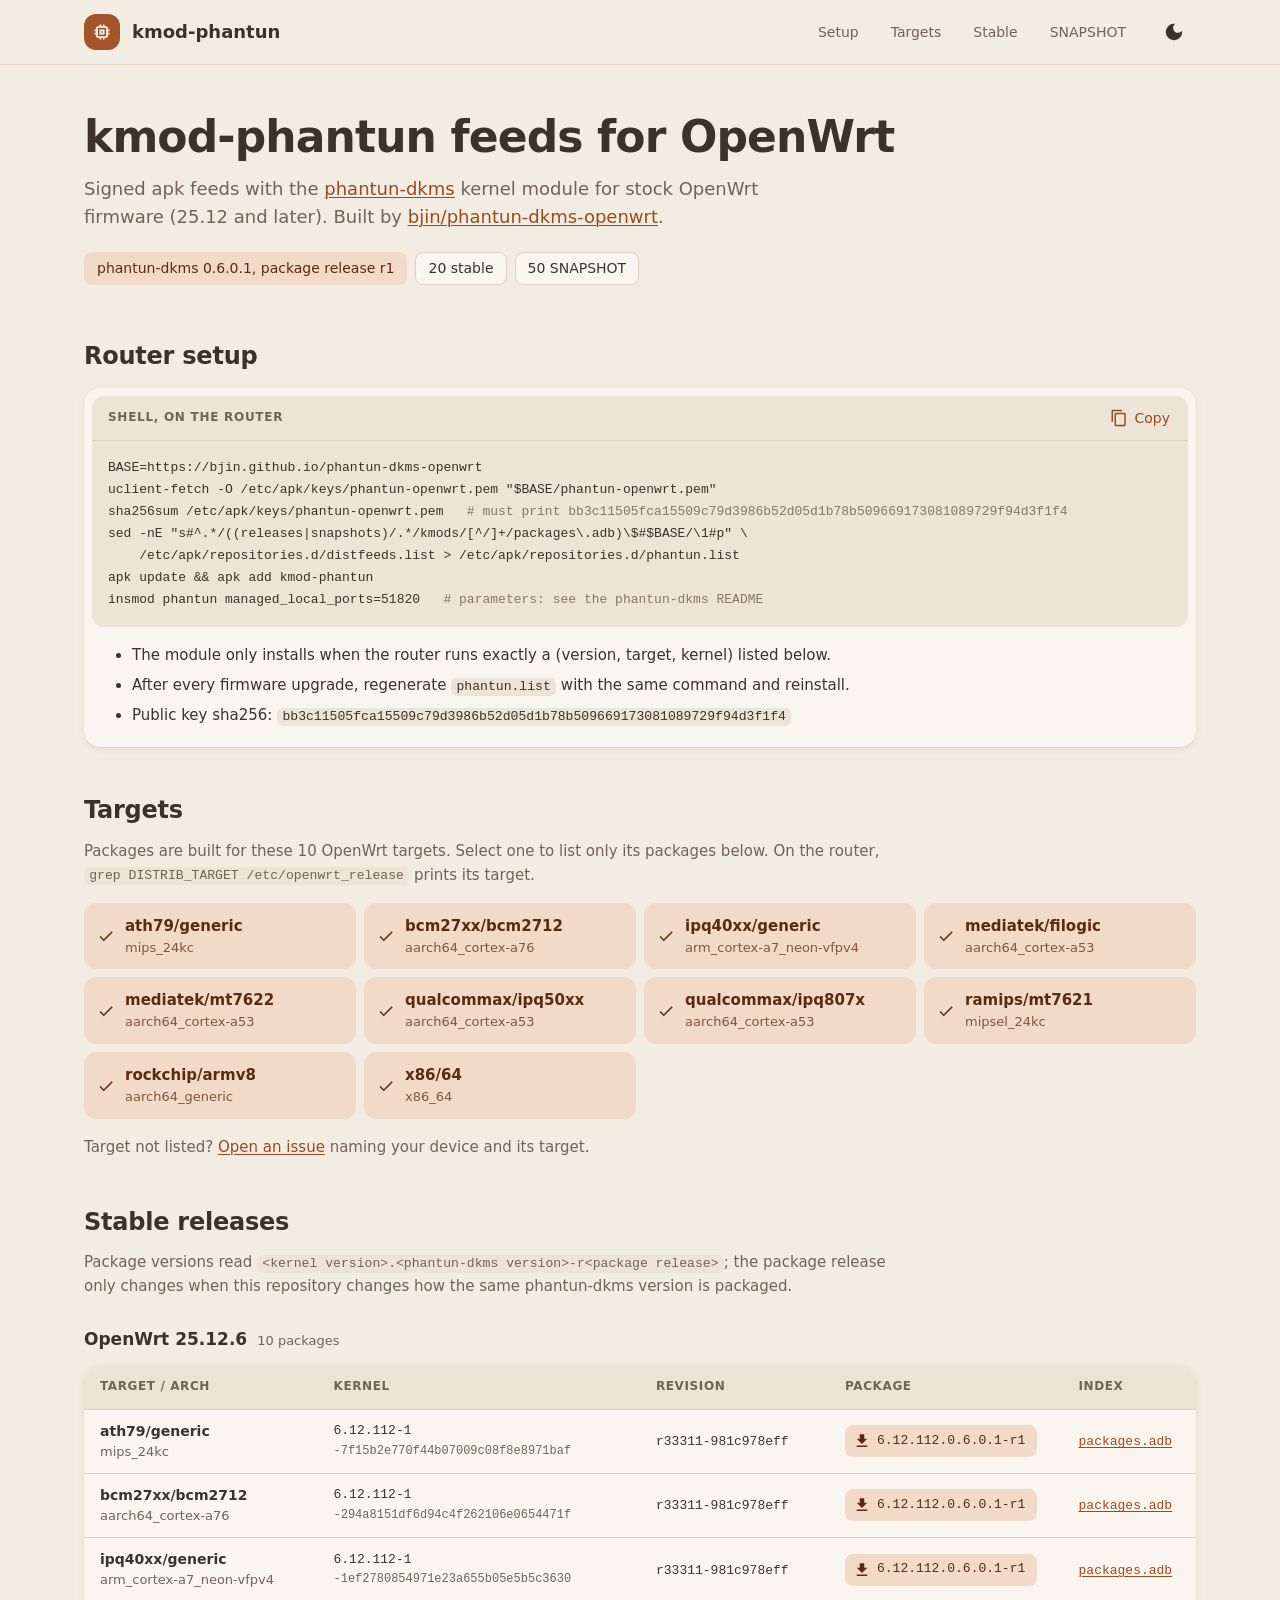
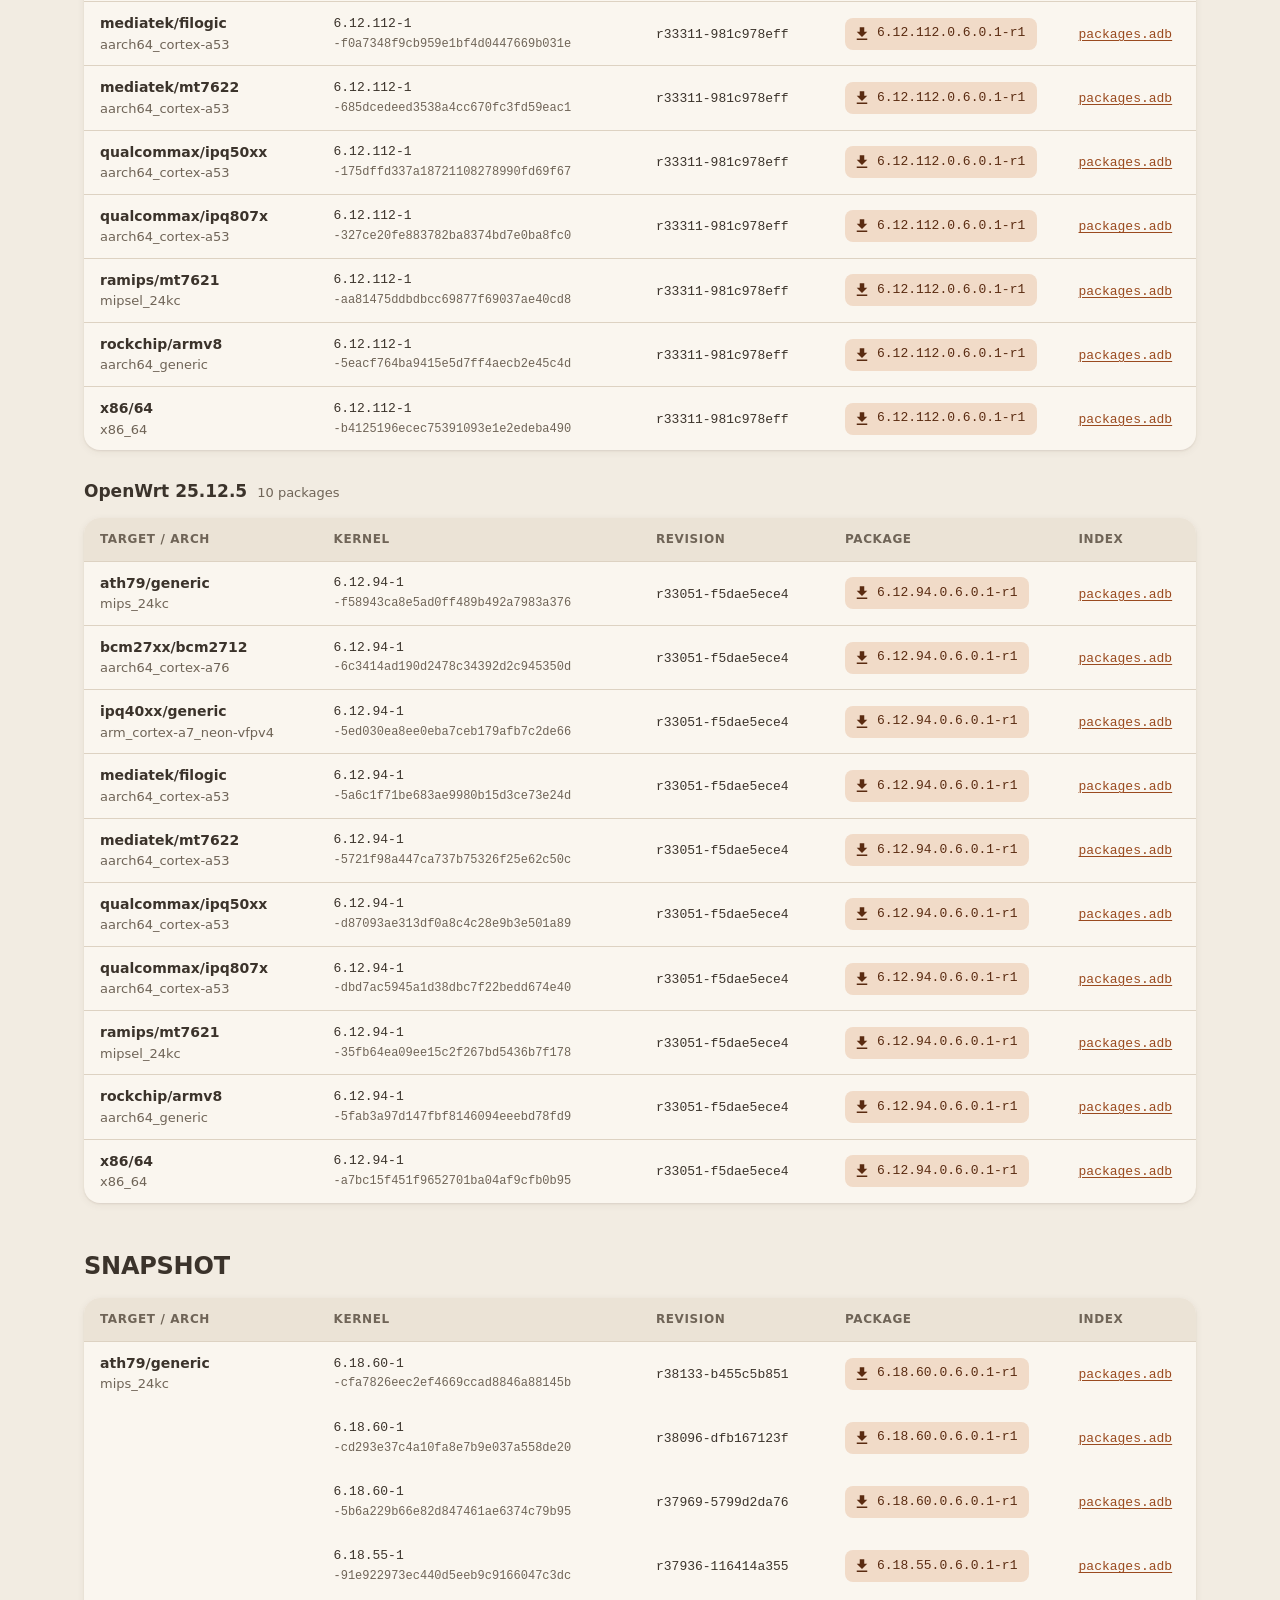
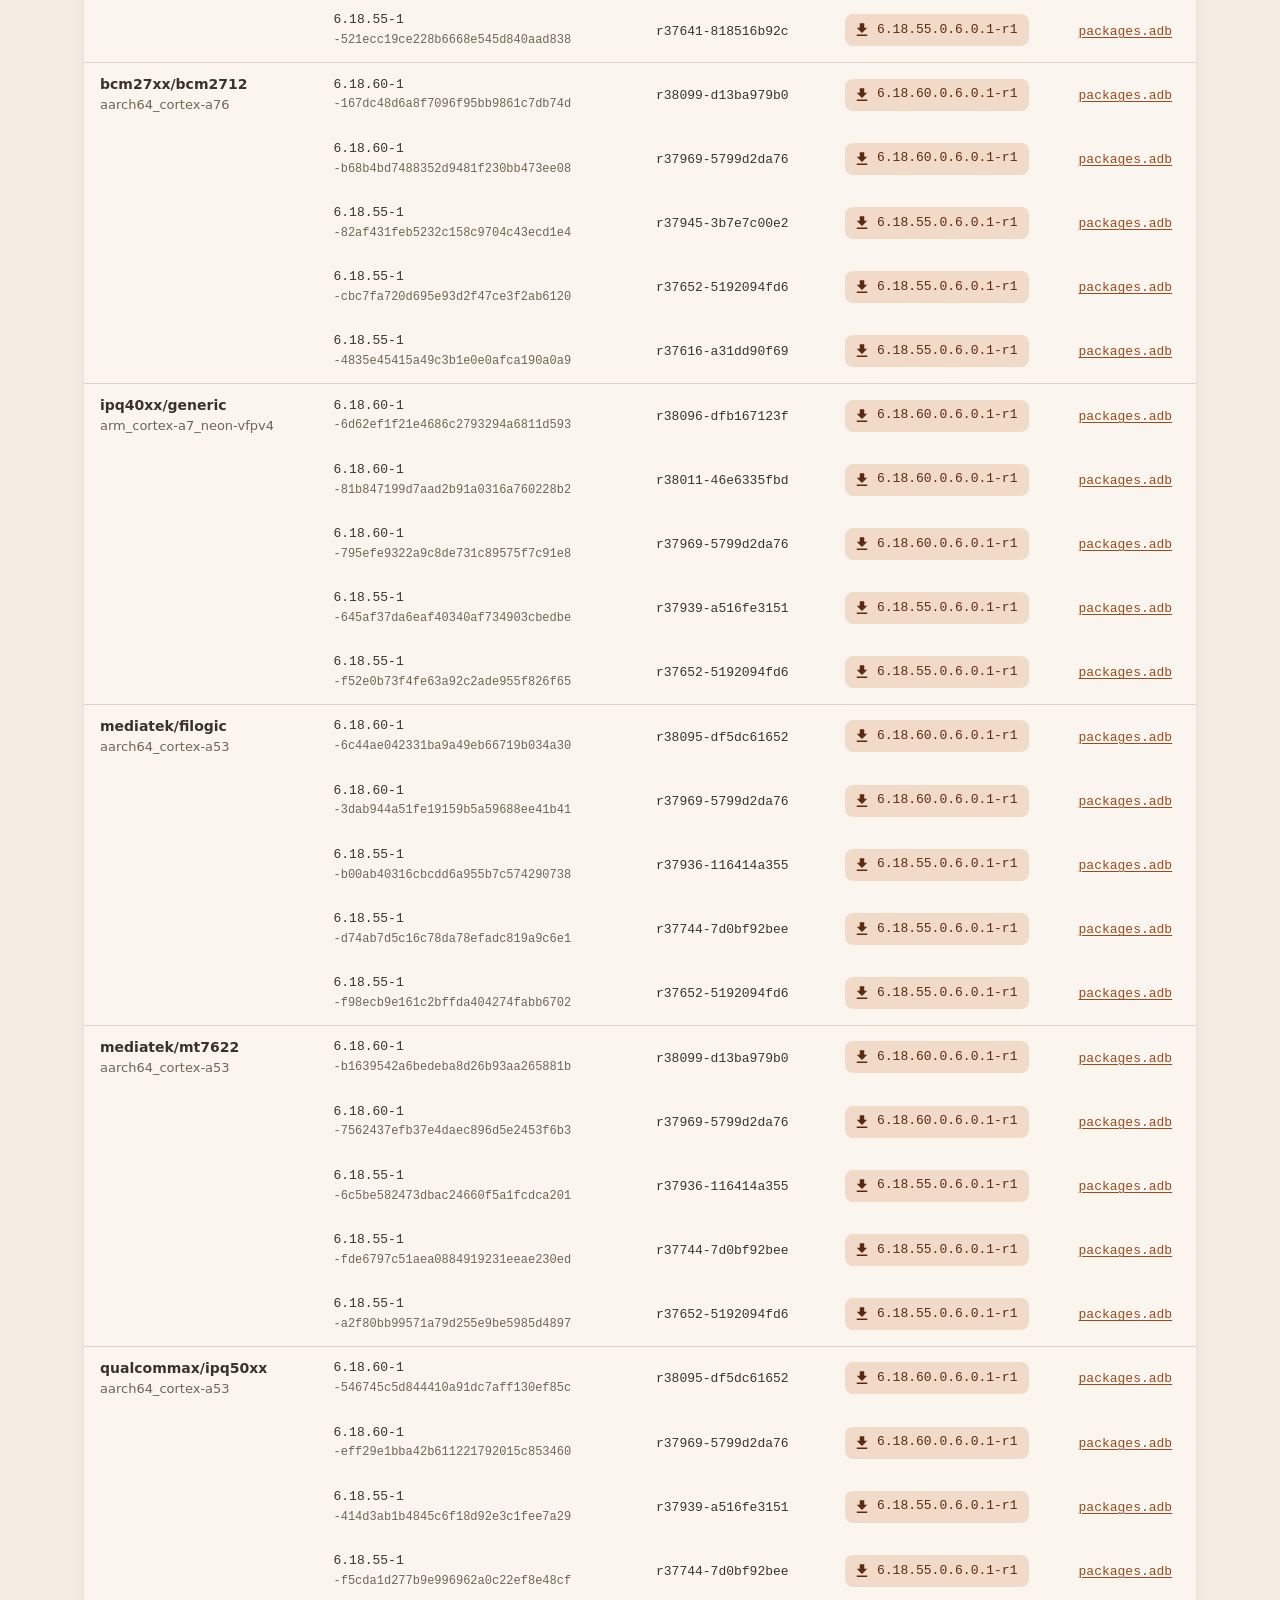
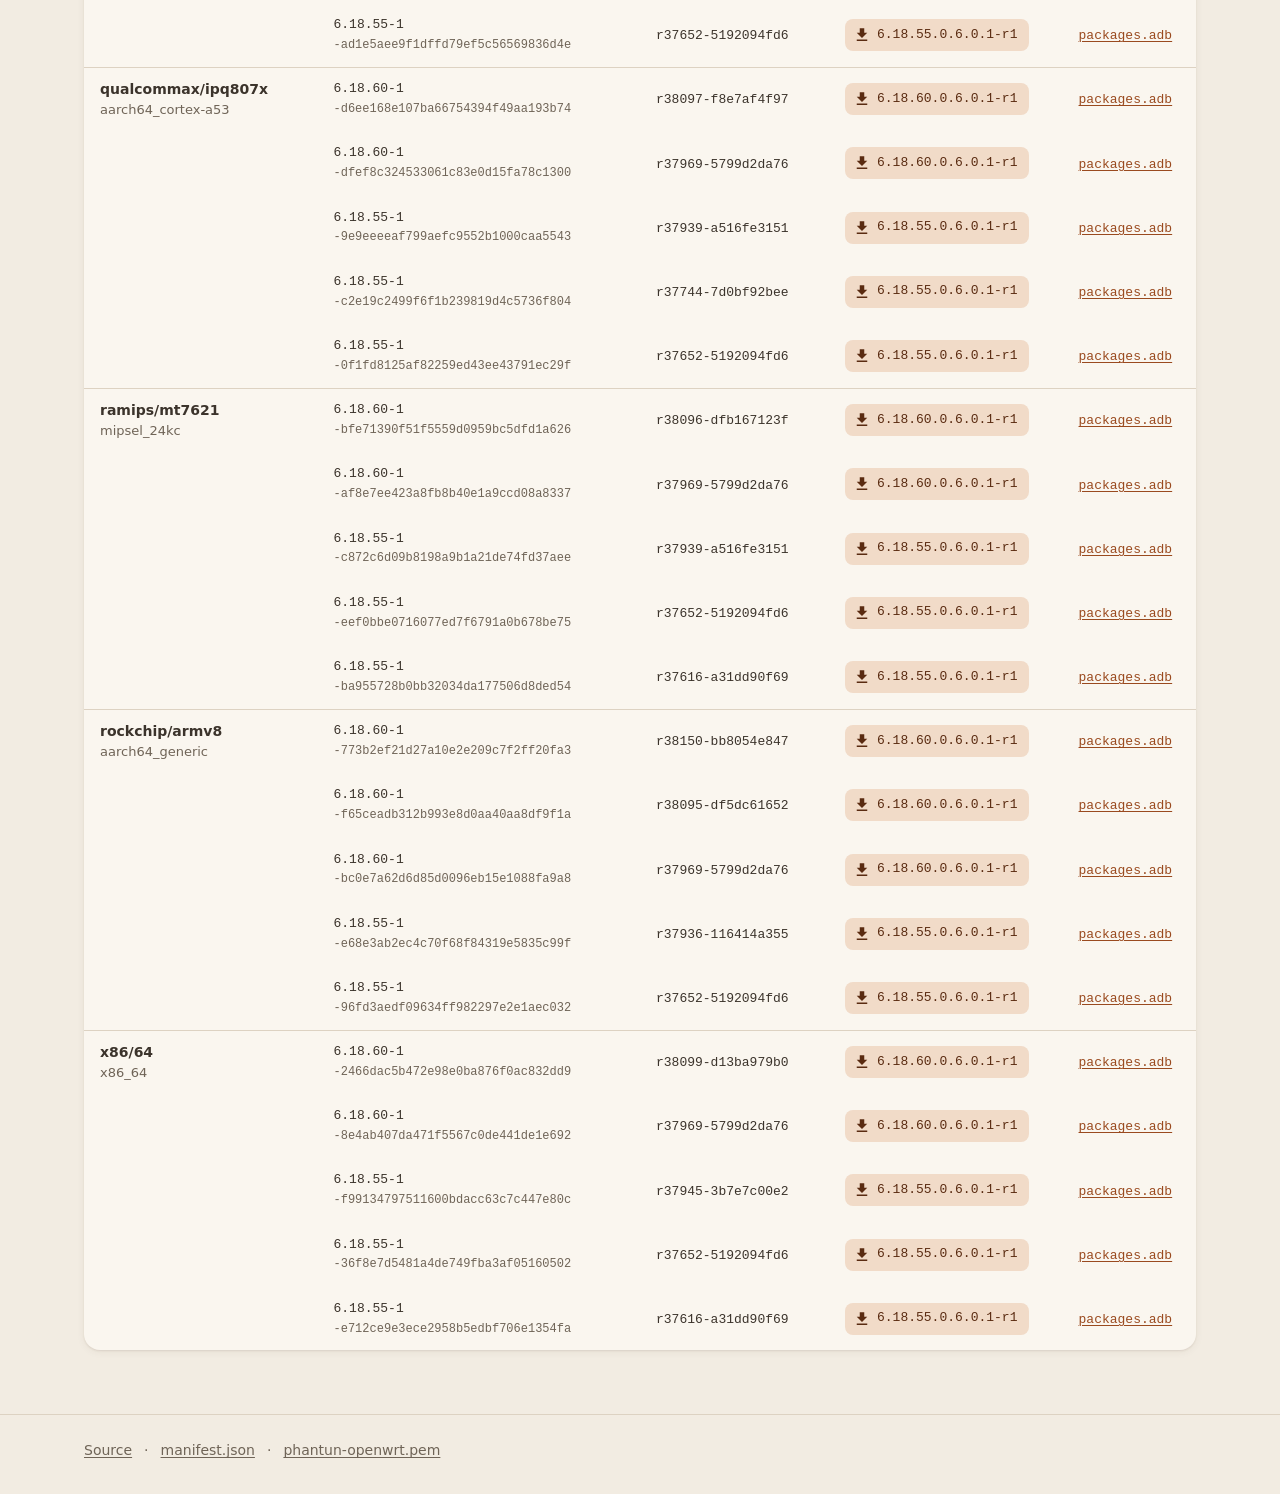
==== commit 27e1c417: "publish from https://github.com/bjin/phantun-dkms-openwrt/actions/runs/42216285185" ====
--- a/index.html
+++ b/index.html
@@ -943,7 +943,7 @@
     <ul class="chips">
       <li class="chip primary">phantun-dkms 0.6.0.1, package release r1</li>
       <li class="chip">20 stable</li>
-      <li class="chip">47 SNAPSHOT</li>
+      <li class="chip">50 SNAPSHOT</li>
     </ul>
   </section>
 
@@ -1052,53 +1052,56 @@
 <div class="table-card"><table>
 <thead><tr><th>Target / arch</th><th>Kernel</th><th>Revision</th><th>Package</th><th>Index</th></tr></thead>
 <tbody>
-<tr data-target="ath79/generic"><td class="target">ath79/generic<span class="arch">mips_24kc</span></td><td data-label="Kernel"><div class="kernel">6.18.55-1<span class="vermagic">-91e922973ec440d5eeb9c9166047c3dc</span></div></td><td data-label="Revision"><span class="mono">r37936-116414a355</span></td><td class="action"><a class="pkg" href="snapshots/targets/ath79/generic/kmods/6.18.55-1-91e922973ec440d5eeb9c9166047c3dc/kmod-phantun-6.18.55.0.6.0.1-r1.apk" title="kmod-phantun-6.18.55.0.6.0.1-r1.apk"><svg class="icon"><use href="#i-download"/></svg>6.18.55.0.6.0.1-r1</a></td><td class="action"><a class="idx" href="snapshots/targets/ath79/generic/kmods/6.18.55-1-91e922973ec440d5eeb9c9166047c3dc/packages.adb">packages.adb</a></td></tr>
+<tr data-target="ath79/generic"><td class="target">ath79/generic<span class="arch">mips_24kc</span></td><td data-label="Kernel"><div class="kernel">6.18.60-1<span class="vermagic">-cfa7826eec2ef4669ccad8846a88145b</span></div></td><td data-label="Revision"><span class="mono">r38133-b455c5b851</span></td><td class="action"><a class="pkg" href="snapshots/targets/ath79/generic/kmods/6.18.60-1-cfa7826eec2ef4669ccad8846a88145b/kmod-phantun-6.18.60.0.6.0.1-r1.apk" title="kmod-phantun-6.18.60.0.6.0.1-r1.apk"><svg class="icon"><use href="#i-download"/></svg>6.18.60.0.6.0.1-r1</a></td><td class="action"><a class="idx" href="snapshots/targets/ath79/generic/kmods/6.18.60-1-cfa7826eec2ef4669ccad8846a88145b/packages.adb">packages.adb</a></td></tr>
+<tr data-target="ath79/generic" class="more"><td class="target">ath79/generic<span class="arch">mips_24kc</span></td><td data-label="Kernel"><div class="kernel">6.18.60-1<span class="vermagic">-cd293e37c4a10fa8e7b9e037a558de20</span></div></td><td data-label="Revision"><span class="mono">r38096-dfb167123f</span></td><td class="action"><a class="pkg" href="snapshots/targets/ath79/generic/kmods/6.18.60-1-cd293e37c4a10fa8e7b9e037a558de20/kmod-phantun-6.18.60.0.6.0.1-r1.apk" title="kmod-phantun-6.18.60.0.6.0.1-r1.apk"><svg class="icon"><use href="#i-download"/></svg>6.18.60.0.6.0.1-r1</a></td><td class="action"><a class="idx" href="snapshots/targets/ath79/generic/kmods/6.18.60-1-cd293e37c4a10fa8e7b9e037a558de20/packages.adb">packages.adb</a></td></tr>
+<tr data-target="ath79/generic" class="more"><td class="target">ath79/generic<span class="arch">mips_24kc</span></td><td data-label="Kernel"><div class="kernel">6.18.60-1<span class="vermagic">-5b6a229b66e82d847461ae6374c79b95</span></div></td><td data-label="Revision"><span class="mono">r37969-5799d2da76</span></td><td class="action"><a class="pkg" href="snapshots/targets/ath79/generic/kmods/6.18.60-1-5b6a229b66e82d847461ae6374c79b95/kmod-phantun-6.18.60.0.6.0.1-r1.apk" title="kmod-phantun-6.18.60.0.6.0.1-r1.apk"><svg class="icon"><use href="#i-download"/></svg>6.18.60.0.6.0.1-r1</a></td><td class="action"><a class="idx" href="snapshots/targets/ath79/generic/kmods/6.18.60-1-5b6a229b66e82d847461ae6374c79b95/packages.adb">packages.adb</a></td></tr>
+<tr data-target="ath79/generic" class="more"><td class="target">ath79/generic<span class="arch">mips_24kc</span></td><td data-label="Kernel"><div class="kernel">6.18.55-1<span class="vermagic">-91e922973ec440d5eeb9c9166047c3dc</span></div></td><td data-label="Revision"><span class="mono">r37936-116414a355</span></td><td class="action"><a class="pkg" href="snapshots/targets/ath79/generic/kmods/6.18.55-1-91e922973ec440d5eeb9c9166047c3dc/kmod-phantun-6.18.55.0.6.0.1-r1.apk" title="kmod-phantun-6.18.55.0.6.0.1-r1.apk"><svg class="icon"><use href="#i-download"/></svg>6.18.55.0.6.0.1-r1</a></td><td class="action"><a class="idx" href="snapshots/targets/ath79/generic/kmods/6.18.55-1-91e922973ec440d5eeb9c9166047c3dc/packages.adb">packages.adb</a></td></tr>
 <tr data-target="ath79/generic" class="more"><td class="target">ath79/generic<span class="arch">mips_24kc</span></td><td data-label="Kernel"><div class="kernel">6.18.55-1<span class="vermagic">-521ecc19ce228b6668e545d840aad838</span></div></td><td data-label="Revision"><span class="mono">r37641-818516b92c</span></td><td class="action"><a class="pkg" href="snapshots/targets/ath79/generic/kmods/6.18.55-1-521ecc19ce228b6668e545d840aad838/kmod-phantun-6.18.55.0.6.0.1-r1.apk" title="kmod-phantun-6.18.55.0.6.0.1-r1.apk"><svg class="icon"><use href="#i-download"/></svg>6.18.55.0.6.0.1-r1</a></td><td class="action"><a class="idx" href="snapshots/targets/ath79/generic/kmods/6.18.55-1-521ecc19ce228b6668e545d840aad838/packages.adb">packages.adb</a></td></tr>
-<tr data-target="ath79/generic" class="more"><td class="target">ath79/generic<span class="arch">mips_24kc</span></td><td data-label="Kernel"><div class="kernel">6.18.55-1<span class="vermagic">-ce36f652b4d849ff0c4675fc63cbe9ee</span></div></td><td data-label="Revision"><span class="mono">r37616-a31dd90f69</span></td><td class="action"><a class="pkg" href="snapshots/targets/ath79/generic/kmods/6.18.55-1-ce36f652b4d849ff0c4675fc63cbe9ee/kmod-phantun-6.18.55.0.6.0.1-r1.apk" title="kmod-phantun-6.18.55.0.6.0.1-r1.apk"><svg class="icon"><use href="#i-download"/></svg>6.18.55.0.6.0.1-r1</a></td><td class="action"><a class="idx" href="snapshots/targets/ath79/generic/kmods/6.18.55-1-ce36f652b4d849ff0c4675fc63cbe9ee/packages.adb">packages.adb</a></td></tr>
-<tr data-target="ath79/generic" class="more"><td class="target">ath79/generic<span class="arch">mips_24kc</span></td><td data-label="Kernel"><div class="kernel">6.18.55-1<span class="vermagic">-d075ac1ebd0584c788899b2200031a2d</span></div></td><td data-label="Revision"><span class="mono">r37526-0d245fdaea</span></td><td class="action"><a class="pkg" href="snapshots/targets/ath79/generic/kmods/6.18.55-1-d075ac1ebd0584c788899b2200031a2d/kmod-phantun-6.18.55.0.6.0.1-r1.apk" title="kmod-phantun-6.18.55.0.6.0.1-r1.apk"><svg class="icon"><use href="#i-download"/></svg>6.18.55.0.6.0.1-r1</a></td><td class="action"><a class="idx" href="snapshots/targets/ath79/generic/kmods/6.18.55-1-d075ac1ebd0584c788899b2200031a2d/packages.adb">packages.adb</a></td></tr>
-<tr data-target="ath79/generic" class="more"><td class="target">ath79/generic<span class="arch">mips_24kc</span></td><td data-label="Kernel"><div class="kernel">6.18.55-1<span class="vermagic">-0a983ed14989d72231f2edfe435f776a</span></div></td><td data-label="Revision"><span class="mono">r37507-4e16c2ed8f</span></td><td class="action"><a class="pkg" href="snapshots/targets/ath79/generic/kmods/6.18.55-1-0a983ed14989d72231f2edfe435f776a/kmod-phantun-6.18.55.0.6.0.1-r1.apk" title="kmod-phantun-6.18.55.0.6.0.1-r1.apk"><svg class="icon"><use href="#i-download"/></svg>6.18.55.0.6.0.1-r1</a></td><td class="action"><a class="idx" href="snapshots/targets/ath79/generic/kmods/6.18.55-1-0a983ed14989d72231f2edfe435f776a/packages.adb">packages.adb</a></td></tr>
-<tr data-target="bcm27xx/bcm2712"><td class="target">bcm27xx/bcm2712<span class="arch">aarch64_cortex-a76</span></td><td data-label="Kernel"><div class="kernel">6.18.55-1<span class="vermagic">-82af431feb5232c158c9704c43ecd1e4</span></div></td><td data-label="Revision"><span class="mono">r37945-3b7e7c00e2</span></td><td class="action"><a class="pkg" href="snapshots/targets/bcm27xx/bcm2712/kmods/6.18.55-1-82af431feb5232c158c9704c43ecd1e4/kmod-phantun-6.18.55.0.6.0.1-r1.apk" title="kmod-phantun-6.18.55.0.6.0.1-r1.apk"><svg class="icon"><use href="#i-download"/></svg>6.18.55.0.6.0.1-r1</a></td><td class="action"><a class="idx" href="snapshots/targets/bcm27xx/bcm2712/kmods/6.18.55-1-82af431feb5232c158c9704c43ecd1e4/packages.adb">packages.adb</a></td></tr>
+<tr data-target="bcm27xx/bcm2712"><td class="target">bcm27xx/bcm2712<span class="arch">aarch64_cortex-a76</span></td><td data-label="Kernel"><div class="kernel">6.18.60-1<span class="vermagic">-167dc48d6a8f7096f95bb9861c7db74d</span></div></td><td data-label="Revision"><span class="mono">r38099-d13ba979b0</span></td><td class="action"><a class="pkg" href="snapshots/targets/bcm27xx/bcm2712/kmods/6.18.60-1-167dc48d6a8f7096f95bb9861c7db74d/kmod-phantun-6.18.60.0.6.0.1-r1.apk" title="kmod-phantun-6.18.60.0.6.0.1-r1.apk"><svg class="icon"><use href="#i-download"/></svg>6.18.60.0.6.0.1-r1</a></td><td class="action"><a class="idx" href="snapshots/targets/bcm27xx/bcm2712/kmods/6.18.60-1-167dc48d6a8f7096f95bb9861c7db74d/packages.adb">packages.adb</a></td></tr>
+<tr data-target="bcm27xx/bcm2712" class="more"><td class="target">bcm27xx/bcm2712<span class="arch">aarch64_cortex-a76</span></td><td data-label="Kernel"><div class="kernel">6.18.60-1<span class="vermagic">-b68b4bd7488352d9481f230bb473ee08</span></div></td><td data-label="Revision"><span class="mono">r37969-5799d2da76</span></td><td class="action"><a class="pkg" href="snapshots/targets/bcm27xx/bcm2712/kmods/6.18.60-1-b68b4bd7488352d9481f230bb473ee08/kmod-phantun-6.18.60.0.6.0.1-r1.apk" title="kmod-phantun-6.18.60.0.6.0.1-r1.apk"><svg class="icon"><use href="#i-download"/></svg>6.18.60.0.6.0.1-r1</a></td><td class="action"><a class="idx" href="snapshots/targets/bcm27xx/bcm2712/kmods/6.18.60-1-b68b4bd7488352d9481f230bb473ee08/packages.adb">packages.adb</a></td></tr>
+<tr data-target="bcm27xx/bcm2712" class="more"><td class="target">bcm27xx/bcm2712<span class="arch">aarch64_cortex-a76</span></td><td data-label="Kernel"><div class="kernel">6.18.55-1<span class="vermagic">-82af431feb5232c158c9704c43ecd1e4</span></div></td><td data-label="Revision"><span class="mono">r37945-3b7e7c00e2</span></td><td class="action"><a class="pkg" href="snapshots/targets/bcm27xx/bcm2712/kmods/6.18.55-1-82af431feb5232c158c9704c43ecd1e4/kmod-phantun-6.18.55.0.6.0.1-r1.apk" title="kmod-phantun-6.18.55.0.6.0.1-r1.apk"><svg class="icon"><use href="#i-download"/></svg>6.18.55.0.6.0.1-r1</a></td><td class="action"><a class="idx" href="snapshots/targets/bcm27xx/bcm2712/kmods/6.18.55-1-82af431feb5232c158c9704c43ecd1e4/packages.adb">packages.adb</a></td></tr>
 <tr data-target="bcm27xx/bcm2712" class="more"><td class="target">bcm27xx/bcm2712<span class="arch">aarch64_cortex-a76</span></td><td data-label="Kernel"><div class="kernel">6.18.55-1<span class="vermagic">-cbc7fa720d695e93d2f47ce3f2ab6120</span></div></td><td data-label="Revision"><span class="mono">r37652-5192094fd6</span></td><td class="action"><a class="pkg" href="snapshots/targets/bcm27xx/bcm2712/kmods/6.18.55-1-cbc7fa720d695e93d2f47ce3f2ab6120/kmod-phantun-6.18.55.0.6.0.1-r1.apk" title="kmod-phantun-6.18.55.0.6.0.1-r1.apk"><svg class="icon"><use href="#i-download"/></svg>6.18.55.0.6.0.1-r1</a></td><td class="action"><a class="idx" href="snapshots/targets/bcm27xx/bcm2712/kmods/6.18.55-1-cbc7fa720d695e93d2f47ce3f2ab6120/packages.adb">packages.adb</a></td></tr>
 <tr data-target="bcm27xx/bcm2712" class="more"><td class="target">bcm27xx/bcm2712<span class="arch">aarch64_cortex-a76</span></td><td data-label="Kernel"><div class="kernel">6.18.55-1<span class="vermagic">-4835e45415a49c3b1e0e0afca190a0a9</span></div></td><td data-label="Revision"><span class="mono">r37616-a31dd90f69</span></td><td class="action"><a class="pkg" href="snapshots/targets/bcm27xx/bcm2712/kmods/6.18.55-1-4835e45415a49c3b1e0e0afca190a0a9/kmod-phantun-6.18.55.0.6.0.1-r1.apk" title="kmod-phantun-6.18.55.0.6.0.1-r1.apk"><svg class="icon"><use href="#i-download"/></svg>6.18.55.0.6.0.1-r1</a></td><td class="action"><a class="idx" href="snapshots/targets/bcm27xx/bcm2712/kmods/6.18.55-1-4835e45415a49c3b1e0e0afca190a0a9/packages.adb">packages.adb</a></td></tr>
-<tr data-target="bcm27xx/bcm2712" class="more"><td class="target">bcm27xx/bcm2712<span class="arch">aarch64_cortex-a76</span></td><td data-label="Kernel"><div class="kernel">6.18.55-1<span class="vermagic">-e322d273ff4e4ba9fecba012c7627502</span></div></td><td data-label="Revision"><span class="mono">r37524-6985585f0a</span></td><td class="action"><a class="pkg" href="snapshots/targets/bcm27xx/bcm2712/kmods/6.18.55-1-e322d273ff4e4ba9fecba012c7627502/kmod-phantun-6.18.55.0.6.0.1-r1.apk" title="kmod-phantun-6.18.55.0.6.0.1-r1.apk"><svg class="icon"><use href="#i-download"/></svg>6.18.55.0.6.0.1-r1</a></td><td class="action"><a class="idx" href="snapshots/targets/bcm27xx/bcm2712/kmods/6.18.55-1-e322d273ff4e4ba9fecba012c7627502/packages.adb">packages.adb</a></td></tr>
-<tr data-target="ipq40xx/generic"><td class="target">ipq40xx/generic<span class="arch">arm_cortex-a7_neon-vfpv4</span></td><td data-label="Kernel"><div class="kernel">6.18.55-1<span class="vermagic">-645af37da6eaf40340af734903cbedbe</span></div></td><td data-label="Revision"><span class="mono">r37939-a516fe3151</span></td><td class="action"><a class="pkg" href="snapshots/targets/ipq40xx/generic/kmods/6.18.55-1-645af37da6eaf40340af734903cbedbe/kmod-phantun-6.18.55.0.6.0.1-r1.apk" title="kmod-phantun-6.18.55.0.6.0.1-r1.apk"><svg class="icon"><use href="#i-download"/></svg>6.18.55.0.6.0.1-r1</a></td><td class="action"><a class="idx" href="snapshots/targets/ipq40xx/generic/kmods/6.18.55-1-645af37da6eaf40340af734903cbedbe/packages.adb">packages.adb</a></td></tr>
+<tr data-target="ipq40xx/generic"><td class="target">ipq40xx/generic<span class="arch">arm_cortex-a7_neon-vfpv4</span></td><td data-label="Kernel"><div class="kernel">6.18.60-1<span class="vermagic">-6d62ef1f21e4686c2793294a6811d593</span></div></td><td data-label="Revision"><span class="mono">r38096-dfb167123f</span></td><td class="action"><a class="pkg" href="snapshots/targets/ipq40xx/generic/kmods/6.18.60-1-6d62ef1f21e4686c2793294a6811d593/kmod-phantun-6.18.60.0.6.0.1-r1.apk" title="kmod-phantun-6.18.60.0.6.0.1-r1.apk"><svg class="icon"><use href="#i-download"/></svg>6.18.60.0.6.0.1-r1</a></td><td class="action"><a class="idx" href="snapshots/targets/ipq40xx/generic/kmods/6.18.60-1-6d62ef1f21e4686c2793294a6811d593/packages.adb">packages.adb</a></td></tr>
+<tr data-target="ipq40xx/generic" class="more"><td class="target">ipq40xx/generic<span class="arch">arm_cortex-a7_neon-vfpv4</span></td><td data-label="Kernel"><div class="kernel">6.18.60-1<span class="vermagic">-81b847199d7aad2b91a0316a760228b2</span></div></td><td data-label="Revision"><span class="mono">r38011-46e6335fbd</span></td><td class="action"><a class="pkg" href="snapshots/targets/ipq40xx/generic/kmods/6.18.60-1-81b847199d7aad2b91a0316a760228b2/kmod-phantun-6.18.60.0.6.0.1-r1.apk" title="kmod-phantun-6.18.60.0.6.0.1-r1.apk"><svg class="icon"><use href="#i-download"/></svg>6.18.60.0.6.0.1-r1</a></td><td class="action"><a class="idx" href="snapshots/targets/ipq40xx/generic/kmods/6.18.60-1-81b847199d7aad2b91a0316a760228b2/packages.adb">packages.adb</a></td></tr>
+<tr data-target="ipq40xx/generic" class="more"><td class="target">ipq40xx/generic<span class="arch">arm_cortex-a7_neon-vfpv4</span></td><td data-label="Kernel"><div class="kernel">6.18.60-1<span class="vermagic">-795efe9322a9c8de731c89575f7c91e8</span></div></td><td data-label="Revision"><span class="mono">r37969-5799d2da76</span></td><td class="action"><a class="pkg" href="snapshots/targets/ipq40xx/generic/kmods/6.18.60-1-795efe9322a9c8de731c89575f7c91e8/kmod-phantun-6.18.60.0.6.0.1-r1.apk" title="kmod-phantun-6.18.60.0.6.0.1-r1.apk"><svg class="icon"><use href="#i-download"/></svg>6.18.60.0.6.0.1-r1</a></td><td class="action"><a class="idx" href="snapshots/targets/ipq40xx/generic/kmods/6.18.60-1-795efe9322a9c8de731c89575f7c91e8/packages.adb">packages.adb</a></td></tr>
+<tr data-target="ipq40xx/generic" class="more"><td class="target">ipq40xx/generic<span class="arch">arm_cortex-a7_neon-vfpv4</span></td><td data-label="Kernel"><div class="kernel">6.18.55-1<span class="vermagic">-645af37da6eaf40340af734903cbedbe</span></div></td><td data-label="Revision"><span class="mono">r37939-a516fe3151</span></td><td class="action"><a class="pkg" href="snapshots/targets/ipq40xx/generic/kmods/6.18.55-1-645af37da6eaf40340af734903cbedbe/kmod-phantun-6.18.55.0.6.0.1-r1.apk" title="kmod-phantun-6.18.55.0.6.0.1-r1.apk"><svg class="icon"><use href="#i-download"/></svg>6.18.55.0.6.0.1-r1</a></td><td class="action"><a class="idx" href="snapshots/targets/ipq40xx/generic/kmods/6.18.55-1-645af37da6eaf40340af734903cbedbe/packages.adb">packages.adb</a></td></tr>
 <tr data-target="ipq40xx/generic" class="more"><td class="target">ipq40xx/generic<span class="arch">arm_cortex-a7_neon-vfpv4</span></td><td data-label="Kernel"><div class="kernel">6.18.55-1<span class="vermagic">-f52e0b73f4fe63a92c2ade955f826f65</span></div></td><td data-label="Revision"><span class="mono">r37652-5192094fd6</span></td><td class="action"><a class="pkg" href="snapshots/targets/ipq40xx/generic/kmods/6.18.55-1-f52e0b73f4fe63a92c2ade955f826f65/kmod-phantun-6.18.55.0.6.0.1-r1.apk" title="kmod-phantun-6.18.55.0.6.0.1-r1.apk"><svg class="icon"><use href="#i-download"/></svg>6.18.55.0.6.0.1-r1</a></td><td class="action"><a class="idx" href="snapshots/targets/ipq40xx/generic/kmods/6.18.55-1-f52e0b73f4fe63a92c2ade955f826f65/packages.adb">packages.adb</a></td></tr>
-<tr data-target="ipq40xx/generic" class="more"><td class="target">ipq40xx/generic<span class="arch">arm_cortex-a7_neon-vfpv4</span></td><td data-label="Kernel"><div class="kernel">6.18.55-1<span class="vermagic">-a92572786be86b7002ab43bf21955e90</span></div></td><td data-label="Revision"><span class="mono">r37616-a31dd90f69</span></td><td class="action"><a class="pkg" href="snapshots/targets/ipq40xx/generic/kmods/6.18.55-1-a92572786be86b7002ab43bf21955e90/kmod-phantun-6.18.55.0.6.0.1-r1.apk" title="kmod-phantun-6.18.55.0.6.0.1-r1.apk"><svg class="icon"><use href="#i-download"/></svg>6.18.55.0.6.0.1-r1</a></td><td class="action"><a class="idx" href="snapshots/targets/ipq40xx/generic/kmods/6.18.55-1-a92572786be86b7002ab43bf21955e90/packages.adb">packages.adb</a></td></tr>
-<tr data-target="ipq40xx/generic" class="more"><td class="target">ipq40xx/generic<span class="arch">arm_cortex-a7_neon-vfpv4</span></td><td data-label="Kernel"><div class="kernel">6.18.55-1<span class="vermagic">-ddb6f53fe33e0118dc1853082fe07310</span></div></td><td data-label="Revision"><span class="mono">r37526-0d245fdaea</span></td><td class="action"><a class="pkg" href="snapshots/targets/ipq40xx/generic/kmods/6.18.55-1-ddb6f53fe33e0118dc1853082fe07310/kmod-phantun-6.18.55.0.6.0.1-r1.apk" title="kmod-phantun-6.18.55.0.6.0.1-r1.apk"><svg class="icon"><use href="#i-download"/></svg>6.18.55.0.6.0.1-r1</a></td><td class="action"><a class="idx" href="snapshots/targets/ipq40xx/generic/kmods/6.18.55-1-ddb6f53fe33e0118dc1853082fe07310/packages.adb">packages.adb</a></td></tr>
-<tr data-target="mediatek/filogic"><td class="target">mediatek/filogic<span class="arch">aarch64_cortex-a53</span></td><td data-label="Kernel"><div class="kernel">6.18.55-1<span class="vermagic">-b00ab40316cbcdd6a955b7c574290738</span></div></td><td data-label="Revision"><span class="mono">r37936-116414a355</span></td><td class="action"><a class="pkg" href="snapshots/targets/mediatek/filogic/kmods/6.18.55-1-b00ab40316cbcdd6a955b7c574290738/kmod-phantun-6.18.55.0.6.0.1-r1.apk" title="kmod-phantun-6.18.55.0.6.0.1-r1.apk"><svg class="icon"><use href="#i-download"/></svg>6.18.55.0.6.0.1-r1</a></td><td class="action"><a class="idx" href="snapshots/targets/mediatek/filogic/kmods/6.18.55-1-b00ab40316cbcdd6a955b7c574290738/packages.adb">packages.adb</a></td></tr>
+<tr data-target="mediatek/filogic"><td class="target">mediatek/filogic<span class="arch">aarch64_cortex-a53</span></td><td data-label="Kernel"><div class="kernel">6.18.60-1<span class="vermagic">-6c44ae042331ba9a49eb66719b034a30</span></div></td><td data-label="Revision"><span class="mono">r38095-df5dc61652</span></td><td class="action"><a class="pkg" href="snapshots/targets/mediatek/filogic/kmods/6.18.60-1-6c44ae042331ba9a49eb66719b034a30/kmod-phantun-6.18.60.0.6.0.1-r1.apk" title="kmod-phantun-6.18.60.0.6.0.1-r1.apk"><svg class="icon"><use href="#i-download"/></svg>6.18.60.0.6.0.1-r1</a></td><td class="action"><a class="idx" href="snapshots/targets/mediatek/filogic/kmods/6.18.60-1-6c44ae042331ba9a49eb66719b034a30/packages.adb">packages.adb</a></td></tr>
+<tr data-target="mediatek/filogic" class="more"><td class="target">mediatek/filogic<span class="arch">aarch64_cortex-a53</span></td><td data-label="Kernel"><div class="kernel">6.18.60-1<span class="vermagic">-3dab944a51fe19159b5a59688ee41b41</span></div></td><td data-label="Revision"><span class="mono">r37969-5799d2da76</span></td><td class="action"><a class="pkg" href="snapshots/targets/mediatek/filogic/kmods/6.18.60-1-3dab944a51fe19159b5a59688ee41b41/kmod-phantun-6.18.60.0.6.0.1-r1.apk" title="kmod-phantun-6.18.60.0.6.0.1-r1.apk"><svg class="icon"><use href="#i-download"/></svg>6.18.60.0.6.0.1-r1</a></td><td class="action"><a class="idx" href="snapshots/targets/mediatek/filogic/kmods/6.18.60-1-3dab944a51fe19159b5a59688ee41b41/packages.adb">packages.adb</a></td></tr>
+<tr data-target="mediatek/filogic" class="more"><td class="target">mediatek/filogic<span class="arch">aarch64_cortex-a53</span></td><td data-label="Kernel"><div class="kernel">6.18.55-1<span class="vermagic">-b00ab40316cbcdd6a955b7c574290738</span></div></td><td data-label="Revision"><span class="mono">r37936-116414a355</span></td><td class="action"><a class="pkg" href="snapshots/targets/mediatek/filogic/kmods/6.18.55-1-b00ab40316cbcdd6a955b7c574290738/kmod-phantun-6.18.55.0.6.0.1-r1.apk" title="kmod-phantun-6.18.55.0.6.0.1-r1.apk"><svg class="icon"><use href="#i-download"/></svg>6.18.55.0.6.0.1-r1</a></td><td class="action"><a class="idx" href="snapshots/targets/mediatek/filogic/kmods/6.18.55-1-b00ab40316cbcdd6a955b7c574290738/packages.adb">packages.adb</a></td></tr>
 <tr data-target="mediatek/filogic" class="more"><td class="target">mediatek/filogic<span class="arch">aarch64_cortex-a53</span></td><td data-label="Kernel"><div class="kernel">6.18.55-1<span class="vermagic">-d74ab7d5c16c78da78efadc819a9c6e1</span></div></td><td data-label="Revision"><span class="mono">r37744-7d0bf92bee</span></td><td class="action"><a class="pkg" href="snapshots/targets/mediatek/filogic/kmods/6.18.55-1-d74ab7d5c16c78da78efadc819a9c6e1/kmod-phantun-6.18.55.0.6.0.1-r1.apk" title="kmod-phantun-6.18.55.0.6.0.1-r1.apk"><svg class="icon"><use href="#i-download"/></svg>6.18.55.0.6.0.1-r1</a></td><td class="action"><a class="idx" href="snapshots/targets/mediatek/filogic/kmods/6.18.55-1-d74ab7d5c16c78da78efadc819a9c6e1/packages.adb">packages.adb</a></td></tr>
 <tr data-target="mediatek/filogic" class="more"><td class="target">mediatek/filogic<span class="arch">aarch64_cortex-a53</span></td><td data-label="Kernel"><div class="kernel">6.18.55-1<span class="vermagic">-f98ecb9e161c2bffda404274fabb6702</span></div></td><td data-label="Revision"><span class="mono">r37652-5192094fd6</span></td><td class="action"><a class="pkg" href="snapshots/targets/mediatek/filogic/kmods/6.18.55-1-f98ecb9e161c2bffda404274fabb6702/kmod-phantun-6.18.55.0.6.0.1-r1.apk" title="kmod-phantun-6.18.55.0.6.0.1-r1.apk"><svg class="icon"><use href="#i-download"/></svg>6.18.55.0.6.0.1-r1</a></td><td class="action"><a class="idx" href="snapshots/targets/mediatek/filogic/kmods/6.18.55-1-f98ecb9e161c2bffda404274fabb6702/packages.adb">packages.adb</a></td></tr>
-<tr data-target="mediatek/filogic" class="more"><td class="target">mediatek/filogic<span class="arch">aarch64_cortex-a53</span></td><td data-label="Kernel"><div class="kernel">6.18.55-1<span class="vermagic">-f830c6a0781b28abfd8b25433437c005</span></div></td><td data-label="Revision"><span class="mono">r37616-a31dd90f69</span></td><td class="action"><a class="pkg" href="snapshots/targets/mediatek/filogic/kmods/6.18.55-1-f830c6a0781b28abfd8b25433437c005/kmod-phantun-6.18.55.0.6.0.1-r1.apk" title="kmod-phantun-6.18.55.0.6.0.1-r1.apk"><svg class="icon"><use href="#i-download"/></svg>6.18.55.0.6.0.1-r1</a></td><td class="action"><a class="idx" href="snapshots/targets/mediatek/filogic/kmods/6.18.55-1-f830c6a0781b28abfd8b25433437c005/packages.adb">packages.adb</a></td></tr>
-<tr data-target="mediatek/filogic" class="more"><td class="target">mediatek/filogic<span class="arch">aarch64_cortex-a53</span></td><td data-label="Kernel"><div class="kernel">6.18.55-1<span class="vermagic">-b77d101e619350ca3cb1bbbd18dd64d1</span></div></td><td data-label="Revision"><span class="mono">r37525-102f4eebca</span></td><td class="action"><a class="pkg" href="snapshots/targets/mediatek/filogic/kmods/6.18.55-1-b77d101e619350ca3cb1bbbd18dd64d1/kmod-phantun-6.18.55.0.6.0.1-r1.apk" title="kmod-phantun-6.18.55.0.6.0.1-r1.apk"><svg class="icon"><use href="#i-download"/></svg>6.18.55.0.6.0.1-r1</a></td><td class="action"><a class="idx" href="snapshots/targets/mediatek/filogic/kmods/6.18.55-1-b77d101e619350ca3cb1bbbd18dd64d1/packages.adb">packages.adb</a></td></tr>
-<tr data-target="mediatek/mt7622"><td class="target">mediatek/mt7622<span class="arch">aarch64_cortex-a53</span></td><td data-label="Kernel"><div class="kernel">6.18.55-1<span class="vermagic">-6c5be582473dbac24660f5a1fcdca201</span></div></td><td data-label="Revision"><span class="mono">r37936-116414a355</span></td><td class="action"><a class="pkg" href="snapshots/targets/mediatek/mt7622/kmods/6.18.55-1-6c5be582473dbac24660f5a1fcdca201/kmod-phantun-6.18.55.0.6.0.1-r1.apk" title="kmod-phantun-6.18.55.0.6.0.1-r1.apk"><svg class="icon"><use href="#i-download"/></svg>6.18.55.0.6.0.1-r1</a></td><td class="action"><a class="idx" href="snapshots/targets/mediatek/mt7622/kmods/6.18.55-1-6c5be582473dbac24660f5a1fcdca201/packages.adb">packages.adb</a></td></tr>
+<tr data-target="mediatek/mt7622"><td class="target">mediatek/mt7622<span class="arch">aarch64_cortex-a53</span></td><td data-label="Kernel"><div class="kernel">6.18.60-1<span class="vermagic">-b1639542a6bedeba8d26b93aa265881b</span></div></td><td data-label="Revision"><span class="mono">r38099-d13ba979b0</span></td><td class="action"><a class="pkg" href="snapshots/targets/mediatek/mt7622/kmods/6.18.60-1-b1639542a6bedeba8d26b93aa265881b/kmod-phantun-6.18.60.0.6.0.1-r1.apk" title="kmod-phantun-6.18.60.0.6.0.1-r1.apk"><svg class="icon"><use href="#i-download"/></svg>6.18.60.0.6.0.1-r1</a></td><td class="action"><a class="idx" href="snapshots/targets/mediatek/mt7622/kmods/6.18.60-1-b1639542a6bedeba8d26b93aa265881b/packages.adb">packages.adb</a></td></tr>
+<tr data-target="mediatek/mt7622" class="more"><td class="target">mediatek/mt7622<span class="arch">aarch64_cortex-a53</span></td><td data-label="Kernel"><div class="kernel">6.18.60-1<span class="vermagic">-7562437efb37e4daec896d5e2453f6b3</span></div></td><td data-label="Revision"><span class="mono">r37969-5799d2da76</span></td><td class="action"><a class="pkg" href="snapshots/targets/mediatek/mt7622/kmods/6.18.60-1-7562437efb37e4daec896d5e2453f6b3/kmod-phantun-6.18.60.0.6.0.1-r1.apk" title="kmod-phantun-6.18.60.0.6.0.1-r1.apk"><svg class="icon"><use href="#i-download"/></svg>6.18.60.0.6.0.1-r1</a></td><td class="action"><a class="idx" href="snapshots/targets/mediatek/mt7622/kmods/6.18.60-1-7562437efb37e4daec896d5e2453f6b3/packages.adb">packages.adb</a></td></tr>
+<tr data-target="mediatek/mt7622" class="more"><td class="target">mediatek/mt7622<span class="arch">aarch64_cortex-a53</span></td><td data-label="Kernel"><div class="kernel">6.18.55-1<span class="vermagic">-6c5be582473dbac24660f5a1fcdca201</span></div></td><td data-label="Revision"><span class="mono">r37936-116414a355</span></td><td class="action"><a class="pkg" href="snapshots/targets/mediatek/mt7622/kmods/6.18.55-1-6c5be582473dbac24660f5a1fcdca201/kmod-phantun-6.18.55.0.6.0.1-r1.apk" title="kmod-phantun-6.18.55.0.6.0.1-r1.apk"><svg class="icon"><use href="#i-download"/></svg>6.18.55.0.6.0.1-r1</a></td><td class="action"><a class="idx" href="snapshots/targets/mediatek/mt7622/kmods/6.18.55-1-6c5be582473dbac24660f5a1fcdca201/packages.adb">packages.adb</a></td></tr>
 <tr data-target="mediatek/mt7622" class="more"><td class="target">mediatek/mt7622<span class="arch">aarch64_cortex-a53</span></td><td data-label="Kernel"><div class="kernel">6.18.55-1<span class="vermagic">-fde6797c51aea0884919231eeae230ed</span></div></td><td data-label="Revision"><span class="mono">r37744-7d0bf92bee</span></td><td class="action"><a class="pkg" href="snapshots/targets/mediatek/mt7622/kmods/6.18.55-1-fde6797c51aea0884919231eeae230ed/kmod-phantun-6.18.55.0.6.0.1-r1.apk" title="kmod-phantun-6.18.55.0.6.0.1-r1.apk"><svg class="icon"><use href="#i-download"/></svg>6.18.55.0.6.0.1-r1</a></td><td class="action"><a class="idx" href="snapshots/targets/mediatek/mt7622/kmods/6.18.55-1-fde6797c51aea0884919231eeae230ed/packages.adb">packages.adb</a></td></tr>
 <tr data-target="mediatek/mt7622" class="more"><td class="target">mediatek/mt7622<span class="arch">aarch64_cortex-a53</span></td><td data-label="Kernel"><div class="kernel">6.18.55-1<span class="vermagic">-a2f80bb99571a79d255e9be5985d4897</span></div></td><td data-label="Revision"><span class="mono">r37652-5192094fd6</span></td><td class="action"><a class="pkg" href="snapshots/targets/mediatek/mt7622/kmods/6.18.55-1-a2f80bb99571a79d255e9be5985d4897/kmod-phantun-6.18.55.0.6.0.1-r1.apk" title="kmod-phantun-6.18.55.0.6.0.1-r1.apk"><svg class="icon"><use href="#i-download"/></svg>6.18.55.0.6.0.1-r1</a></td><td class="action"><a class="idx" href="snapshots/targets/mediatek/mt7622/kmods/6.18.55-1-a2f80bb99571a79d255e9be5985d4897/packages.adb">packages.adb</a></td></tr>
-<tr data-target="mediatek/mt7622" class="more"><td class="target">mediatek/mt7622<span class="arch">aarch64_cortex-a53</span></td><td data-label="Kernel"><div class="kernel">6.18.55-1<span class="vermagic">-4f7f0c2b39c23723c56008b88906c073</span></div></td><td data-label="Revision"><span class="mono">r37616-a31dd90f69</span></td><td class="action"><a class="pkg" href="snapshots/targets/mediatek/mt7622/kmods/6.18.55-1-4f7f0c2b39c23723c56008b88906c073/kmod-phantun-6.18.55.0.6.0.1-r1.apk" title="kmod-phantun-6.18.55.0.6.0.1-r1.apk"><svg class="icon"><use href="#i-download"/></svg>6.18.55.0.6.0.1-r1</a></td><td class="action"><a class="idx" href="snapshots/targets/mediatek/mt7622/kmods/6.18.55-1-4f7f0c2b39c23723c56008b88906c073/packages.adb">packages.adb</a></td></tr>
-<tr data-target="mediatek/mt7622" class="more"><td class="target">mediatek/mt7622<span class="arch">aarch64_cortex-a53</span></td><td data-label="Kernel"><div class="kernel">6.18.55-1<span class="vermagic">-79581675db177ed3727543d1e433bc37</span></div></td><td data-label="Revision"><span class="mono">r37524-6985585f0a</span></td><td class="action"><a class="pkg" href="snapshots/targets/mediatek/mt7622/kmods/6.18.55-1-79581675db177ed3727543d1e433bc37/kmod-phantun-6.18.55.0.6.0.1-r1.apk" title="kmod-phantun-6.18.55.0.6.0.1-r1.apk"><svg class="icon"><use href="#i-download"/></svg>6.18.55.0.6.0.1-r1</a></td><td class="action"><a class="idx" href="snapshots/targets/mediatek/mt7622/kmods/6.18.55-1-79581675db177ed3727543d1e433bc37/packages.adb">packages.adb</a></td></tr>
-<tr data-target="qualcommax/ipq50xx"><td class="target">qualcommax/ipq50xx<span class="arch">aarch64_cortex-a53</span></td><td data-label="Kernel"><div class="kernel">6.18.55-1<span class="vermagic">-414d3ab1b4845c6f18d92e3c1fee7a29</span></div></td><td data-label="Revision"><span class="mono">r37939-a516fe3151</span></td><td class="action"><a class="pkg" href="snapshots/targets/qualcommax/ipq50xx/kmods/6.18.55-1-414d3ab1b4845c6f18d92e3c1fee7a29/kmod-phantun-6.18.55.0.6.0.1-r1.apk" title="kmod-phantun-6.18.55.0.6.0.1-r1.apk"><svg class="icon"><use href="#i-download"/></svg>6.18.55.0.6.0.1-r1</a></td><td class="action"><a class="idx" href="snapshots/targets/qualcommax/ipq50xx/kmods/6.18.55-1-414d3ab1b4845c6f18d92e3c1fee7a29/packages.adb">packages.adb</a></td></tr>
+<tr data-target="qualcommax/ipq50xx"><td class="target">qualcommax/ipq50xx<span class="arch">aarch64_cortex-a53</span></td><td data-label="Kernel"><div class="kernel">6.18.60-1<span class="vermagic">-546745c5d844410a91dc7aff130ef85c</span></div></td><td data-label="Revision"><span class="mono">r38095-df5dc61652</span></td><td class="action"><a class="pkg" href="snapshots/targets/qualcommax/ipq50xx/kmods/6.18.60-1-546745c5d844410a91dc7aff130ef85c/kmod-phantun-6.18.60.0.6.0.1-r1.apk" title="kmod-phantun-6.18.60.0.6.0.1-r1.apk"><svg class="icon"><use href="#i-download"/></svg>6.18.60.0.6.0.1-r1</a></td><td class="action"><a class="idx" href="snapshots/targets/qualcommax/ipq50xx/kmods/6.18.60-1-546745c5d844410a91dc7aff130ef85c/packages.adb">packages.adb</a></td></tr>
+<tr data-target="qualcommax/ipq50xx" class="more"><td class="target">qualcommax/ipq50xx<span class="arch">aarch64_cortex-a53</span></td><td data-label="Kernel"><div class="kernel">6.18.60-1<span class="vermagic">-eff29e1bba42b611221792015c853460</span></div></td><td data-label="Revision"><span class="mono">r37969-5799d2da76</span></td><td class="action"><a class="pkg" href="snapshots/targets/qualcommax/ipq50xx/kmods/6.18.60-1-eff29e1bba42b611221792015c853460/kmod-phantun-6.18.60.0.6.0.1-r1.apk" title="kmod-phantun-6.18.60.0.6.0.1-r1.apk"><svg class="icon"><use href="#i-download"/></svg>6.18.60.0.6.0.1-r1</a></td><td class="action"><a class="idx" href="snapshots/targets/qualcommax/ipq50xx/kmods/6.18.60-1-eff29e1bba42b611221792015c853460/packages.adb">packages.adb</a></td></tr>
+<tr data-target="qualcommax/ipq50xx" class="more"><td class="target">qualcommax/ipq50xx<span class="arch">aarch64_cortex-a53</span></td><td data-label="Kernel"><div class="kernel">6.18.55-1<span class="vermagic">-414d3ab1b4845c6f18d92e3c1fee7a29</span></div></td><td data-label="Revision"><span class="mono">r37939-a516fe3151</span></td><td class="action"><a class="pkg" href="snapshots/targets/qualcommax/ipq50xx/kmods/6.18.55-1-414d3ab1b4845c6f18d92e3c1fee7a29/kmod-phantun-6.18.55.0.6.0.1-r1.apk" title="kmod-phantun-6.18.55.0.6.0.1-r1.apk"><svg class="icon"><use href="#i-download"/></svg>6.18.55.0.6.0.1-r1</a></td><td class="action"><a class="idx" href="snapshots/targets/qualcommax/ipq50xx/kmods/6.18.55-1-414d3ab1b4845c6f18d92e3c1fee7a29/packages.adb">packages.adb</a></td></tr>
 <tr data-target="qualcommax/ipq50xx" class="more"><td class="target">qualcommax/ipq50xx<span class="arch">aarch64_cortex-a53</span></td><td data-label="Kernel"><div class="kernel">6.18.55-1<span class="vermagic">-f5cda1d277b9e996962a0c22ef8e48cf</span></div></td><td data-label="Revision"><span class="mono">r37744-7d0bf92bee</span></td><td class="action"><a class="pkg" href="snapshots/targets/qualcommax/ipq50xx/kmods/6.18.55-1-f5cda1d277b9e996962a0c22ef8e48cf/kmod-phantun-6.18.55.0.6.0.1-r1.apk" title="kmod-phantun-6.18.55.0.6.0.1-r1.apk"><svg class="icon"><use href="#i-download"/></svg>6.18.55.0.6.0.1-r1</a></td><td class="action"><a class="idx" href="snapshots/targets/qualcommax/ipq50xx/kmods/6.18.55-1-f5cda1d277b9e996962a0c22ef8e48cf/packages.adb">packages.adb</a></td></tr>
 <tr data-target="qualcommax/ipq50xx" class="more"><td class="target">qualcommax/ipq50xx<span class="arch">aarch64_cortex-a53</span></td><td data-label="Kernel"><div class="kernel">6.18.55-1<span class="vermagic">-ad1e5aee9f1dffd79ef5c56569836d4e</span></div></td><td data-label="Revision"><span class="mono">r37652-5192094fd6</span></td><td class="action"><a class="pkg" href="snapshots/targets/qualcommax/ipq50xx/kmods/6.18.55-1-ad1e5aee9f1dffd79ef5c56569836d4e/kmod-phantun-6.18.55.0.6.0.1-r1.apk" title="kmod-phantun-6.18.55.0.6.0.1-r1.apk"><svg class="icon"><use href="#i-download"/></svg>6.18.55.0.6.0.1-r1</a></td><td class="action"><a class="idx" href="snapshots/targets/qualcommax/ipq50xx/kmods/6.18.55-1-ad1e5aee9f1dffd79ef5c56569836d4e/packages.adb">packages.adb</a></td></tr>
-<tr data-target="qualcommax/ipq50xx" class="more"><td class="target">qualcommax/ipq50xx<span class="arch">aarch64_cortex-a53</span></td><td data-label="Kernel"><div class="kernel">6.18.55-1<span class="vermagic">-dbd1049e8db8a6849fbd0d2e8f750a9e</span></div></td><td data-label="Revision"><span class="mono">r37616-a31dd90f69</span></td><td class="action"><a class="pkg" href="snapshots/targets/qualcommax/ipq50xx/kmods/6.18.55-1-dbd1049e8db8a6849fbd0d2e8f750a9e/kmod-phantun-6.18.55.0.6.0.1-r1.apk" title="kmod-phantun-6.18.55.0.6.0.1-r1.apk"><svg class="icon"><use href="#i-download"/></svg>6.18.55.0.6.0.1-r1</a></td><td class="action"><a class="idx" href="snapshots/targets/qualcommax/ipq50xx/kmods/6.18.55-1-dbd1049e8db8a6849fbd0d2e8f750a9e/packages.adb">packages.adb</a></td></tr>
-<tr data-target="qualcommax/ipq50xx" class="more"><td class="target">qualcommax/ipq50xx<span class="arch">aarch64_cortex-a53</span></td><td data-label="Kernel"><div class="kernel">6.18.55-1<span class="vermagic">-273381ad63213ff65e4613dec662e2fe</span></div></td><td data-label="Revision"><span class="mono">r37526-0d245fdaea</span></td><td class="action"><a class="pkg" href="snapshots/targets/qualcommax/ipq50xx/kmods/6.18.55-1-273381ad63213ff65e4613dec662e2fe/kmod-phantun-6.18.55.0.6.0.1-r1.apk" title="kmod-phantun-6.18.55.0.6.0.1-r1.apk"><svg class="icon"><use href="#i-download"/></svg>6.18.55.0.6.0.1-r1</a></td><td class="action"><a class="idx" href="snapshots/targets/qualcommax/ipq50xx/kmods/6.18.55-1-273381ad63213ff65e4613dec662e2fe/packages.adb">packages.adb</a></td></tr>
-<tr data-target="qualcommax/ipq807x"><td class="target">qualcommax/ipq807x<span class="arch">aarch64_cortex-a53</span></td><td data-label="Kernel"><div class="kernel">6.18.55-1<span class="vermagic">-9e9eeeeaf799aefc9552b1000caa5543</span></div></td><td data-label="Revision"><span class="mono">r37939-a516fe3151</span></td><td class="action"><a class="pkg" href="snapshots/targets/qualcommax/ipq807x/kmods/6.18.55-1-9e9eeeeaf799aefc9552b1000caa5543/kmod-phantun-6.18.55.0.6.0.1-r1.apk" title="kmod-phantun-6.18.55.0.6.0.1-r1.apk"><svg class="icon"><use href="#i-download"/></svg>6.18.55.0.6.0.1-r1</a></td><td class="action"><a class="idx" href="snapshots/targets/qualcommax/ipq807x/kmods/6.18.55-1-9e9eeeeaf799aefc9552b1000caa5543/packages.adb">packages.adb</a></td></tr>
+<tr data-target="qualcommax/ipq807x"><td class="target">qualcommax/ipq807x<span class="arch">aarch64_cortex-a53</span></td><td data-label="Kernel"><div class="kernel">6.18.60-1<span class="vermagic">-d6ee168e107ba66754394f49aa193b74</span></div></td><td data-label="Revision"><span class="mono">r38097-f8e7af4f97</span></td><td class="action"><a class="pkg" href="snapshots/targets/qualcommax/ipq807x/kmods/6.18.60-1-d6ee168e107ba66754394f49aa193b74/kmod-phantun-6.18.60.0.6.0.1-r1.apk" title="kmod-phantun-6.18.60.0.6.0.1-r1.apk"><svg class="icon"><use href="#i-download"/></svg>6.18.60.0.6.0.1-r1</a></td><td class="action"><a class="idx" href="snapshots/targets/qualcommax/ipq807x/kmods/6.18.60-1-d6ee168e107ba66754394f49aa193b74/packages.adb">packages.adb</a></td></tr>
+<tr data-target="qualcommax/ipq807x" class="more"><td class="target">qualcommax/ipq807x<span class="arch">aarch64_cortex-a53</span></td><td data-label="Kernel"><div class="kernel">6.18.60-1<span class="vermagic">-dfef8c324533061c83e0d15fa78c1300</span></div></td><td data-label="Revision"><span class="mono">r37969-5799d2da76</span></td><td class="action"><a class="pkg" href="snapshots/targets/qualcommax/ipq807x/kmods/6.18.60-1-dfef8c324533061c83e0d15fa78c1300/kmod-phantun-6.18.60.0.6.0.1-r1.apk" title="kmod-phantun-6.18.60.0.6.0.1-r1.apk"><svg class="icon"><use href="#i-download"/></svg>6.18.60.0.6.0.1-r1</a></td><td class="action"><a class="idx" href="snapshots/targets/qualcommax/ipq807x/kmods/6.18.60-1-dfef8c324533061c83e0d15fa78c1300/packages.adb">packages.adb</a></td></tr>
+<tr data-target="qualcommax/ipq807x" class="more"><td class="target">qualcommax/ipq807x<span class="arch">aarch64_cortex-a53</span></td><td data-label="Kernel"><div class="kernel">6.18.55-1<span class="vermagic">-9e9eeeeaf799aefc9552b1000caa5543</span></div></td><td data-label="Revision"><span class="mono">r37939-a516fe3151</span></td><td class="action"><a class="pkg" href="snapshots/targets/qualcommax/ipq807x/kmods/6.18.55-1-9e9eeeeaf799aefc9552b1000caa5543/kmod-phantun-6.18.55.0.6.0.1-r1.apk" title="kmod-phantun-6.18.55.0.6.0.1-r1.apk"><svg class="icon"><use href="#i-download"/></svg>6.18.55.0.6.0.1-r1</a></td><td class="action"><a class="idx" href="snapshots/targets/qualcommax/ipq807x/kmods/6.18.55-1-9e9eeeeaf799aefc9552b1000caa5543/packages.adb">packages.adb</a></td></tr>
 <tr data-target="qualcommax/ipq807x" class="more"><td class="target">qualcommax/ipq807x<span class="arch">aarch64_cortex-a53</span></td><td data-label="Kernel"><div class="kernel">6.18.55-1<span class="vermagic">-c2e19c2499f6f1b239819d4c5736f804</span></div></td><td data-label="Revision"><span class="mono">r37744-7d0bf92bee</span></td><td class="action"><a class="pkg" href="snapshots/targets/qualcommax/ipq807x/kmods/6.18.55-1-c2e19c2499f6f1b239819d4c5736f804/kmod-phantun-6.18.55.0.6.0.1-r1.apk" title="kmod-phantun-6.18.55.0.6.0.1-r1.apk"><svg class="icon"><use href="#i-download"/></svg>6.18.55.0.6.0.1-r1</a></td><td class="action"><a class="idx" href="snapshots/targets/qualcommax/ipq807x/kmods/6.18.55-1-c2e19c2499f6f1b239819d4c5736f804/packages.adb">packages.adb</a></td></tr>
 <tr data-target="qualcommax/ipq807x" class="more"><td class="target">qualcommax/ipq807x<span class="arch">aarch64_cortex-a53</span></td><td data-label="Kernel"><div class="kernel">6.18.55-1<span class="vermagic">-0f1fd8125af82259ed43ee43791ec29f</span></div></td><td data-label="Revision"><span class="mono">r37652-5192094fd6</span></td><td class="action"><a class="pkg" href="snapshots/targets/qualcommax/ipq807x/kmods/6.18.55-1-0f1fd8125af82259ed43ee43791ec29f/kmod-phantun-6.18.55.0.6.0.1-r1.apk" title="kmod-phantun-6.18.55.0.6.0.1-r1.apk"><svg class="icon"><use href="#i-download"/></svg>6.18.55.0.6.0.1-r1</a></td><td class="action"><a class="idx" href="snapshots/targets/qualcommax/ipq807x/kmods/6.18.55-1-0f1fd8125af82259ed43ee43791ec29f/packages.adb">packages.adb</a></td></tr>
-<tr data-target="qualcommax/ipq807x" class="more"><td class="target">qualcommax/ipq807x<span class="arch">aarch64_cortex-a53</span></td><td data-label="Kernel"><div class="kernel">6.18.55-1<span class="vermagic">-ebed994bc8e7316268f14ce4ebb6ae1c</span></div></td><td data-label="Revision"><span class="mono">r37616-a31dd90f69</span></td><td class="action"><a class="pkg" href="snapshots/targets/qualcommax/ipq807x/kmods/6.18.55-1-ebed994bc8e7316268f14ce4ebb6ae1c/kmod-phantun-6.18.55.0.6.0.1-r1.apk" title="kmod-phantun-6.18.55.0.6.0.1-r1.apk"><svg class="icon"><use href="#i-download"/></svg>6.18.55.0.6.0.1-r1</a></td><td class="action"><a class="idx" href="snapshots/targets/qualcommax/ipq807x/kmods/6.18.55-1-ebed994bc8e7316268f14ce4ebb6ae1c/packages.adb">packages.adb</a></td></tr>
-<tr data-target="qualcommax/ipq807x" class="more"><td class="target">qualcommax/ipq807x<span class="arch">aarch64_cortex-a53</span></td><td data-label="Kernel"><div class="kernel">6.18.55-1<span class="vermagic">-0e2ef61bb45e06435553c9cb820693b6</span></div></td><td data-label="Revision"><span class="mono">r37576-63f702f1c0</span></td><td class="action"><a class="pkg" href="snapshots/targets/qualcommax/ipq807x/kmods/6.18.55-1-0e2ef61bb45e06435553c9cb820693b6/kmod-phantun-6.18.55.0.6.0.1-r1.apk" title="kmod-phantun-6.18.55.0.6.0.1-r1.apk"><svg class="icon"><use href="#i-download"/></svg>6.18.55.0.6.0.1-r1</a></td><td class="action"><a class="idx" href="snapshots/targets/qualcommax/ipq807x/kmods/6.18.55-1-0e2ef61bb45e06435553c9cb820693b6/packages.adb">packages.adb</a></td></tr>
-<tr data-target="ramips/mt7621"><td class="target">ramips/mt7621<span class="arch">mipsel_24kc</span></td><td data-label="Kernel"><div class="kernel">6.18.55-1<span class="vermagic">-c872c6d09b8198a9b1a21de74fd37aee</span></div></td><td data-label="Revision"><span class="mono">r37939-a516fe3151</span></td><td class="action"><a class="pkg" href="snapshots/targets/ramips/mt7621/kmods/6.18.55-1-c872c6d09b8198a9b1a21de74fd37aee/kmod-phantun-6.18.55.0.6.0.1-r1.apk" title="kmod-phantun-6.18.55.0.6.0.1-r1.apk"><svg class="icon"><use href="#i-download"/></svg>6.18.55.0.6.0.1-r1</a></td><td class="action"><a class="idx" href="snapshots/targets/ramips/mt7621/kmods/6.18.55-1-c872c6d09b8198a9b1a21de74fd37aee/packages.adb">packages.adb</a></td></tr>
+<tr data-target="ramips/mt7621"><td class="target">ramips/mt7621<span class="arch">mipsel_24kc</span></td><td data-label="Kernel"><div class="kernel">6.18.60-1<span class="vermagic">-bfe71390f51f5559d0959bc5dfd1a626</span></div></td><td data-label="Revision"><span class="mono">r38096-dfb167123f</span></td><td class="action"><a class="pkg" href="snapshots/targets/ramips/mt7621/kmods/6.18.60-1-bfe71390f51f5559d0959bc5dfd1a626/kmod-phantun-6.18.60.0.6.0.1-r1.apk" title="kmod-phantun-6.18.60.0.6.0.1-r1.apk"><svg class="icon"><use href="#i-download"/></svg>6.18.60.0.6.0.1-r1</a></td><td class="action"><a class="idx" href="snapshots/targets/ramips/mt7621/kmods/6.18.60-1-bfe71390f51f5559d0959bc5dfd1a626/packages.adb">packages.adb</a></td></tr>
+<tr data-target="ramips/mt7621" class="more"><td class="target">ramips/mt7621<span class="arch">mipsel_24kc</span></td><td data-label="Kernel"><div class="kernel">6.18.60-1<span class="vermagic">-af8e7ee423a8fb8b40e1a9ccd08a8337</span></div></td><td data-label="Revision"><span class="mono">r37969-5799d2da76</span></td><td class="action"><a class="pkg" href="snapshots/targets/ramips/mt7621/kmods/6.18.60-1-af8e7ee423a8fb8b40e1a9ccd08a8337/kmod-phantun-6.18.60.0.6.0.1-r1.apk" title="kmod-phantun-6.18.60.0.6.0.1-r1.apk"><svg class="icon"><use href="#i-download"/></svg>6.18.60.0.6.0.1-r1</a></td><td class="action"><a class="idx" href="snapshots/targets/ramips/mt7621/kmods/6.18.60-1-af8e7ee423a8fb8b40e1a9ccd08a8337/packages.adb">packages.adb</a></td></tr>
+<tr data-target="ramips/mt7621" class="more"><td class="target">ramips/mt7621<span class="arch">mipsel_24kc</span></td><td data-label="Kernel"><div class="kernel">6.18.55-1<span class="vermagic">-c872c6d09b8198a9b1a21de74fd37aee</span></div></td><td data-label="Revision"><span class="mono">r37939-a516fe3151</span></td><td class="action"><a class="pkg" href="snapshots/targets/ramips/mt7621/kmods/6.18.55-1-c872c6d09b8198a9b1a21de74fd37aee/kmod-phantun-6.18.55.0.6.0.1-r1.apk" title="kmod-phantun-6.18.55.0.6.0.1-r1.apk"><svg class="icon"><use href="#i-download"/></svg>6.18.55.0.6.0.1-r1</a></td><td class="action"><a class="idx" href="snapshots/targets/ramips/mt7621/kmods/6.18.55-1-c872c6d09b8198a9b1a21de74fd37aee/packages.adb">packages.adb</a></td></tr>
 <tr data-target="ramips/mt7621" class="more"><td class="target">ramips/mt7621<span class="arch">mipsel_24kc</span></td><td data-label="Kernel"><div class="kernel">6.18.55-1<span class="vermagic">-eef0bbe0716077ed7f6791a0b678be75</span></div></td><td data-label="Revision"><span class="mono">r37652-5192094fd6</span></td><td class="action"><a class="pkg" href="snapshots/targets/ramips/mt7621/kmods/6.18.55-1-eef0bbe0716077ed7f6791a0b678be75/kmod-phantun-6.18.55.0.6.0.1-r1.apk" title="kmod-phantun-6.18.55.0.6.0.1-r1.apk"><svg class="icon"><use href="#i-download"/></svg>6.18.55.0.6.0.1-r1</a></td><td class="action"><a class="idx" href="snapshots/targets/ramips/mt7621/kmods/6.18.55-1-eef0bbe0716077ed7f6791a0b678be75/packages.adb">packages.adb</a></td></tr>
 <tr data-target="ramips/mt7621" class="more"><td class="target">ramips/mt7621<span class="arch">mipsel_24kc</span></td><td data-label="Kernel"><div class="kernel">6.18.55-1<span class="vermagic">-ba955728b0bb32034da177506d8ded54</span></div></td><td data-label="Revision"><span class="mono">r37616-a31dd90f69</span></td><td class="action"><a class="pkg" href="snapshots/targets/ramips/mt7621/kmods/6.18.55-1-ba955728b0bb32034da177506d8ded54/kmod-phantun-6.18.55.0.6.0.1-r1.apk" title="kmod-phantun-6.18.55.0.6.0.1-r1.apk"><svg class="icon"><use href="#i-download"/></svg>6.18.55.0.6.0.1-r1</a></td><td class="action"><a class="idx" href="snapshots/targets/ramips/mt7621/kmods/6.18.55-1-ba955728b0bb32034da177506d8ded54/packages.adb">packages.adb</a></td></tr>
-<tr data-target="ramips/mt7621" class="more"><td class="target">ramips/mt7621<span class="arch">mipsel_24kc</span></td><td data-label="Kernel"><div class="kernel">6.18.55-1<span class="vermagic">-2aba2e78465ba3870672ddb79790658f</span></div></td><td data-label="Revision"><span class="mono">r37525-102f4eebca</span></td><td class="action"><a class="pkg" href="snapshots/targets/ramips/mt7621/kmods/6.18.55-1-2aba2e78465ba3870672ddb79790658f/kmod-phantun-6.18.55.0.6.0.1-r1.apk" title="kmod-phantun-6.18.55.0.6.0.1-r1.apk"><svg class="icon"><use href="#i-download"/></svg>6.18.55.0.6.0.1-r1</a></td><td class="action"><a class="idx" href="snapshots/targets/ramips/mt7621/kmods/6.18.55-1-2aba2e78465ba3870672ddb79790658f/packages.adb">packages.adb</a></td></tr>
-<tr data-target="ramips/mt7621" class="more"><td class="target">ramips/mt7621<span class="arch">mipsel_24kc</span></td><td data-label="Kernel"><div class="kernel">6.18.55-1<span class="vermagic">-fca4cbd3125d41f709b09e63bf5f74c4</span></div></td><td data-label="Revision"><span class="mono">r37507-4e16c2ed8f</span></td><td class="action"><a class="pkg" href="snapshots/targets/ramips/mt7621/kmods/6.18.55-1-fca4cbd3125d41f709b09e63bf5f74c4/kmod-phantun-6.18.55.0.6.0.1-r1.apk" title="kmod-phantun-6.18.55.0.6.0.1-r1.apk"><svg class="icon"><use href="#i-download"/></svg>6.18.55.0.6.0.1-r1</a></td><td class="action"><a class="idx" href="snapshots/targets/ramips/mt7621/kmods/6.18.55-1-fca4cbd3125d41f709b09e63bf5f74c4/packages.adb">packages.adb</a></td></tr>
-<tr data-target="rockchip/armv8"><td class="target">rockchip/armv8<span class="arch">aarch64_generic</span></td><td data-label="Kernel"><div class="kernel">6.18.55-1<span class="vermagic">-e68e3ab2ec4c70f68f84319e5835c99f</span></div></td><td data-label="Revision"><span class="mono">r37936-116414a355</span></td><td class="action"><a class="pkg" href="snapshots/targets/rockchip/armv8/kmods/6.18.55-1-e68e3ab2ec4c70f68f84319e5835c99f/kmod-phantun-6.18.55.0.6.0.1-r1.apk" title="kmod-phantun-6.18.55.0.6.0.1-r1.apk"><svg class="icon"><use href="#i-download"/></svg>6.18.55.0.6.0.1-r1</a></td><td class="action"><a class="idx" href="snapshots/targets/rockchip/armv8/kmods/6.18.55-1-e68e3ab2ec4c70f68f84319e5835c99f/packages.adb">packages.adb</a></td></tr>
+<tr data-target="rockchip/armv8"><td class="target">rockchip/armv8<span class="arch">aarch64_generic</span></td><td data-label="Kernel"><div class="kernel">6.18.60-1<span class="vermagic">-773b2ef21d27a10e2e209c7f2ff20fa3</span></div></td><td data-label="Revision"><span class="mono">r38150-bb8054e847</span></td><td class="action"><a class="pkg" href="snapshots/targets/rockchip/armv8/kmods/6.18.60-1-773b2ef21d27a10e2e209c7f2ff20fa3/kmod-phantun-6.18.60.0.6.0.1-r1.apk" title="kmod-phantun-6.18.60.0.6.0.1-r1.apk"><svg class="icon"><use href="#i-download"/></svg>6.18.60.0.6.0.1-r1</a></td><td class="action"><a class="idx" href="snapshots/targets/rockchip/armv8/kmods/6.18.60-1-773b2ef21d27a10e2e209c7f2ff20fa3/packages.adb">packages.adb</a></td></tr>
+<tr data-target="rockchip/armv8" class="more"><td class="target">rockchip/armv8<span class="arch">aarch64_generic</span></td><td data-label="Kernel"><div class="kernel">6.18.60-1<span class="vermagic">-f65ceadb312b993e8d0aa40aa8df9f1a</span></div></td><td data-label="Revision"><span class="mono">r38095-df5dc61652</span></td><td class="action"><a class="pkg" href="snapshots/targets/rockchip/armv8/kmods/6.18.60-1-f65ceadb312b993e8d0aa40aa8df9f1a/kmod-phantun-6.18.60.0.6.0.1-r1.apk" title="kmod-phantun-6.18.60.0.6.0.1-r1.apk"><svg class="icon"><use href="#i-download"/></svg>6.18.60.0.6.0.1-r1</a></td><td class="action"><a class="idx" href="snapshots/targets/rockchip/armv8/kmods/6.18.60-1-f65ceadb312b993e8d0aa40aa8df9f1a/packages.adb">packages.adb</a></td></tr>
+<tr data-target="rockchip/armv8" class="more"><td class="target">rockchip/armv8<span class="arch">aarch64_generic</span></td><td data-label="Kernel"><div class="kernel">6.18.60-1<span class="vermagic">-bc0e7a62d6d85d0096eb15e1088fa9a8</span></div></td><td data-label="Revision"><span class="mono">r37969-5799d2da76</span></td><td class="action"><a class="pkg" href="snapshots/targets/rockchip/armv8/kmods/6.18.60-1-bc0e7a62d6d85d0096eb15e1088fa9a8/kmod-phantun-6.18.60.0.6.0.1-r1.apk" title="kmod-phantun-6.18.60.0.6.0.1-r1.apk"><svg class="icon"><use href="#i-download"/></svg>6.18.60.0.6.0.1-r1</a></td><td class="action"><a class="idx" href="snapshots/targets/rockchip/armv8/kmods/6.18.60-1-bc0e7a62d6d85d0096eb15e1088fa9a8/packages.adb">packages.adb</a></td></tr>
+<tr data-target="rockchip/armv8" class="more"><td class="target">rockchip/armv8<span class="arch">aarch64_generic</span></td><td data-label="Kernel"><div class="kernel">6.18.55-1<span class="vermagic">-e68e3ab2ec4c70f68f84319e5835c99f</span></div></td><td data-label="Revision"><span class="mono">r37936-116414a355</span></td><td class="action"><a class="pkg" href="snapshots/targets/rockchip/armv8/kmods/6.18.55-1-e68e3ab2ec4c70f68f84319e5835c99f/kmod-phantun-6.18.55.0.6.0.1-r1.apk" title="kmod-phantun-6.18.55.0.6.0.1-r1.apk"><svg class="icon"><use href="#i-download"/></svg>6.18.55.0.6.0.1-r1</a></td><td class="action"><a class="idx" href="snapshots/targets/rockchip/armv8/kmods/6.18.55-1-e68e3ab2ec4c70f68f84319e5835c99f/packages.adb">packages.adb</a></td></tr>
 <tr data-target="rockchip/armv8" class="more"><td class="target">rockchip/armv8<span class="arch">aarch64_generic</span></td><td data-label="Kernel"><div class="kernel">6.18.55-1<span class="vermagic">-96fd3aedf09634ff982297e2e1aec032</span></div></td><td data-label="Revision"><span class="mono">r37652-5192094fd6</span></td><td class="action"><a class="pkg" href="snapshots/targets/rockchip/armv8/kmods/6.18.55-1-96fd3aedf09634ff982297e2e1aec032/kmod-phantun-6.18.55.0.6.0.1-r1.apk" title="kmod-phantun-6.18.55.0.6.0.1-r1.apk"><svg class="icon"><use href="#i-download"/></svg>6.18.55.0.6.0.1-r1</a></td><td class="action"><a class="idx" href="snapshots/targets/rockchip/armv8/kmods/6.18.55-1-96fd3aedf09634ff982297e2e1aec032/packages.adb">packages.adb</a></td></tr>
-<tr data-target="rockchip/armv8" class="more"><td class="target">rockchip/armv8<span class="arch">aarch64_generic</span></td><td data-label="Kernel"><div class="kernel">6.18.55-1<span class="vermagic">-8f8c7bed3fbf9f6a425b295c7f6c5126</span></div></td><td data-label="Revision"><span class="mono">r37616-a31dd90f69</span></td><td class="action"><a class="pkg" href="snapshots/targets/rockchip/armv8/kmods/6.18.55-1-8f8c7bed3fbf9f6a425b295c7f6c5126/kmod-phantun-6.18.55.0.6.0.1-r1.apk" title="kmod-phantun-6.18.55.0.6.0.1-r1.apk"><svg class="icon"><use href="#i-download"/></svg>6.18.55.0.6.0.1-r1</a></td><td class="action"><a class="idx" href="snapshots/targets/rockchip/armv8/kmods/6.18.55-1-8f8c7bed3fbf9f6a425b295c7f6c5126/packages.adb">packages.adb</a></td></tr>
-<tr data-target="rockchip/armv8" class="more"><td class="target">rockchip/armv8<span class="arch">aarch64_generic</span></td><td data-label="Kernel"><div class="kernel">6.18.55-1<span class="vermagic">-f823cf0e9c9cafba61f853445f50815b</span></div></td><td data-label="Revision"><span class="mono">r37525-102f4eebca</span></td><td class="action"><a class="pkg" href="snapshots/targets/rockchip/armv8/kmods/6.18.55-1-f823cf0e9c9cafba61f853445f50815b/kmod-phantun-6.18.55.0.6.0.1-r1.apk" title="kmod-phantun-6.18.55.0.6.0.1-r1.apk"><svg class="icon"><use href="#i-download"/></svg>6.18.55.0.6.0.1-r1</a></td><td class="action"><a class="idx" href="snapshots/targets/rockchip/armv8/kmods/6.18.55-1-f823cf0e9c9cafba61f853445f50815b/packages.adb">packages.adb</a></td></tr>
-<tr data-target="x86/64"><td class="target">x86/64<span class="arch">x86_64</span></td><td data-label="Kernel"><div class="kernel">6.18.55-1<span class="vermagic">-f99134797511600bdacc63c7c447e80c</span></div></td><td data-label="Revision"><span class="mono">r37945-3b7e7c00e2</span></td><td class="action"><a class="pkg" href="snapshots/targets/x86/64/kmods/6.18.55-1-f99134797511600bdacc63c7c447e80c/kmod-phantun-6.18.55.0.6.0.1-r1.apk" title="kmod-phantun-6.18.55.0.6.0.1-r1.apk"><svg class="icon"><use href="#i-download"/></svg>6.18.55.0.6.0.1-r1</a></td><td class="action"><a class="idx" href="snapshots/targets/x86/64/kmods/6.18.55-1-f99134797511600bdacc63c7c447e80c/packages.adb">packages.adb</a></td></tr>
+<tr data-target="x86/64"><td class="target">x86/64<span class="arch">x86_64</span></td><td data-label="Kernel"><div class="kernel">6.18.60-1<span class="vermagic">-2466dac5b472e98e0ba876f0ac832dd9</span></div></td><td data-label="Revision"><span class="mono">r38099-d13ba979b0</span></td><td class="action"><a class="pkg" href="snapshots/targets/x86/64/kmods/6.18.60-1-2466dac5b472e98e0ba876f0ac832dd9/kmod-phantun-6.18.60.0.6.0.1-r1.apk" title="kmod-phantun-6.18.60.0.6.0.1-r1.apk"><svg class="icon"><use href="#i-download"/></svg>6.18.60.0.6.0.1-r1</a></td><td class="action"><a class="idx" href="snapshots/targets/x86/64/kmods/6.18.60-1-2466dac5b472e98e0ba876f0ac832dd9/packages.adb">packages.adb</a></td></tr>
+<tr data-target="x86/64" class="more"><td class="target">x86/64<span class="arch">x86_64</span></td><td data-label="Kernel"><div class="kernel">6.18.60-1<span class="vermagic">-8e4ab407da471f5567c0de441de1e692</span></div></td><td data-label="Revision"><span class="mono">r37969-5799d2da76</span></td><td class="action"><a class="pkg" href="snapshots/targets/x86/64/kmods/6.18.60-1-8e4ab407da471f5567c0de441de1e692/kmod-phantun-6.18.60.0.6.0.1-r1.apk" title="kmod-phantun-6.18.60.0.6.0.1-r1.apk"><svg class="icon"><use href="#i-download"/></svg>6.18.60.0.6.0.1-r1</a></td><td class="action"><a class="idx" href="snapshots/targets/x86/64/kmods/6.18.60-1-8e4ab407da471f5567c0de441de1e692/packages.adb">packages.adb</a></td></tr>
+<tr data-target="x86/64" class="more"><td class="target">x86/64<span class="arch">x86_64</span></td><td data-label="Kernel"><div class="kernel">6.18.55-1<span class="vermagic">-f99134797511600bdacc63c7c447e80c</span></div></td><td data-label="Revision"><span class="mono">r37945-3b7e7c00e2</span></td><td class="action"><a class="pkg" href="snapshots/targets/x86/64/kmods/6.18.55-1-f99134797511600bdacc63c7c447e80c/kmod-phantun-6.18.55.0.6.0.1-r1.apk" title="kmod-phantun-6.18.55.0.6.0.1-r1.apk"><svg class="icon"><use href="#i-download"/></svg>6.18.55.0.6.0.1-r1</a></td><td class="action"><a class="idx" href="snapshots/targets/x86/64/kmods/6.18.55-1-f99134797511600bdacc63c7c447e80c/packages.adb">packages.adb</a></td></tr>
 <tr data-target="x86/64" class="more"><td class="target">x86/64<span class="arch">x86_64</span></td><td data-label="Kernel"><div class="kernel">6.18.55-1<span class="vermagic">-36f8e7d5481a4de749fba3af05160502</span></div></td><td data-label="Revision"><span class="mono">r37652-5192094fd6</span></td><td class="action"><a class="pkg" href="snapshots/targets/x86/64/kmods/6.18.55-1-36f8e7d5481a4de749fba3af05160502/kmod-phantun-6.18.55.0.6.0.1-r1.apk" title="kmod-phantun-6.18.55.0.6.0.1-r1.apk"><svg class="icon"><use href="#i-download"/></svg>6.18.55.0.6.0.1-r1</a></td><td class="action"><a class="idx" href="snapshots/targets/x86/64/kmods/6.18.55-1-36f8e7d5481a4de749fba3af05160502/packages.adb">packages.adb</a></td></tr>
 <tr data-target="x86/64" class="more"><td class="target">x86/64<span class="arch">x86_64</span></td><td data-label="Kernel"><div class="kernel">6.18.55-1<span class="vermagic">-e712ce9e3ece2958b5edbf706e1354fa</span></div></td><td data-label="Revision"><span class="mono">r37616-a31dd90f69</span></td><td class="action"><a class="pkg" href="snapshots/targets/x86/64/kmods/6.18.55-1-e712ce9e3ece2958b5edbf706e1354fa/kmod-phantun-6.18.55.0.6.0.1-r1.apk" title="kmod-phantun-6.18.55.0.6.0.1-r1.apk"><svg class="icon"><use href="#i-download"/></svg>6.18.55.0.6.0.1-r1</a></td><td class="action"><a class="idx" href="snapshots/targets/x86/64/kmods/6.18.55-1-e712ce9e3ece2958b5edbf706e1354fa/packages.adb">packages.adb</a></td></tr>
-<tr data-target="x86/64" class="more"><td class="target">x86/64<span class="arch">x86_64</span></td><td data-label="Kernel"><div class="kernel">6.18.55-1<span class="vermagic">-1efe73c59a979b8cc99e5a77e2dcb3e2</span></div></td><td data-label="Revision"><span class="mono">r37576-63f702f1c0</span></td><td class="action"><a class="pkg" href="snapshots/targets/x86/64/kmods/6.18.55-1-1efe73c59a979b8cc99e5a77e2dcb3e2/kmod-phantun-6.18.55.0.6.0.1-r1.apk" title="kmod-phantun-6.18.55.0.6.0.1-r1.apk"><svg class="icon"><use href="#i-download"/></svg>6.18.55.0.6.0.1-r1</a></td><td class="action"><a class="idx" href="snapshots/targets/x86/64/kmods/6.18.55-1-1efe73c59a979b8cc99e5a77e2dcb3e2/packages.adb">packages.adb</a></td></tr>
-<tr data-target="x86/64" class="more"><td class="target">x86/64<span class="arch">x86_64</span></td><td data-label="Kernel"><div class="kernel">6.18.55-1<span class="vermagic">-3c70f1b7fe6a289e96043b127dd7d0a3</span></div></td><td data-label="Revision"><span class="mono">r37507-4e16c2ed8f</span></td><td class="action"><a class="pkg" href="snapshots/targets/x86/64/kmods/6.18.55-1-3c70f1b7fe6a289e96043b127dd7d0a3/kmod-phantun-6.18.55.0.6.0.1-r1.apk" title="kmod-phantun-6.18.55.0.6.0.1-r1.apk"><svg class="icon"><use href="#i-download"/></svg>6.18.55.0.6.0.1-r1</a></td><td class="action"><a class="idx" href="snapshots/targets/x86/64/kmods/6.18.55-1-3c70f1b7fe6a289e96043b127dd7d0a3/packages.adb">packages.adb</a></td></tr>
 </tbody>
 </table></div>
 </div>
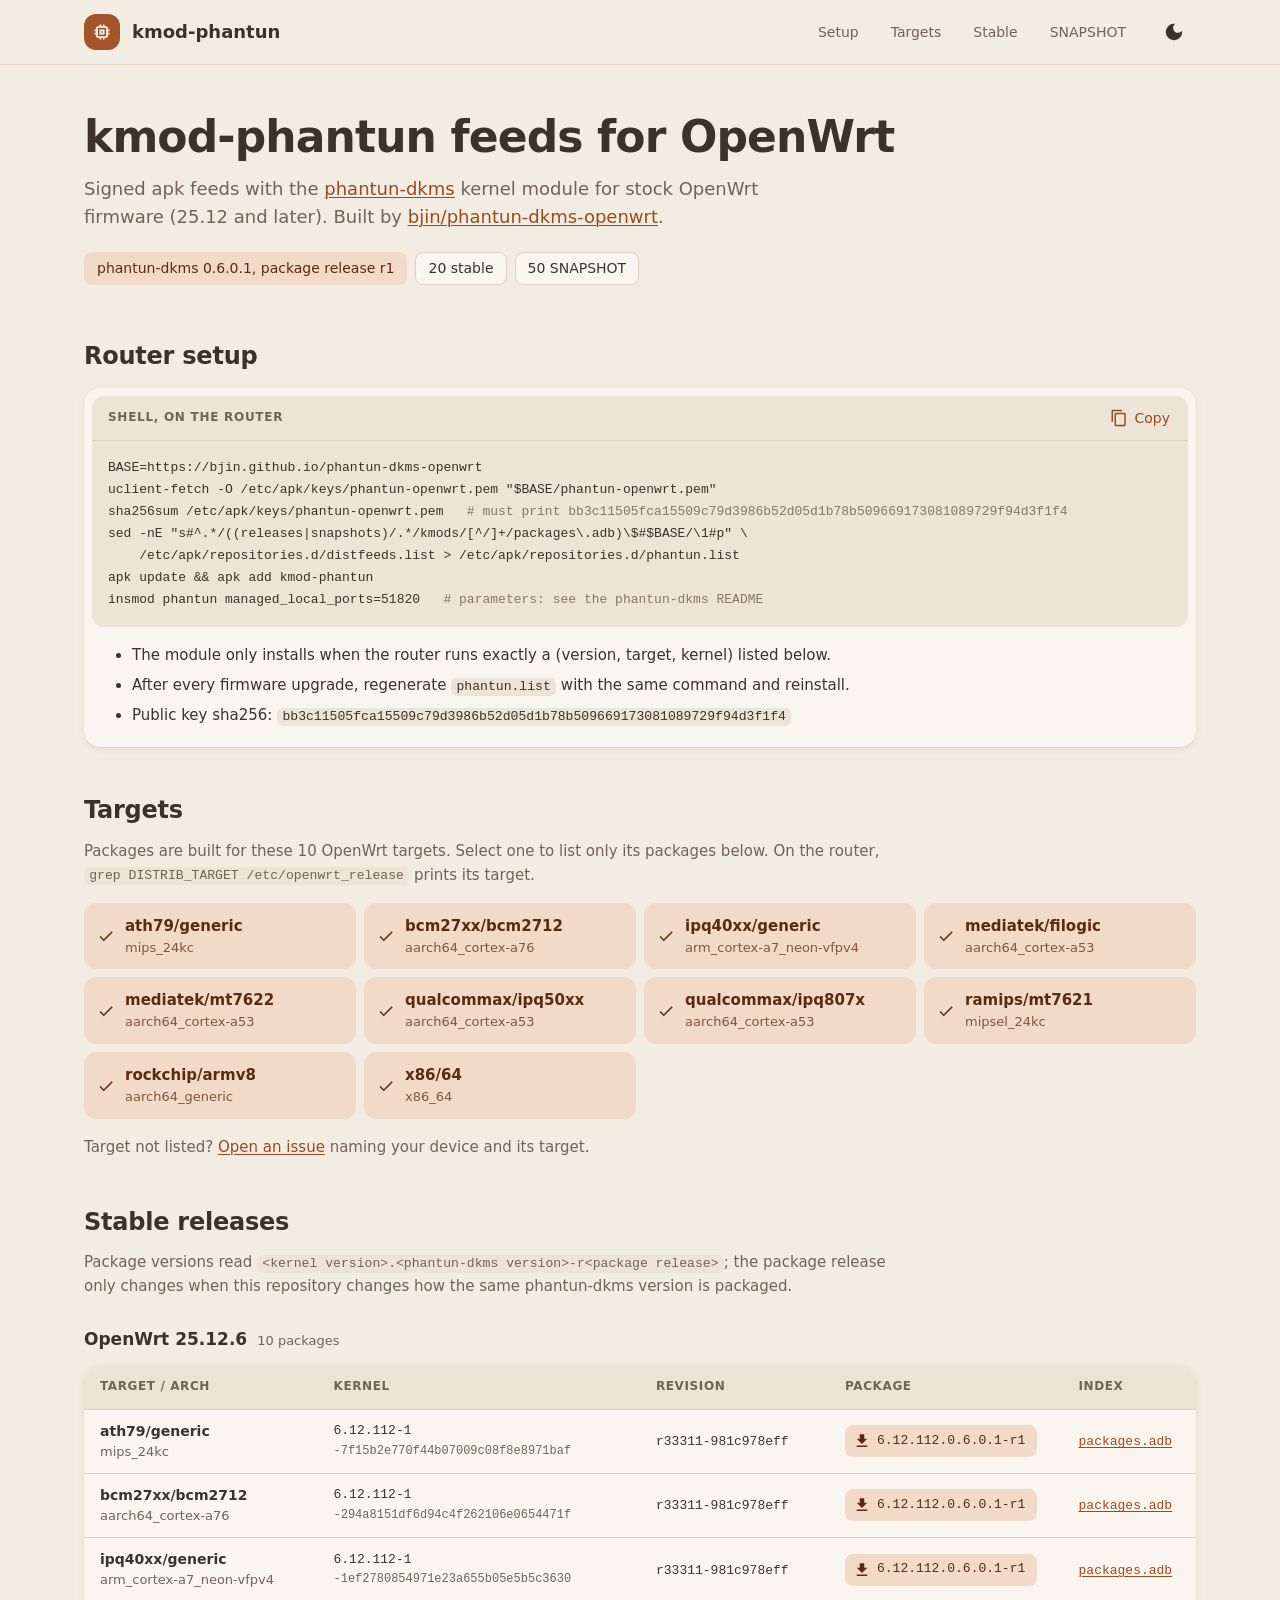
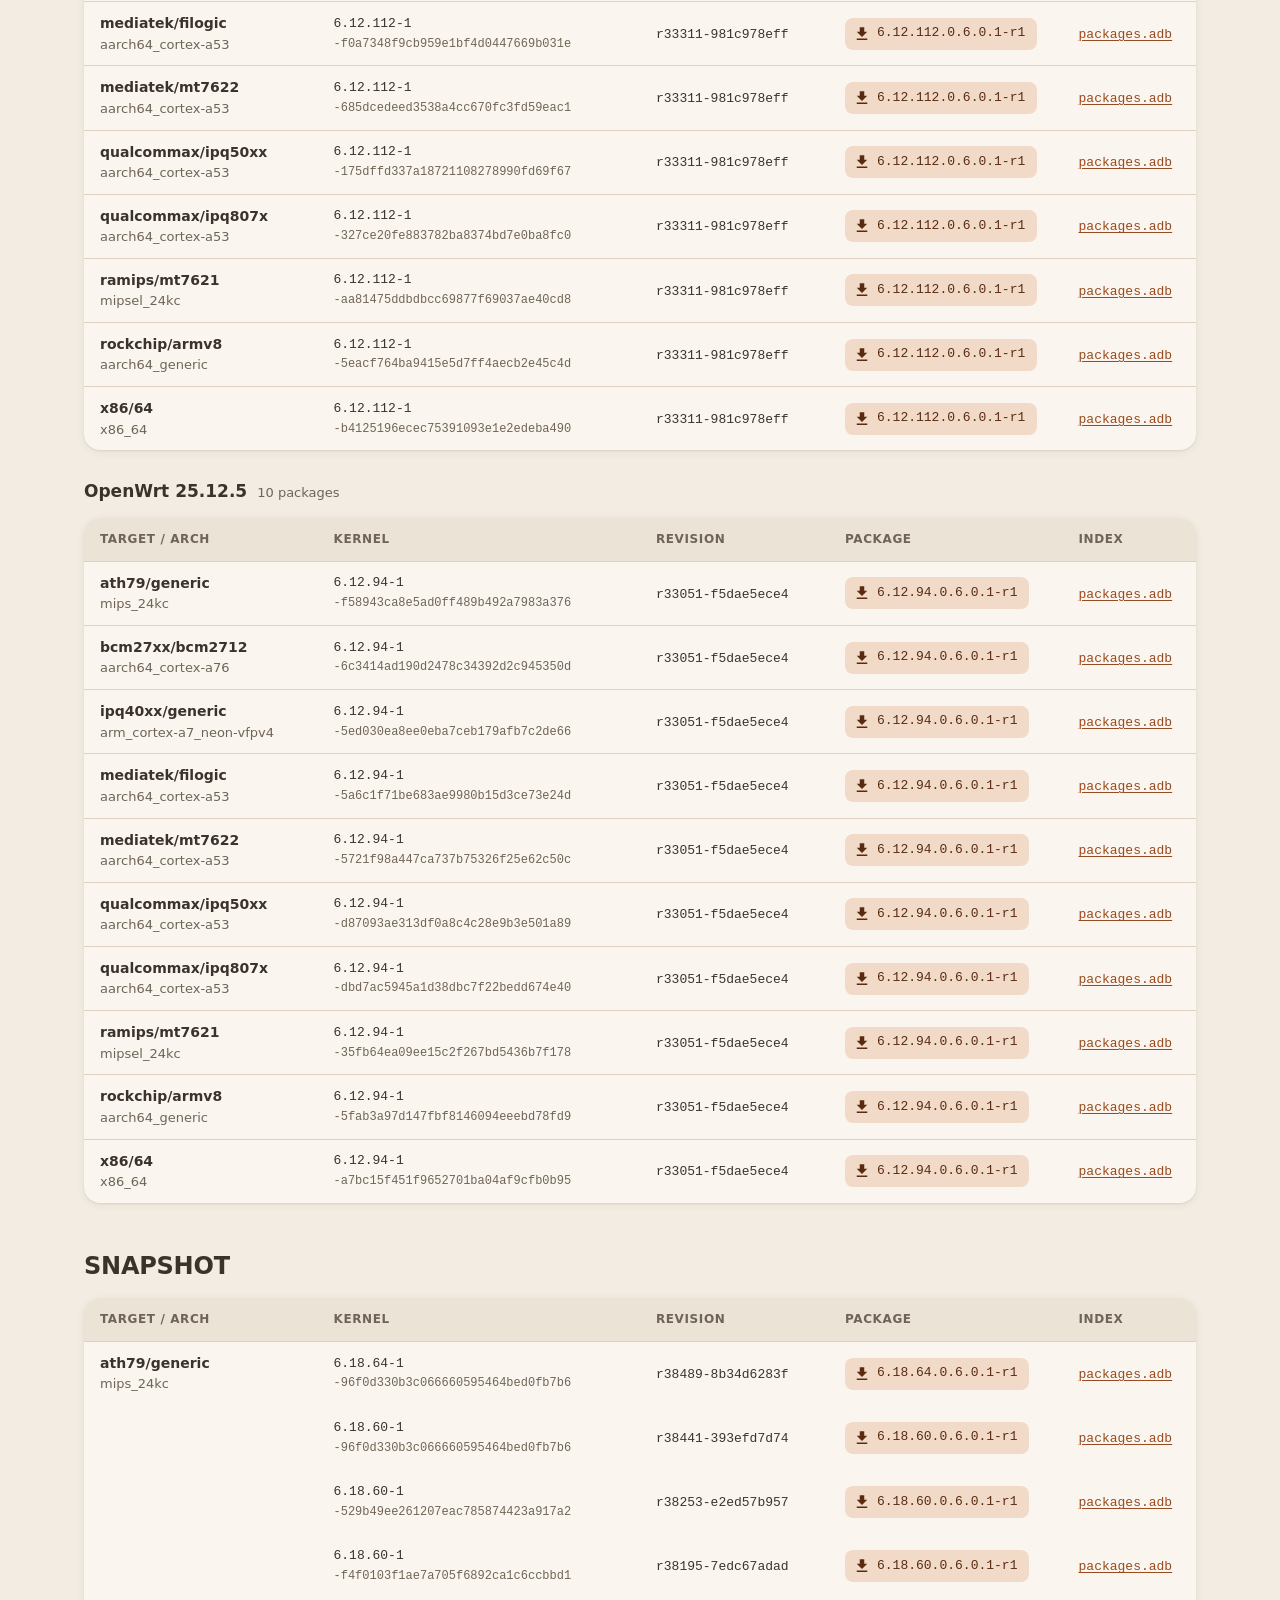
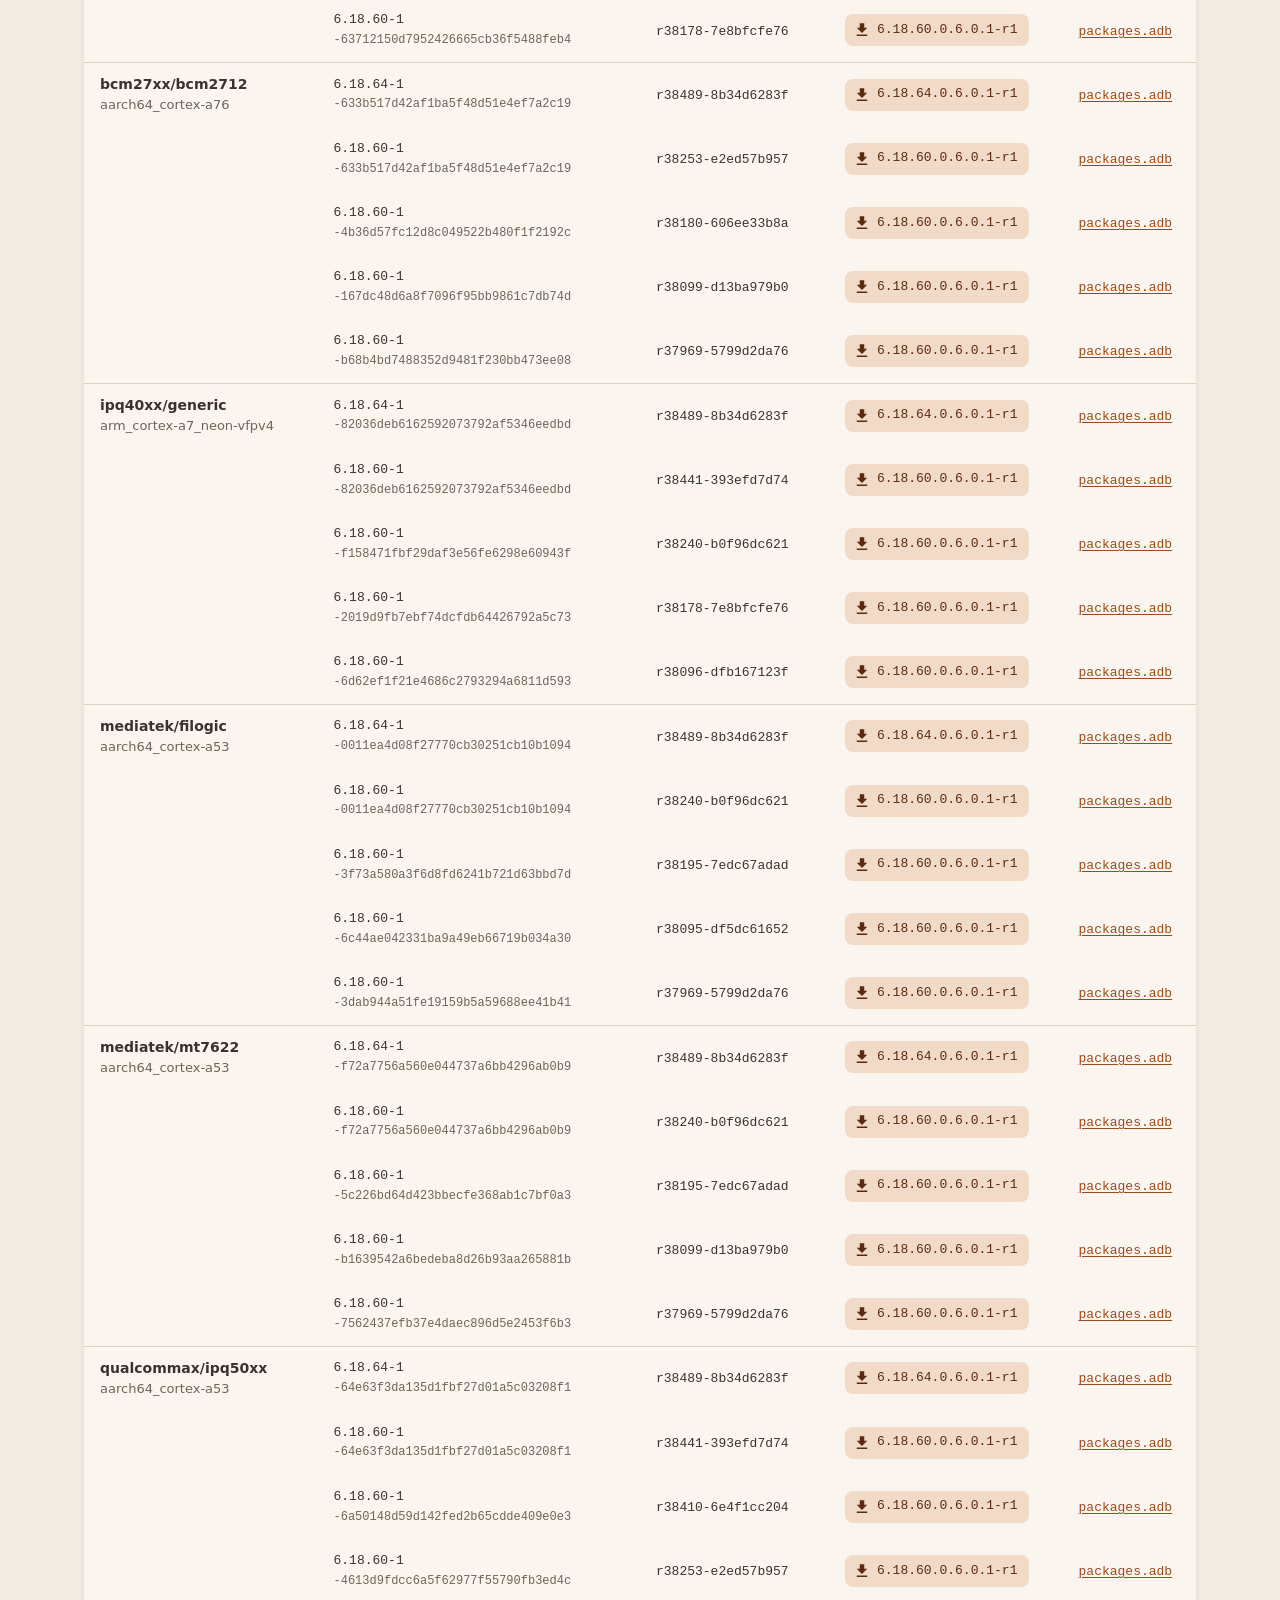
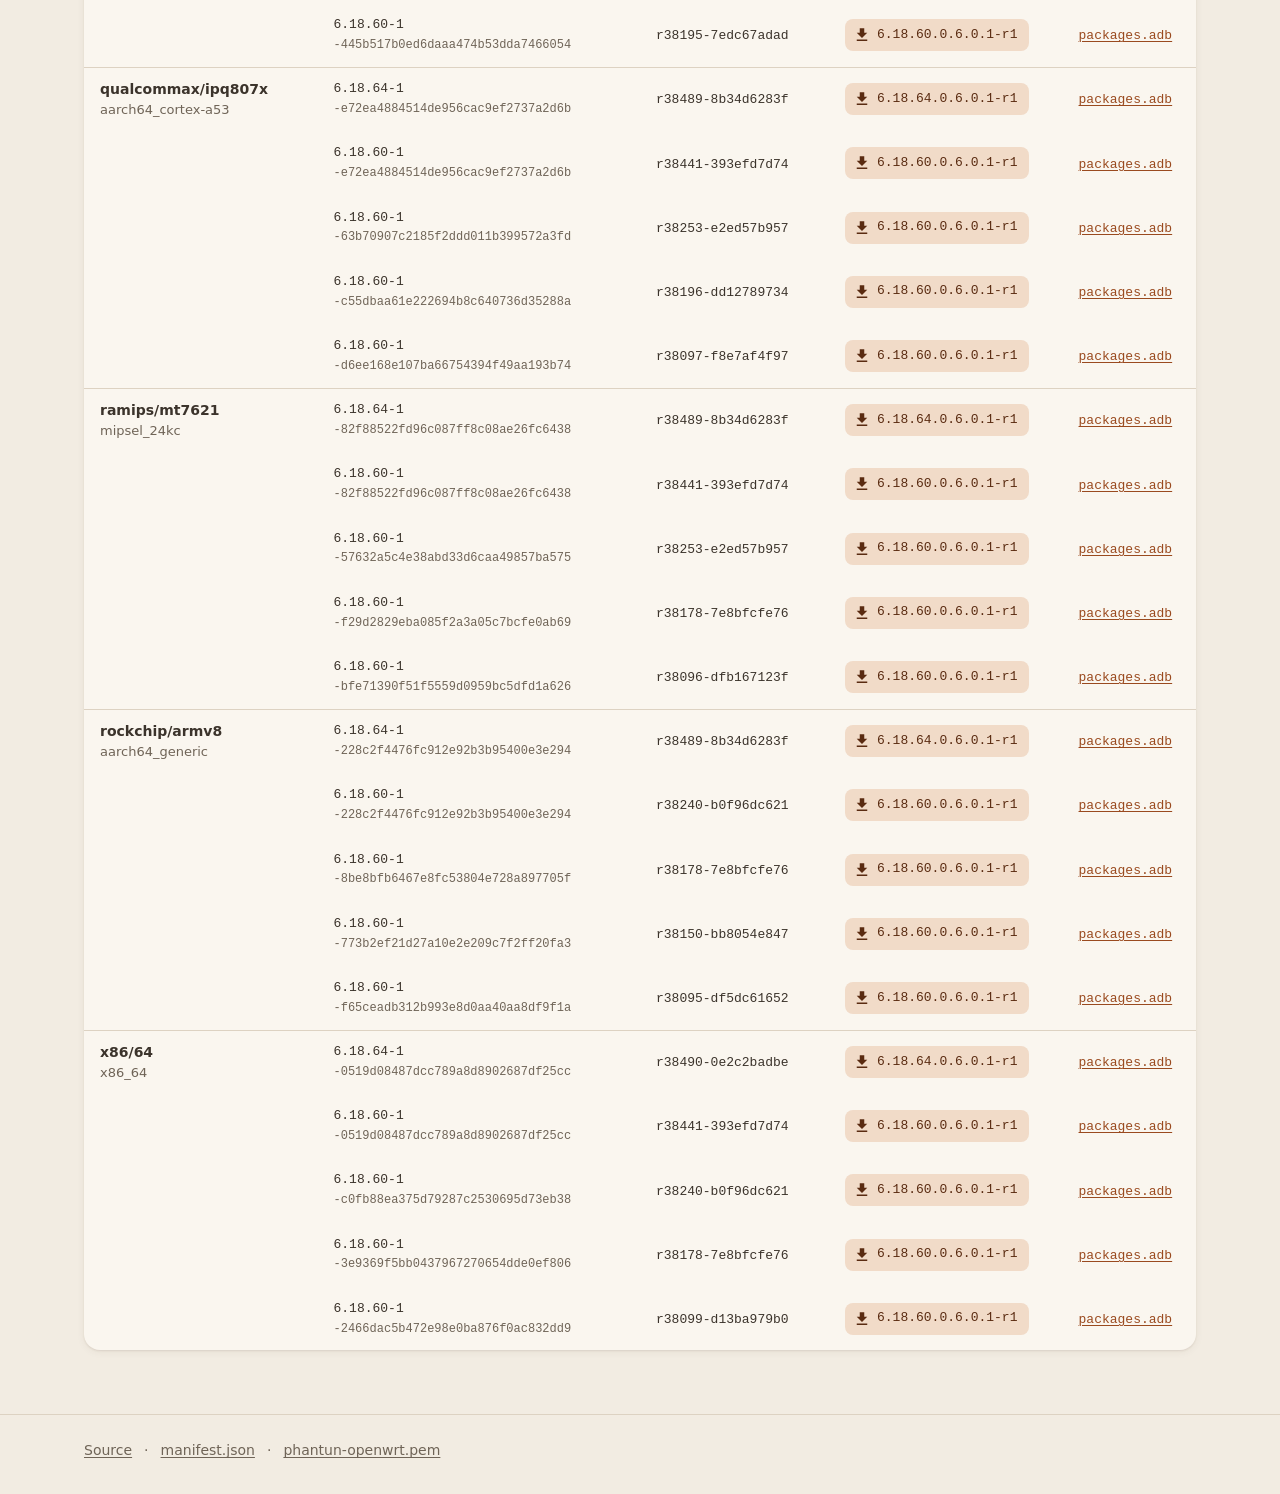
==== commit 2a8b49e5: "publish from https://github.com/bjin/phantun-dkms-openwrt/actions/runs/44742483257" ====
--- a/index.html
+++ b/index.html
@@ -1052,56 +1052,56 @@
 <div class="table-card"><table>
 <thead><tr><th>Target / arch</th><th>Kernel</th><th>Revision</th><th>Package</th><th>Index</th></tr></thead>
 <tbody>
-<tr data-target="ath79/generic"><td class="target">ath79/generic<span class="arch">mips_24kc</span></td><td data-label="Kernel"><div class="kernel">6.18.60-1<span class="vermagic">-cfa7826eec2ef4669ccad8846a88145b</span></div></td><td data-label="Revision"><span class="mono">r38133-b455c5b851</span></td><td class="action"><a class="pkg" href="snapshots/targets/ath79/generic/kmods/6.18.60-1-cfa7826eec2ef4669ccad8846a88145b/kmod-phantun-6.18.60.0.6.0.1-r1.apk" title="kmod-phantun-6.18.60.0.6.0.1-r1.apk"><svg class="icon"><use href="#i-download"/></svg>6.18.60.0.6.0.1-r1</a></td><td class="action"><a class="idx" href="snapshots/targets/ath79/generic/kmods/6.18.60-1-cfa7826eec2ef4669ccad8846a88145b/packages.adb">packages.adb</a></td></tr>
-<tr data-target="ath79/generic" class="more"><td class="target">ath79/generic<span class="arch">mips_24kc</span></td><td data-label="Kernel"><div class="kernel">6.18.60-1<span class="vermagic">-cd293e37c4a10fa8e7b9e037a558de20</span></div></td><td data-label="Revision"><span class="mono">r38096-dfb167123f</span></td><td class="action"><a class="pkg" href="snapshots/targets/ath79/generic/kmods/6.18.60-1-cd293e37c4a10fa8e7b9e037a558de20/kmod-phantun-6.18.60.0.6.0.1-r1.apk" title="kmod-phantun-6.18.60.0.6.0.1-r1.apk"><svg class="icon"><use href="#i-download"/></svg>6.18.60.0.6.0.1-r1</a></td><td class="action"><a class="idx" href="snapshots/targets/ath79/generic/kmods/6.18.60-1-cd293e37c4a10fa8e7b9e037a558de20/packages.adb">packages.adb</a></td></tr>
-<tr data-target="ath79/generic" class="more"><td class="target">ath79/generic<span class="arch">mips_24kc</span></td><td data-label="Kernel"><div class="kernel">6.18.60-1<span class="vermagic">-5b6a229b66e82d847461ae6374c79b95</span></div></td><td data-label="Revision"><span class="mono">r37969-5799d2da76</span></td><td class="action"><a class="pkg" href="snapshots/targets/ath79/generic/kmods/6.18.60-1-5b6a229b66e82d847461ae6374c79b95/kmod-phantun-6.18.60.0.6.0.1-r1.apk" title="kmod-phantun-6.18.60.0.6.0.1-r1.apk"><svg class="icon"><use href="#i-download"/></svg>6.18.60.0.6.0.1-r1</a></td><td class="action"><a class="idx" href="snapshots/targets/ath79/generic/kmods/6.18.60-1-5b6a229b66e82d847461ae6374c79b95/packages.adb">packages.adb</a></td></tr>
-<tr data-target="ath79/generic" class="more"><td class="target">ath79/generic<span class="arch">mips_24kc</span></td><td data-label="Kernel"><div class="kernel">6.18.55-1<span class="vermagic">-91e922973ec440d5eeb9c9166047c3dc</span></div></td><td data-label="Revision"><span class="mono">r37936-116414a355</span></td><td class="action"><a class="pkg" href="snapshots/targets/ath79/generic/kmods/6.18.55-1-91e922973ec440d5eeb9c9166047c3dc/kmod-phantun-6.18.55.0.6.0.1-r1.apk" title="kmod-phantun-6.18.55.0.6.0.1-r1.apk"><svg class="icon"><use href="#i-download"/></svg>6.18.55.0.6.0.1-r1</a></td><td class="action"><a class="idx" href="snapshots/targets/ath79/generic/kmods/6.18.55-1-91e922973ec440d5eeb9c9166047c3dc/packages.adb">packages.adb</a></td></tr>
-<tr data-target="ath79/generic" class="more"><td class="target">ath79/generic<span class="arch">mips_24kc</span></td><td data-label="Kernel"><div class="kernel">6.18.55-1<span class="vermagic">-521ecc19ce228b6668e545d840aad838</span></div></td><td data-label="Revision"><span class="mono">r37641-818516b92c</span></td><td class="action"><a class="pkg" href="snapshots/targets/ath79/generic/kmods/6.18.55-1-521ecc19ce228b6668e545d840aad838/kmod-phantun-6.18.55.0.6.0.1-r1.apk" title="kmod-phantun-6.18.55.0.6.0.1-r1.apk"><svg class="icon"><use href="#i-download"/></svg>6.18.55.0.6.0.1-r1</a></td><td class="action"><a class="idx" href="snapshots/targets/ath79/generic/kmods/6.18.55-1-521ecc19ce228b6668e545d840aad838/packages.adb">packages.adb</a></td></tr>
-<tr data-target="bcm27xx/bcm2712"><td class="target">bcm27xx/bcm2712<span class="arch">aarch64_cortex-a76</span></td><td data-label="Kernel"><div class="kernel">6.18.60-1<span class="vermagic">-167dc48d6a8f7096f95bb9861c7db74d</span></div></td><td data-label="Revision"><span class="mono">r38099-d13ba979b0</span></td><td class="action"><a class="pkg" href="snapshots/targets/bcm27xx/bcm2712/kmods/6.18.60-1-167dc48d6a8f7096f95bb9861c7db74d/kmod-phantun-6.18.60.0.6.0.1-r1.apk" title="kmod-phantun-6.18.60.0.6.0.1-r1.apk"><svg class="icon"><use href="#i-download"/></svg>6.18.60.0.6.0.1-r1</a></td><td class="action"><a class="idx" href="snapshots/targets/bcm27xx/bcm2712/kmods/6.18.60-1-167dc48d6a8f7096f95bb9861c7db74d/packages.adb">packages.adb</a></td></tr>
+<tr data-target="ath79/generic"><td class="target">ath79/generic<span class="arch">mips_24kc</span></td><td data-label="Kernel"><div class="kernel">6.18.64-1<span class="vermagic">-96f0d330b3c066660595464bed0fb7b6</span></div></td><td data-label="Revision"><span class="mono">r38489-8b34d6283f</span></td><td class="action"><a class="pkg" href="snapshots/targets/ath79/generic/kmods/6.18.64-1-96f0d330b3c066660595464bed0fb7b6/kmod-phantun-6.18.64.0.6.0.1-r1.apk" title="kmod-phantun-6.18.64.0.6.0.1-r1.apk"><svg class="icon"><use href="#i-download"/></svg>6.18.64.0.6.0.1-r1</a></td><td class="action"><a class="idx" href="snapshots/targets/ath79/generic/kmods/6.18.64-1-96f0d330b3c066660595464bed0fb7b6/packages.adb">packages.adb</a></td></tr>
+<tr data-target="ath79/generic" class="more"><td class="target">ath79/generic<span class="arch">mips_24kc</span></td><td data-label="Kernel"><div class="kernel">6.18.60-1<span class="vermagic">-96f0d330b3c066660595464bed0fb7b6</span></div></td><td data-label="Revision"><span class="mono">r38441-393efd7d74</span></td><td class="action"><a class="pkg" href="snapshots/targets/ath79/generic/kmods/6.18.60-1-96f0d330b3c066660595464bed0fb7b6/kmod-phantun-6.18.60.0.6.0.1-r1.apk" title="kmod-phantun-6.18.60.0.6.0.1-r1.apk"><svg class="icon"><use href="#i-download"/></svg>6.18.60.0.6.0.1-r1</a></td><td class="action"><a class="idx" href="snapshots/targets/ath79/generic/kmods/6.18.60-1-96f0d330b3c066660595464bed0fb7b6/packages.adb">packages.adb</a></td></tr>
+<tr data-target="ath79/generic" class="more"><td class="target">ath79/generic<span class="arch">mips_24kc</span></td><td data-label="Kernel"><div class="kernel">6.18.60-1<span class="vermagic">-529b49ee261207eac785874423a917a2</span></div></td><td data-label="Revision"><span class="mono">r38253-e2ed57b957</span></td><td class="action"><a class="pkg" href="snapshots/targets/ath79/generic/kmods/6.18.60-1-529b49ee261207eac785874423a917a2/kmod-phantun-6.18.60.0.6.0.1-r1.apk" title="kmod-phantun-6.18.60.0.6.0.1-r1.apk"><svg class="icon"><use href="#i-download"/></svg>6.18.60.0.6.0.1-r1</a></td><td class="action"><a class="idx" href="snapshots/targets/ath79/generic/kmods/6.18.60-1-529b49ee261207eac785874423a917a2/packages.adb">packages.adb</a></td></tr>
+<tr data-target="ath79/generic" class="more"><td class="target">ath79/generic<span class="arch">mips_24kc</span></td><td data-label="Kernel"><div class="kernel">6.18.60-1<span class="vermagic">-f4f0103f1ae7a705f6892ca1c6ccbbd1</span></div></td><td data-label="Revision"><span class="mono">r38195-7edc67adad</span></td><td class="action"><a class="pkg" href="snapshots/targets/ath79/generic/kmods/6.18.60-1-f4f0103f1ae7a705f6892ca1c6ccbbd1/kmod-phantun-6.18.60.0.6.0.1-r1.apk" title="kmod-phantun-6.18.60.0.6.0.1-r1.apk"><svg class="icon"><use href="#i-download"/></svg>6.18.60.0.6.0.1-r1</a></td><td class="action"><a class="idx" href="snapshots/targets/ath79/generic/kmods/6.18.60-1-f4f0103f1ae7a705f6892ca1c6ccbbd1/packages.adb">packages.adb</a></td></tr>
+<tr data-target="ath79/generic" class="more"><td class="target">ath79/generic<span class="arch">mips_24kc</span></td><td data-label="Kernel"><div class="kernel">6.18.60-1<span class="vermagic">-63712150d7952426665cb36f5488feb4</span></div></td><td data-label="Revision"><span class="mono">r38178-7e8bfcfe76</span></td><td class="action"><a class="pkg" href="snapshots/targets/ath79/generic/kmods/6.18.60-1-63712150d7952426665cb36f5488feb4/kmod-phantun-6.18.60.0.6.0.1-r1.apk" title="kmod-phantun-6.18.60.0.6.0.1-r1.apk"><svg class="icon"><use href="#i-download"/></svg>6.18.60.0.6.0.1-r1</a></td><td class="action"><a class="idx" href="snapshots/targets/ath79/generic/kmods/6.18.60-1-63712150d7952426665cb36f5488feb4/packages.adb">packages.adb</a></td></tr>
+<tr data-target="bcm27xx/bcm2712"><td class="target">bcm27xx/bcm2712<span class="arch">aarch64_cortex-a76</span></td><td data-label="Kernel"><div class="kernel">6.18.64-1<span class="vermagic">-633b517d42af1ba5f48d51e4ef7a2c19</span></div></td><td data-label="Revision"><span class="mono">r38489-8b34d6283f</span></td><td class="action"><a class="pkg" href="snapshots/targets/bcm27xx/bcm2712/kmods/6.18.64-1-633b517d42af1ba5f48d51e4ef7a2c19/kmod-phantun-6.18.64.0.6.0.1-r1.apk" title="kmod-phantun-6.18.64.0.6.0.1-r1.apk"><svg class="icon"><use href="#i-download"/></svg>6.18.64.0.6.0.1-r1</a></td><td class="action"><a class="idx" href="snapshots/targets/bcm27xx/bcm2712/kmods/6.18.64-1-633b517d42af1ba5f48d51e4ef7a2c19/packages.adb">packages.adb</a></td></tr>
+<tr data-target="bcm27xx/bcm2712" class="more"><td class="target">bcm27xx/bcm2712<span class="arch">aarch64_cortex-a76</span></td><td data-label="Kernel"><div class="kernel">6.18.60-1<span class="vermagic">-633b517d42af1ba5f48d51e4ef7a2c19</span></div></td><td data-label="Revision"><span class="mono">r38253-e2ed57b957</span></td><td class="action"><a class="pkg" href="snapshots/targets/bcm27xx/bcm2712/kmods/6.18.60-1-633b517d42af1ba5f48d51e4ef7a2c19/kmod-phantun-6.18.60.0.6.0.1-r1.apk" title="kmod-phantun-6.18.60.0.6.0.1-r1.apk"><svg class="icon"><use href="#i-download"/></svg>6.18.60.0.6.0.1-r1</a></td><td class="action"><a class="idx" href="snapshots/targets/bcm27xx/bcm2712/kmods/6.18.60-1-633b517d42af1ba5f48d51e4ef7a2c19/packages.adb">packages.adb</a></td></tr>
+<tr data-target="bcm27xx/bcm2712" class="more"><td class="target">bcm27xx/bcm2712<span class="arch">aarch64_cortex-a76</span></td><td data-label="Kernel"><div class="kernel">6.18.60-1<span class="vermagic">-4b36d57fc12d8c049522b480f1f2192c</span></div></td><td data-label="Revision"><span class="mono">r38180-606ee33b8a</span></td><td class="action"><a class="pkg" href="snapshots/targets/bcm27xx/bcm2712/kmods/6.18.60-1-4b36d57fc12d8c049522b480f1f2192c/kmod-phantun-6.18.60.0.6.0.1-r1.apk" title="kmod-phantun-6.18.60.0.6.0.1-r1.apk"><svg class="icon"><use href="#i-download"/></svg>6.18.60.0.6.0.1-r1</a></td><td class="action"><a class="idx" href="snapshots/targets/bcm27xx/bcm2712/kmods/6.18.60-1-4b36d57fc12d8c049522b480f1f2192c/packages.adb">packages.adb</a></td></tr>
+<tr data-target="bcm27xx/bcm2712" class="more"><td class="target">bcm27xx/bcm2712<span class="arch">aarch64_cortex-a76</span></td><td data-label="Kernel"><div class="kernel">6.18.60-1<span class="vermagic">-167dc48d6a8f7096f95bb9861c7db74d</span></div></td><td data-label="Revision"><span class="mono">r38099-d13ba979b0</span></td><td class="action"><a class="pkg" href="snapshots/targets/bcm27xx/bcm2712/kmods/6.18.60-1-167dc48d6a8f7096f95bb9861c7db74d/kmod-phantun-6.18.60.0.6.0.1-r1.apk" title="kmod-phantun-6.18.60.0.6.0.1-r1.apk"><svg class="icon"><use href="#i-download"/></svg>6.18.60.0.6.0.1-r1</a></td><td class="action"><a class="idx" href="snapshots/targets/bcm27xx/bcm2712/kmods/6.18.60-1-167dc48d6a8f7096f95bb9861c7db74d/packages.adb">packages.adb</a></td></tr>
 <tr data-target="bcm27xx/bcm2712" class="more"><td class="target">bcm27xx/bcm2712<span class="arch">aarch64_cortex-a76</span></td><td data-label="Kernel"><div class="kernel">6.18.60-1<span class="vermagic">-b68b4bd7488352d9481f230bb473ee08</span></div></td><td data-label="Revision"><span class="mono">r37969-5799d2da76</span></td><td class="action"><a class="pkg" href="snapshots/targets/bcm27xx/bcm2712/kmods/6.18.60-1-b68b4bd7488352d9481f230bb473ee08/kmod-phantun-6.18.60.0.6.0.1-r1.apk" title="kmod-phantun-6.18.60.0.6.0.1-r1.apk"><svg class="icon"><use href="#i-download"/></svg>6.18.60.0.6.0.1-r1</a></td><td class="action"><a class="idx" href="snapshots/targets/bcm27xx/bcm2712/kmods/6.18.60-1-b68b4bd7488352d9481f230bb473ee08/packages.adb">packages.adb</a></td></tr>
-<tr data-target="bcm27xx/bcm2712" class="more"><td class="target">bcm27xx/bcm2712<span class="arch">aarch64_cortex-a76</span></td><td data-label="Kernel"><div class="kernel">6.18.55-1<span class="vermagic">-82af431feb5232c158c9704c43ecd1e4</span></div></td><td data-label="Revision"><span class="mono">r37945-3b7e7c00e2</span></td><td class="action"><a class="pkg" href="snapshots/targets/bcm27xx/bcm2712/kmods/6.18.55-1-82af431feb5232c158c9704c43ecd1e4/kmod-phantun-6.18.55.0.6.0.1-r1.apk" title="kmod-phantun-6.18.55.0.6.0.1-r1.apk"><svg class="icon"><use href="#i-download"/></svg>6.18.55.0.6.0.1-r1</a></td><td class="action"><a class="idx" href="snapshots/targets/bcm27xx/bcm2712/kmods/6.18.55-1-82af431feb5232c158c9704c43ecd1e4/packages.adb">packages.adb</a></td></tr>
-<tr data-target="bcm27xx/bcm2712" class="more"><td class="target">bcm27xx/bcm2712<span class="arch">aarch64_cortex-a76</span></td><td data-label="Kernel"><div class="kernel">6.18.55-1<span class="vermagic">-cbc7fa720d695e93d2f47ce3f2ab6120</span></div></td><td data-label="Revision"><span class="mono">r37652-5192094fd6</span></td><td class="action"><a class="pkg" href="snapshots/targets/bcm27xx/bcm2712/kmods/6.18.55-1-cbc7fa720d695e93d2f47ce3f2ab6120/kmod-phantun-6.18.55.0.6.0.1-r1.apk" title="kmod-phantun-6.18.55.0.6.0.1-r1.apk"><svg class="icon"><use href="#i-download"/></svg>6.18.55.0.6.0.1-r1</a></td><td class="action"><a class="idx" href="snapshots/targets/bcm27xx/bcm2712/kmods/6.18.55-1-cbc7fa720d695e93d2f47ce3f2ab6120/packages.adb">packages.adb</a></td></tr>
-<tr data-target="bcm27xx/bcm2712" class="more"><td class="target">bcm27xx/bcm2712<span class="arch">aarch64_cortex-a76</span></td><td data-label="Kernel"><div class="kernel">6.18.55-1<span class="vermagic">-4835e45415a49c3b1e0e0afca190a0a9</span></div></td><td data-label="Revision"><span class="mono">r37616-a31dd90f69</span></td><td class="action"><a class="pkg" href="snapshots/targets/bcm27xx/bcm2712/kmods/6.18.55-1-4835e45415a49c3b1e0e0afca190a0a9/kmod-phantun-6.18.55.0.6.0.1-r1.apk" title="kmod-phantun-6.18.55.0.6.0.1-r1.apk"><svg class="icon"><use href="#i-download"/></svg>6.18.55.0.6.0.1-r1</a></td><td class="action"><a class="idx" href="snapshots/targets/bcm27xx/bcm2712/kmods/6.18.55-1-4835e45415a49c3b1e0e0afca190a0a9/packages.adb">packages.adb</a></td></tr>
-<tr data-target="ipq40xx/generic"><td class="target">ipq40xx/generic<span class="arch">arm_cortex-a7_neon-vfpv4</span></td><td data-label="Kernel"><div class="kernel">6.18.60-1<span class="vermagic">-6d62ef1f21e4686c2793294a6811d593</span></div></td><td data-label="Revision"><span class="mono">r38096-dfb167123f</span></td><td class="action"><a class="pkg" href="snapshots/targets/ipq40xx/generic/kmods/6.18.60-1-6d62ef1f21e4686c2793294a6811d593/kmod-phantun-6.18.60.0.6.0.1-r1.apk" title="kmod-phantun-6.18.60.0.6.0.1-r1.apk"><svg class="icon"><use href="#i-download"/></svg>6.18.60.0.6.0.1-r1</a></td><td class="action"><a class="idx" href="snapshots/targets/ipq40xx/generic/kmods/6.18.60-1-6d62ef1f21e4686c2793294a6811d593/packages.adb">packages.adb</a></td></tr>
-<tr data-target="ipq40xx/generic" class="more"><td class="target">ipq40xx/generic<span class="arch">arm_cortex-a7_neon-vfpv4</span></td><td data-label="Kernel"><div class="kernel">6.18.60-1<span class="vermagic">-81b847199d7aad2b91a0316a760228b2</span></div></td><td data-label="Revision"><span class="mono">r38011-46e6335fbd</span></td><td class="action"><a class="pkg" href="snapshots/targets/ipq40xx/generic/kmods/6.18.60-1-81b847199d7aad2b91a0316a760228b2/kmod-phantun-6.18.60.0.6.0.1-r1.apk" title="kmod-phantun-6.18.60.0.6.0.1-r1.apk"><svg class="icon"><use href="#i-download"/></svg>6.18.60.0.6.0.1-r1</a></td><td class="action"><a class="idx" href="snapshots/targets/ipq40xx/generic/kmods/6.18.60-1-81b847199d7aad2b91a0316a760228b2/packages.adb">packages.adb</a></td></tr>
-<tr data-target="ipq40xx/generic" class="more"><td class="target">ipq40xx/generic<span class="arch">arm_cortex-a7_neon-vfpv4</span></td><td data-label="Kernel"><div class="kernel">6.18.60-1<span class="vermagic">-795efe9322a9c8de731c89575f7c91e8</span></div></td><td data-label="Revision"><span class="mono">r37969-5799d2da76</span></td><td class="action"><a class="pkg" href="snapshots/targets/ipq40xx/generic/kmods/6.18.60-1-795efe9322a9c8de731c89575f7c91e8/kmod-phantun-6.18.60.0.6.0.1-r1.apk" title="kmod-phantun-6.18.60.0.6.0.1-r1.apk"><svg class="icon"><use href="#i-download"/></svg>6.18.60.0.6.0.1-r1</a></td><td class="action"><a class="idx" href="snapshots/targets/ipq40xx/generic/kmods/6.18.60-1-795efe9322a9c8de731c89575f7c91e8/packages.adb">packages.adb</a></td></tr>
-<tr data-target="ipq40xx/generic" class="more"><td class="target">ipq40xx/generic<span class="arch">arm_cortex-a7_neon-vfpv4</span></td><td data-label="Kernel"><div class="kernel">6.18.55-1<span class="vermagic">-645af37da6eaf40340af734903cbedbe</span></div></td><td data-label="Revision"><span class="mono">r37939-a516fe3151</span></td><td class="action"><a class="pkg" href="snapshots/targets/ipq40xx/generic/kmods/6.18.55-1-645af37da6eaf40340af734903cbedbe/kmod-phantun-6.18.55.0.6.0.1-r1.apk" title="kmod-phantun-6.18.55.0.6.0.1-r1.apk"><svg class="icon"><use href="#i-download"/></svg>6.18.55.0.6.0.1-r1</a></td><td class="action"><a class="idx" href="snapshots/targets/ipq40xx/generic/kmods/6.18.55-1-645af37da6eaf40340af734903cbedbe/packages.adb">packages.adb</a></td></tr>
-<tr data-target="ipq40xx/generic" class="more"><td class="target">ipq40xx/generic<span class="arch">arm_cortex-a7_neon-vfpv4</span></td><td data-label="Kernel"><div class="kernel">6.18.55-1<span class="vermagic">-f52e0b73f4fe63a92c2ade955f826f65</span></div></td><td data-label="Revision"><span class="mono">r37652-5192094fd6</span></td><td class="action"><a class="pkg" href="snapshots/targets/ipq40xx/generic/kmods/6.18.55-1-f52e0b73f4fe63a92c2ade955f826f65/kmod-phantun-6.18.55.0.6.0.1-r1.apk" title="kmod-phantun-6.18.55.0.6.0.1-r1.apk"><svg class="icon"><use href="#i-download"/></svg>6.18.55.0.6.0.1-r1</a></td><td class="action"><a class="idx" href="snapshots/targets/ipq40xx/generic/kmods/6.18.55-1-f52e0b73f4fe63a92c2ade955f826f65/packages.adb">packages.adb</a></td></tr>
-<tr data-target="mediatek/filogic"><td class="target">mediatek/filogic<span class="arch">aarch64_cortex-a53</span></td><td data-label="Kernel"><div class="kernel">6.18.60-1<span class="vermagic">-6c44ae042331ba9a49eb66719b034a30</span></div></td><td data-label="Revision"><span class="mono">r38095-df5dc61652</span></td><td class="action"><a class="pkg" href="snapshots/targets/mediatek/filogic/kmods/6.18.60-1-6c44ae042331ba9a49eb66719b034a30/kmod-phantun-6.18.60.0.6.0.1-r1.apk" title="kmod-phantun-6.18.60.0.6.0.1-r1.apk"><svg class="icon"><use href="#i-download"/></svg>6.18.60.0.6.0.1-r1</a></td><td class="action"><a class="idx" href="snapshots/targets/mediatek/filogic/kmods/6.18.60-1-6c44ae042331ba9a49eb66719b034a30/packages.adb">packages.adb</a></td></tr>
+<tr data-target="ipq40xx/generic"><td class="target">ipq40xx/generic<span class="arch">arm_cortex-a7_neon-vfpv4</span></td><td data-label="Kernel"><div class="kernel">6.18.64-1<span class="vermagic">-82036deb6162592073792af5346eedbd</span></div></td><td data-label="Revision"><span class="mono">r38489-8b34d6283f</span></td><td class="action"><a class="pkg" href="snapshots/targets/ipq40xx/generic/kmods/6.18.64-1-82036deb6162592073792af5346eedbd/kmod-phantun-6.18.64.0.6.0.1-r1.apk" title="kmod-phantun-6.18.64.0.6.0.1-r1.apk"><svg class="icon"><use href="#i-download"/></svg>6.18.64.0.6.0.1-r1</a></td><td class="action"><a class="idx" href="snapshots/targets/ipq40xx/generic/kmods/6.18.64-1-82036deb6162592073792af5346eedbd/packages.adb">packages.adb</a></td></tr>
+<tr data-target="ipq40xx/generic" class="more"><td class="target">ipq40xx/generic<span class="arch">arm_cortex-a7_neon-vfpv4</span></td><td data-label="Kernel"><div class="kernel">6.18.60-1<span class="vermagic">-82036deb6162592073792af5346eedbd</span></div></td><td data-label="Revision"><span class="mono">r38441-393efd7d74</span></td><td class="action"><a class="pkg" href="snapshots/targets/ipq40xx/generic/kmods/6.18.60-1-82036deb6162592073792af5346eedbd/kmod-phantun-6.18.60.0.6.0.1-r1.apk" title="kmod-phantun-6.18.60.0.6.0.1-r1.apk"><svg class="icon"><use href="#i-download"/></svg>6.18.60.0.6.0.1-r1</a></td><td class="action"><a class="idx" href="snapshots/targets/ipq40xx/generic/kmods/6.18.60-1-82036deb6162592073792af5346eedbd/packages.adb">packages.adb</a></td></tr>
+<tr data-target="ipq40xx/generic" class="more"><td class="target">ipq40xx/generic<span class="arch">arm_cortex-a7_neon-vfpv4</span></td><td data-label="Kernel"><div class="kernel">6.18.60-1<span class="vermagic">-f158471fbf29daf3e56fe6298e60943f</span></div></td><td data-label="Revision"><span class="mono">r38240-b0f96dc621</span></td><td class="action"><a class="pkg" href="snapshots/targets/ipq40xx/generic/kmods/6.18.60-1-f158471fbf29daf3e56fe6298e60943f/kmod-phantun-6.18.60.0.6.0.1-r1.apk" title="kmod-phantun-6.18.60.0.6.0.1-r1.apk"><svg class="icon"><use href="#i-download"/></svg>6.18.60.0.6.0.1-r1</a></td><td class="action"><a class="idx" href="snapshots/targets/ipq40xx/generic/kmods/6.18.60-1-f158471fbf29daf3e56fe6298e60943f/packages.adb">packages.adb</a></td></tr>
+<tr data-target="ipq40xx/generic" class="more"><td class="target">ipq40xx/generic<span class="arch">arm_cortex-a7_neon-vfpv4</span></td><td data-label="Kernel"><div class="kernel">6.18.60-1<span class="vermagic">-2019d9fb7ebf74dcfdb64426792a5c73</span></div></td><td data-label="Revision"><span class="mono">r38178-7e8bfcfe76</span></td><td class="action"><a class="pkg" href="snapshots/targets/ipq40xx/generic/kmods/6.18.60-1-2019d9fb7ebf74dcfdb64426792a5c73/kmod-phantun-6.18.60.0.6.0.1-r1.apk" title="kmod-phantun-6.18.60.0.6.0.1-r1.apk"><svg class="icon"><use href="#i-download"/></svg>6.18.60.0.6.0.1-r1</a></td><td class="action"><a class="idx" href="snapshots/targets/ipq40xx/generic/kmods/6.18.60-1-2019d9fb7ebf74dcfdb64426792a5c73/packages.adb">packages.adb</a></td></tr>
+<tr data-target="ipq40xx/generic" class="more"><td class="target">ipq40xx/generic<span class="arch">arm_cortex-a7_neon-vfpv4</span></td><td data-label="Kernel"><div class="kernel">6.18.60-1<span class="vermagic">-6d62ef1f21e4686c2793294a6811d593</span></div></td><td data-label="Revision"><span class="mono">r38096-dfb167123f</span></td><td class="action"><a class="pkg" href="snapshots/targets/ipq40xx/generic/kmods/6.18.60-1-6d62ef1f21e4686c2793294a6811d593/kmod-phantun-6.18.60.0.6.0.1-r1.apk" title="kmod-phantun-6.18.60.0.6.0.1-r1.apk"><svg class="icon"><use href="#i-download"/></svg>6.18.60.0.6.0.1-r1</a></td><td class="action"><a class="idx" href="snapshots/targets/ipq40xx/generic/kmods/6.18.60-1-6d62ef1f21e4686c2793294a6811d593/packages.adb">packages.adb</a></td></tr>
+<tr data-target="mediatek/filogic"><td class="target">mediatek/filogic<span class="arch">aarch64_cortex-a53</span></td><td data-label="Kernel"><div class="kernel">6.18.64-1<span class="vermagic">-0011ea4d08f27770cb30251cb10b1094</span></div></td><td data-label="Revision"><span class="mono">r38489-8b34d6283f</span></td><td class="action"><a class="pkg" href="snapshots/targets/mediatek/filogic/kmods/6.18.64-1-0011ea4d08f27770cb30251cb10b1094/kmod-phantun-6.18.64.0.6.0.1-r1.apk" title="kmod-phantun-6.18.64.0.6.0.1-r1.apk"><svg class="icon"><use href="#i-download"/></svg>6.18.64.0.6.0.1-r1</a></td><td class="action"><a class="idx" href="snapshots/targets/mediatek/filogic/kmods/6.18.64-1-0011ea4d08f27770cb30251cb10b1094/packages.adb">packages.adb</a></td></tr>
+<tr data-target="mediatek/filogic" class="more"><td class="target">mediatek/filogic<span class="arch">aarch64_cortex-a53</span></td><td data-label="Kernel"><div class="kernel">6.18.60-1<span class="vermagic">-0011ea4d08f27770cb30251cb10b1094</span></div></td><td data-label="Revision"><span class="mono">r38240-b0f96dc621</span></td><td class="action"><a class="pkg" href="snapshots/targets/mediatek/filogic/kmods/6.18.60-1-0011ea4d08f27770cb30251cb10b1094/kmod-phantun-6.18.60.0.6.0.1-r1.apk" title="kmod-phantun-6.18.60.0.6.0.1-r1.apk"><svg class="icon"><use href="#i-download"/></svg>6.18.60.0.6.0.1-r1</a></td><td class="action"><a class="idx" href="snapshots/targets/mediatek/filogic/kmods/6.18.60-1-0011ea4d08f27770cb30251cb10b1094/packages.adb">packages.adb</a></td></tr>
+<tr data-target="mediatek/filogic" class="more"><td class="target">mediatek/filogic<span class="arch">aarch64_cortex-a53</span></td><td data-label="Kernel"><div class="kernel">6.18.60-1<span class="vermagic">-3f73a580a3f6d8fd6241b721d63bbd7d</span></div></td><td data-label="Revision"><span class="mono">r38195-7edc67adad</span></td><td class="action"><a class="pkg" href="snapshots/targets/mediatek/filogic/kmods/6.18.60-1-3f73a580a3f6d8fd6241b721d63bbd7d/kmod-phantun-6.18.60.0.6.0.1-r1.apk" title="kmod-phantun-6.18.60.0.6.0.1-r1.apk"><svg class="icon"><use href="#i-download"/></svg>6.18.60.0.6.0.1-r1</a></td><td class="action"><a class="idx" href="snapshots/targets/mediatek/filogic/kmods/6.18.60-1-3f73a580a3f6d8fd6241b721d63bbd7d/packages.adb">packages.adb</a></td></tr>
+<tr data-target="mediatek/filogic" class="more"><td class="target">mediatek/filogic<span class="arch">aarch64_cortex-a53</span></td><td data-label="Kernel"><div class="kernel">6.18.60-1<span class="vermagic">-6c44ae042331ba9a49eb66719b034a30</span></div></td><td data-label="Revision"><span class="mono">r38095-df5dc61652</span></td><td class="action"><a class="pkg" href="snapshots/targets/mediatek/filogic/kmods/6.18.60-1-6c44ae042331ba9a49eb66719b034a30/kmod-phantun-6.18.60.0.6.0.1-r1.apk" title="kmod-phantun-6.18.60.0.6.0.1-r1.apk"><svg class="icon"><use href="#i-download"/></svg>6.18.60.0.6.0.1-r1</a></td><td class="action"><a class="idx" href="snapshots/targets/mediatek/filogic/kmods/6.18.60-1-6c44ae042331ba9a49eb66719b034a30/packages.adb">packages.adb</a></td></tr>
 <tr data-target="mediatek/filogic" class="more"><td class="target">mediatek/filogic<span class="arch">aarch64_cortex-a53</span></td><td data-label="Kernel"><div class="kernel">6.18.60-1<span class="vermagic">-3dab944a51fe19159b5a59688ee41b41</span></div></td><td data-label="Revision"><span class="mono">r37969-5799d2da76</span></td><td class="action"><a class="pkg" href="snapshots/targets/mediatek/filogic/kmods/6.18.60-1-3dab944a51fe19159b5a59688ee41b41/kmod-phantun-6.18.60.0.6.0.1-r1.apk" title="kmod-phantun-6.18.60.0.6.0.1-r1.apk"><svg class="icon"><use href="#i-download"/></svg>6.18.60.0.6.0.1-r1</a></td><td class="action"><a class="idx" href="snapshots/targets/mediatek/filogic/kmods/6.18.60-1-3dab944a51fe19159b5a59688ee41b41/packages.adb">packages.adb</a></td></tr>
-<tr data-target="mediatek/filogic" class="more"><td class="target">mediatek/filogic<span class="arch">aarch64_cortex-a53</span></td><td data-label="Kernel"><div class="kernel">6.18.55-1<span class="vermagic">-b00ab40316cbcdd6a955b7c574290738</span></div></td><td data-label="Revision"><span class="mono">r37936-116414a355</span></td><td class="action"><a class="pkg" href="snapshots/targets/mediatek/filogic/kmods/6.18.55-1-b00ab40316cbcdd6a955b7c574290738/kmod-phantun-6.18.55.0.6.0.1-r1.apk" title="kmod-phantun-6.18.55.0.6.0.1-r1.apk"><svg class="icon"><use href="#i-download"/></svg>6.18.55.0.6.0.1-r1</a></td><td class="action"><a class="idx" href="snapshots/targets/mediatek/filogic/kmods/6.18.55-1-b00ab40316cbcdd6a955b7c574290738/packages.adb">packages.adb</a></td></tr>
-<tr data-target="mediatek/filogic" class="more"><td class="target">mediatek/filogic<span class="arch">aarch64_cortex-a53</span></td><td data-label="Kernel"><div class="kernel">6.18.55-1<span class="vermagic">-d74ab7d5c16c78da78efadc819a9c6e1</span></div></td><td data-label="Revision"><span class="mono">r37744-7d0bf92bee</span></td><td class="action"><a class="pkg" href="snapshots/targets/mediatek/filogic/kmods/6.18.55-1-d74ab7d5c16c78da78efadc819a9c6e1/kmod-phantun-6.18.55.0.6.0.1-r1.apk" title="kmod-phantun-6.18.55.0.6.0.1-r1.apk"><svg class="icon"><use href="#i-download"/></svg>6.18.55.0.6.0.1-r1</a></td><td class="action"><a class="idx" href="snapshots/targets/mediatek/filogic/kmods/6.18.55-1-d74ab7d5c16c78da78efadc819a9c6e1/packages.adb">packages.adb</a></td></tr>
-<tr data-target="mediatek/filogic" class="more"><td class="target">mediatek/filogic<span class="arch">aarch64_cortex-a53</span></td><td data-label="Kernel"><div class="kernel">6.18.55-1<span class="vermagic">-f98ecb9e161c2bffda404274fabb6702</span></div></td><td data-label="Revision"><span class="mono">r37652-5192094fd6</span></td><td class="action"><a class="pkg" href="snapshots/targets/mediatek/filogic/kmods/6.18.55-1-f98ecb9e161c2bffda404274fabb6702/kmod-phantun-6.18.55.0.6.0.1-r1.apk" title="kmod-phantun-6.18.55.0.6.0.1-r1.apk"><svg class="icon"><use href="#i-download"/></svg>6.18.55.0.6.0.1-r1</a></td><td class="action"><a class="idx" href="snapshots/targets/mediatek/filogic/kmods/6.18.55-1-f98ecb9e161c2bffda404274fabb6702/packages.adb">packages.adb</a></td></tr>
-<tr data-target="mediatek/mt7622"><td class="target">mediatek/mt7622<span class="arch">aarch64_cortex-a53</span></td><td data-label="Kernel"><div class="kernel">6.18.60-1<span class="vermagic">-b1639542a6bedeba8d26b93aa265881b</span></div></td><td data-label="Revision"><span class="mono">r38099-d13ba979b0</span></td><td class="action"><a class="pkg" href="snapshots/targets/mediatek/mt7622/kmods/6.18.60-1-b1639542a6bedeba8d26b93aa265881b/kmod-phantun-6.18.60.0.6.0.1-r1.apk" title="kmod-phantun-6.18.60.0.6.0.1-r1.apk"><svg class="icon"><use href="#i-download"/></svg>6.18.60.0.6.0.1-r1</a></td><td class="action"><a class="idx" href="snapshots/targets/mediatek/mt7622/kmods/6.18.60-1-b1639542a6bedeba8d26b93aa265881b/packages.adb">packages.adb</a></td></tr>
+<tr data-target="mediatek/mt7622"><td class="target">mediatek/mt7622<span class="arch">aarch64_cortex-a53</span></td><td data-label="Kernel"><div class="kernel">6.18.64-1<span class="vermagic">-f72a7756a560e044737a6bb4296ab0b9</span></div></td><td data-label="Revision"><span class="mono">r38489-8b34d6283f</span></td><td class="action"><a class="pkg" href="snapshots/targets/mediatek/mt7622/kmods/6.18.64-1-f72a7756a560e044737a6bb4296ab0b9/kmod-phantun-6.18.64.0.6.0.1-r1.apk" title="kmod-phantun-6.18.64.0.6.0.1-r1.apk"><svg class="icon"><use href="#i-download"/></svg>6.18.64.0.6.0.1-r1</a></td><td class="action"><a class="idx" href="snapshots/targets/mediatek/mt7622/kmods/6.18.64-1-f72a7756a560e044737a6bb4296ab0b9/packages.adb">packages.adb</a></td></tr>
+<tr data-target="mediatek/mt7622" class="more"><td class="target">mediatek/mt7622<span class="arch">aarch64_cortex-a53</span></td><td data-label="Kernel"><div class="kernel">6.18.60-1<span class="vermagic">-f72a7756a560e044737a6bb4296ab0b9</span></div></td><td data-label="Revision"><span class="mono">r38240-b0f96dc621</span></td><td class="action"><a class="pkg" href="snapshots/targets/mediatek/mt7622/kmods/6.18.60-1-f72a7756a560e044737a6bb4296ab0b9/kmod-phantun-6.18.60.0.6.0.1-r1.apk" title="kmod-phantun-6.18.60.0.6.0.1-r1.apk"><svg class="icon"><use href="#i-download"/></svg>6.18.60.0.6.0.1-r1</a></td><td class="action"><a class="idx" href="snapshots/targets/mediatek/mt7622/kmods/6.18.60-1-f72a7756a560e044737a6bb4296ab0b9/packages.adb">packages.adb</a></td></tr>
+<tr data-target="mediatek/mt7622" class="more"><td class="target">mediatek/mt7622<span class="arch">aarch64_cortex-a53</span></td><td data-label="Kernel"><div class="kernel">6.18.60-1<span class="vermagic">-5c226bd64d423bbecfe368ab1c7bf0a3</span></div></td><td data-label="Revision"><span class="mono">r38195-7edc67adad</span></td><td class="action"><a class="pkg" href="snapshots/targets/mediatek/mt7622/kmods/6.18.60-1-5c226bd64d423bbecfe368ab1c7bf0a3/kmod-phantun-6.18.60.0.6.0.1-r1.apk" title="kmod-phantun-6.18.60.0.6.0.1-r1.apk"><svg class="icon"><use href="#i-download"/></svg>6.18.60.0.6.0.1-r1</a></td><td class="action"><a class="idx" href="snapshots/targets/mediatek/mt7622/kmods/6.18.60-1-5c226bd64d423bbecfe368ab1c7bf0a3/packages.adb">packages.adb</a></td></tr>
+<tr data-target="mediatek/mt7622" class="more"><td class="target">mediatek/mt7622<span class="arch">aarch64_cortex-a53</span></td><td data-label="Kernel"><div class="kernel">6.18.60-1<span class="vermagic">-b1639542a6bedeba8d26b93aa265881b</span></div></td><td data-label="Revision"><span class="mono">r38099-d13ba979b0</span></td><td class="action"><a class="pkg" href="snapshots/targets/mediatek/mt7622/kmods/6.18.60-1-b1639542a6bedeba8d26b93aa265881b/kmod-phantun-6.18.60.0.6.0.1-r1.apk" title="kmod-phantun-6.18.60.0.6.0.1-r1.apk"><svg class="icon"><use href="#i-download"/></svg>6.18.60.0.6.0.1-r1</a></td><td class="action"><a class="idx" href="snapshots/targets/mediatek/mt7622/kmods/6.18.60-1-b1639542a6bedeba8d26b93aa265881b/packages.adb">packages.adb</a></td></tr>
 <tr data-target="mediatek/mt7622" class="more"><td class="target">mediatek/mt7622<span class="arch">aarch64_cortex-a53</span></td><td data-label="Kernel"><div class="kernel">6.18.60-1<span class="vermagic">-7562437efb37e4daec896d5e2453f6b3</span></div></td><td data-label="Revision"><span class="mono">r37969-5799d2da76</span></td><td class="action"><a class="pkg" href="snapshots/targets/mediatek/mt7622/kmods/6.18.60-1-7562437efb37e4daec896d5e2453f6b3/kmod-phantun-6.18.60.0.6.0.1-r1.apk" title="kmod-phantun-6.18.60.0.6.0.1-r1.apk"><svg class="icon"><use href="#i-download"/></svg>6.18.60.0.6.0.1-r1</a></td><td class="action"><a class="idx" href="snapshots/targets/mediatek/mt7622/kmods/6.18.60-1-7562437efb37e4daec896d5e2453f6b3/packages.adb">packages.adb</a></td></tr>
-<tr data-target="mediatek/mt7622" class="more"><td class="target">mediatek/mt7622<span class="arch">aarch64_cortex-a53</span></td><td data-label="Kernel"><div class="kernel">6.18.55-1<span class="vermagic">-6c5be582473dbac24660f5a1fcdca201</span></div></td><td data-label="Revision"><span class="mono">r37936-116414a355</span></td><td class="action"><a class="pkg" href="snapshots/targets/mediatek/mt7622/kmods/6.18.55-1-6c5be582473dbac24660f5a1fcdca201/kmod-phantun-6.18.55.0.6.0.1-r1.apk" title="kmod-phantun-6.18.55.0.6.0.1-r1.apk"><svg class="icon"><use href="#i-download"/></svg>6.18.55.0.6.0.1-r1</a></td><td class="action"><a class="idx" href="snapshots/targets/mediatek/mt7622/kmods/6.18.55-1-6c5be582473dbac24660f5a1fcdca201/packages.adb">packages.adb</a></td></tr>
-<tr data-target="mediatek/mt7622" class="more"><td class="target">mediatek/mt7622<span class="arch">aarch64_cortex-a53</span></td><td data-label="Kernel"><div class="kernel">6.18.55-1<span class="vermagic">-fde6797c51aea0884919231eeae230ed</span></div></td><td data-label="Revision"><span class="mono">r37744-7d0bf92bee</span></td><td class="action"><a class="pkg" href="snapshots/targets/mediatek/mt7622/kmods/6.18.55-1-fde6797c51aea0884919231eeae230ed/kmod-phantun-6.18.55.0.6.0.1-r1.apk" title="kmod-phantun-6.18.55.0.6.0.1-r1.apk"><svg class="icon"><use href="#i-download"/></svg>6.18.55.0.6.0.1-r1</a></td><td class="action"><a class="idx" href="snapshots/targets/mediatek/mt7622/kmods/6.18.55-1-fde6797c51aea0884919231eeae230ed/packages.adb">packages.adb</a></td></tr>
-<tr data-target="mediatek/mt7622" class="more"><td class="target">mediatek/mt7622<span class="arch">aarch64_cortex-a53</span></td><td data-label="Kernel"><div class="kernel">6.18.55-1<span class="vermagic">-a2f80bb99571a79d255e9be5985d4897</span></div></td><td data-label="Revision"><span class="mono">r37652-5192094fd6</span></td><td class="action"><a class="pkg" href="snapshots/targets/mediatek/mt7622/kmods/6.18.55-1-a2f80bb99571a79d255e9be5985d4897/kmod-phantun-6.18.55.0.6.0.1-r1.apk" title="kmod-phantun-6.18.55.0.6.0.1-r1.apk"><svg class="icon"><use href="#i-download"/></svg>6.18.55.0.6.0.1-r1</a></td><td class="action"><a class="idx" href="snapshots/targets/mediatek/mt7622/kmods/6.18.55-1-a2f80bb99571a79d255e9be5985d4897/packages.adb">packages.adb</a></td></tr>
-<tr data-target="qualcommax/ipq50xx"><td class="target">qualcommax/ipq50xx<span class="arch">aarch64_cortex-a53</span></td><td data-label="Kernel"><div class="kernel">6.18.60-1<span class="vermagic">-546745c5d844410a91dc7aff130ef85c</span></div></td><td data-label="Revision"><span class="mono">r38095-df5dc61652</span></td><td class="action"><a class="pkg" href="snapshots/targets/qualcommax/ipq50xx/kmods/6.18.60-1-546745c5d844410a91dc7aff130ef85c/kmod-phantun-6.18.60.0.6.0.1-r1.apk" title="kmod-phantun-6.18.60.0.6.0.1-r1.apk"><svg class="icon"><use href="#i-download"/></svg>6.18.60.0.6.0.1-r1</a></td><td class="action"><a class="idx" href="snapshots/targets/qualcommax/ipq50xx/kmods/6.18.60-1-546745c5d844410a91dc7aff130ef85c/packages.adb">packages.adb</a></td></tr>
-<tr data-target="qualcommax/ipq50xx" class="more"><td class="target">qualcommax/ipq50xx<span class="arch">aarch64_cortex-a53</span></td><td data-label="Kernel"><div class="kernel">6.18.60-1<span class="vermagic">-eff29e1bba42b611221792015c853460</span></div></td><td data-label="Revision"><span class="mono">r37969-5799d2da76</span></td><td class="action"><a class="pkg" href="snapshots/targets/qualcommax/ipq50xx/kmods/6.18.60-1-eff29e1bba42b611221792015c853460/kmod-phantun-6.18.60.0.6.0.1-r1.apk" title="kmod-phantun-6.18.60.0.6.0.1-r1.apk"><svg class="icon"><use href="#i-download"/></svg>6.18.60.0.6.0.1-r1</a></td><td class="action"><a class="idx" href="snapshots/targets/qualcommax/ipq50xx/kmods/6.18.60-1-eff29e1bba42b611221792015c853460/packages.adb">packages.adb</a></td></tr>
-<tr data-target="qualcommax/ipq50xx" class="more"><td class="target">qualcommax/ipq50xx<span class="arch">aarch64_cortex-a53</span></td><td data-label="Kernel"><div class="kernel">6.18.55-1<span class="vermagic">-414d3ab1b4845c6f18d92e3c1fee7a29</span></div></td><td data-label="Revision"><span class="mono">r37939-a516fe3151</span></td><td class="action"><a class="pkg" href="snapshots/targets/qualcommax/ipq50xx/kmods/6.18.55-1-414d3ab1b4845c6f18d92e3c1fee7a29/kmod-phantun-6.18.55.0.6.0.1-r1.apk" title="kmod-phantun-6.18.55.0.6.0.1-r1.apk"><svg class="icon"><use href="#i-download"/></svg>6.18.55.0.6.0.1-r1</a></td><td class="action"><a class="idx" href="snapshots/targets/qualcommax/ipq50xx/kmods/6.18.55-1-414d3ab1b4845c6f18d92e3c1fee7a29/packages.adb">packages.adb</a></td></tr>
-<tr data-target="qualcommax/ipq50xx" class="more"><td class="target">qualcommax/ipq50xx<span class="arch">aarch64_cortex-a53</span></td><td data-label="Kernel"><div class="kernel">6.18.55-1<span class="vermagic">-f5cda1d277b9e996962a0c22ef8e48cf</span></div></td><td data-label="Revision"><span class="mono">r37744-7d0bf92bee</span></td><td class="action"><a class="pkg" href="snapshots/targets/qualcommax/ipq50xx/kmods/6.18.55-1-f5cda1d277b9e996962a0c22ef8e48cf/kmod-phantun-6.18.55.0.6.0.1-r1.apk" title="kmod-phantun-6.18.55.0.6.0.1-r1.apk"><svg class="icon"><use href="#i-download"/></svg>6.18.55.0.6.0.1-r1</a></td><td class="action"><a class="idx" href="snapshots/targets/qualcommax/ipq50xx/kmods/6.18.55-1-f5cda1d277b9e996962a0c22ef8e48cf/packages.adb">packages.adb</a></td></tr>
-<tr data-target="qualcommax/ipq50xx" class="more"><td class="target">qualcommax/ipq50xx<span class="arch">aarch64_cortex-a53</span></td><td data-label="Kernel"><div class="kernel">6.18.55-1<span class="vermagic">-ad1e5aee9f1dffd79ef5c56569836d4e</span></div></td><td data-label="Revision"><span class="mono">r37652-5192094fd6</span></td><td class="action"><a class="pkg" href="snapshots/targets/qualcommax/ipq50xx/kmods/6.18.55-1-ad1e5aee9f1dffd79ef5c56569836d4e/kmod-phantun-6.18.55.0.6.0.1-r1.apk" title="kmod-phantun-6.18.55.0.6.0.1-r1.apk"><svg class="icon"><use href="#i-download"/></svg>6.18.55.0.6.0.1-r1</a></td><td class="action"><a class="idx" href="snapshots/targets/qualcommax/ipq50xx/kmods/6.18.55-1-ad1e5aee9f1dffd79ef5c56569836d4e/packages.adb">packages.adb</a></td></tr>
-<tr data-target="qualcommax/ipq807x"><td class="target">qualcommax/ipq807x<span class="arch">aarch64_cortex-a53</span></td><td data-label="Kernel"><div class="kernel">6.18.60-1<span class="vermagic">-d6ee168e107ba66754394f49aa193b74</span></div></td><td data-label="Revision"><span class="mono">r38097-f8e7af4f97</span></td><td class="action"><a class="pkg" href="snapshots/targets/qualcommax/ipq807x/kmods/6.18.60-1-d6ee168e107ba66754394f49aa193b74/kmod-phantun-6.18.60.0.6.0.1-r1.apk" title="kmod-phantun-6.18.60.0.6.0.1-r1.apk"><svg class="icon"><use href="#i-download"/></svg>6.18.60.0.6.0.1-r1</a></td><td class="action"><a class="idx" href="snapshots/targets/qualcommax/ipq807x/kmods/6.18.60-1-d6ee168e107ba66754394f49aa193b74/packages.adb">packages.adb</a></td></tr>
-<tr data-target="qualcommax/ipq807x" class="more"><td class="target">qualcommax/ipq807x<span class="arch">aarch64_cortex-a53</span></td><td data-label="Kernel"><div class="kernel">6.18.60-1<span class="vermagic">-dfef8c324533061c83e0d15fa78c1300</span></div></td><td data-label="Revision"><span class="mono">r37969-5799d2da76</span></td><td class="action"><a class="pkg" href="snapshots/targets/qualcommax/ipq807x/kmods/6.18.60-1-dfef8c324533061c83e0d15fa78c1300/kmod-phantun-6.18.60.0.6.0.1-r1.apk" title="kmod-phantun-6.18.60.0.6.0.1-r1.apk"><svg class="icon"><use href="#i-download"/></svg>6.18.60.0.6.0.1-r1</a></td><td class="action"><a class="idx" href="snapshots/targets/qualcommax/ipq807x/kmods/6.18.60-1-dfef8c324533061c83e0d15fa78c1300/packages.adb">packages.adb</a></td></tr>
-<tr data-target="qualcommax/ipq807x" class="more"><td class="target">qualcommax/ipq807x<span class="arch">aarch64_cortex-a53</span></td><td data-label="Kernel"><div class="kernel">6.18.55-1<span class="vermagic">-9e9eeeeaf799aefc9552b1000caa5543</span></div></td><td data-label="Revision"><span class="mono">r37939-a516fe3151</span></td><td class="action"><a class="pkg" href="snapshots/targets/qualcommax/ipq807x/kmods/6.18.55-1-9e9eeeeaf799aefc9552b1000caa5543/kmod-phantun-6.18.55.0.6.0.1-r1.apk" title="kmod-phantun-6.18.55.0.6.0.1-r1.apk"><svg class="icon"><use href="#i-download"/></svg>6.18.55.0.6.0.1-r1</a></td><td class="action"><a class="idx" href="snapshots/targets/qualcommax/ipq807x/kmods/6.18.55-1-9e9eeeeaf799aefc9552b1000caa5543/packages.adb">packages.adb</a></td></tr>
-<tr data-target="qualcommax/ipq807x" class="more"><td class="target">qualcommax/ipq807x<span class="arch">aarch64_cortex-a53</span></td><td data-label="Kernel"><div class="kernel">6.18.55-1<span class="vermagic">-c2e19c2499f6f1b239819d4c5736f804</span></div></td><td data-label="Revision"><span class="mono">r37744-7d0bf92bee</span></td><td class="action"><a class="pkg" href="snapshots/targets/qualcommax/ipq807x/kmods/6.18.55-1-c2e19c2499f6f1b239819d4c5736f804/kmod-phantun-6.18.55.0.6.0.1-r1.apk" title="kmod-phantun-6.18.55.0.6.0.1-r1.apk"><svg class="icon"><use href="#i-download"/></svg>6.18.55.0.6.0.1-r1</a></td><td class="action"><a class="idx" href="snapshots/targets/qualcommax/ipq807x/kmods/6.18.55-1-c2e19c2499f6f1b239819d4c5736f804/packages.adb">packages.adb</a></td></tr>
-<tr data-target="qualcommax/ipq807x" class="more"><td class="target">qualcommax/ipq807x<span class="arch">aarch64_cortex-a53</span></td><td data-label="Kernel"><div class="kernel">6.18.55-1<span class="vermagic">-0f1fd8125af82259ed43ee43791ec29f</span></div></td><td data-label="Revision"><span class="mono">r37652-5192094fd6</span></td><td class="action"><a class="pkg" href="snapshots/targets/qualcommax/ipq807x/kmods/6.18.55-1-0f1fd8125af82259ed43ee43791ec29f/kmod-phantun-6.18.55.0.6.0.1-r1.apk" title="kmod-phantun-6.18.55.0.6.0.1-r1.apk"><svg class="icon"><use href="#i-download"/></svg>6.18.55.0.6.0.1-r1</a></td><td class="action"><a class="idx" href="snapshots/targets/qualcommax/ipq807x/kmods/6.18.55-1-0f1fd8125af82259ed43ee43791ec29f/packages.adb">packages.adb</a></td></tr>
-<tr data-target="ramips/mt7621"><td class="target">ramips/mt7621<span class="arch">mipsel_24kc</span></td><td data-label="Kernel"><div class="kernel">6.18.60-1<span class="vermagic">-bfe71390f51f5559d0959bc5dfd1a626</span></div></td><td data-label="Revision"><span class="mono">r38096-dfb167123f</span></td><td class="action"><a class="pkg" href="snapshots/targets/ramips/mt7621/kmods/6.18.60-1-bfe71390f51f5559d0959bc5dfd1a626/kmod-phantun-6.18.60.0.6.0.1-r1.apk" title="kmod-phantun-6.18.60.0.6.0.1-r1.apk"><svg class="icon"><use href="#i-download"/></svg>6.18.60.0.6.0.1-r1</a></td><td class="action"><a class="idx" href="snapshots/targets/ramips/mt7621/kmods/6.18.60-1-bfe71390f51f5559d0959bc5dfd1a626/packages.adb">packages.adb</a></td></tr>
-<tr data-target="ramips/mt7621" class="more"><td class="target">ramips/mt7621<span class="arch">mipsel_24kc</span></td><td data-label="Kernel"><div class="kernel">6.18.60-1<span class="vermagic">-af8e7ee423a8fb8b40e1a9ccd08a8337</span></div></td><td data-label="Revision"><span class="mono">r37969-5799d2da76</span></td><td class="action"><a class="pkg" href="snapshots/targets/ramips/mt7621/kmods/6.18.60-1-af8e7ee423a8fb8b40e1a9ccd08a8337/kmod-phantun-6.18.60.0.6.0.1-r1.apk" title="kmod-phantun-6.18.60.0.6.0.1-r1.apk"><svg class="icon"><use href="#i-download"/></svg>6.18.60.0.6.0.1-r1</a></td><td class="action"><a class="idx" href="snapshots/targets/ramips/mt7621/kmods/6.18.60-1-af8e7ee423a8fb8b40e1a9ccd08a8337/packages.adb">packages.adb</a></td></tr>
-<tr data-target="ramips/mt7621" class="more"><td class="target">ramips/mt7621<span class="arch">mipsel_24kc</span></td><td data-label="Kernel"><div class="kernel">6.18.55-1<span class="vermagic">-c872c6d09b8198a9b1a21de74fd37aee</span></div></td><td data-label="Revision"><span class="mono">r37939-a516fe3151</span></td><td class="action"><a class="pkg" href="snapshots/targets/ramips/mt7621/kmods/6.18.55-1-c872c6d09b8198a9b1a21de74fd37aee/kmod-phantun-6.18.55.0.6.0.1-r1.apk" title="kmod-phantun-6.18.55.0.6.0.1-r1.apk"><svg class="icon"><use href="#i-download"/></svg>6.18.55.0.6.0.1-r1</a></td><td class="action"><a class="idx" href="snapshots/targets/ramips/mt7621/kmods/6.18.55-1-c872c6d09b8198a9b1a21de74fd37aee/packages.adb">packages.adb</a></td></tr>
-<tr data-target="ramips/mt7621" class="more"><td class="target">ramips/mt7621<span class="arch">mipsel_24kc</span></td><td data-label="Kernel"><div class="kernel">6.18.55-1<span class="vermagic">-eef0bbe0716077ed7f6791a0b678be75</span></div></td><td data-label="Revision"><span class="mono">r37652-5192094fd6</span></td><td class="action"><a class="pkg" href="snapshots/targets/ramips/mt7621/kmods/6.18.55-1-eef0bbe0716077ed7f6791a0b678be75/kmod-phantun-6.18.55.0.6.0.1-r1.apk" title="kmod-phantun-6.18.55.0.6.0.1-r1.apk"><svg class="icon"><use href="#i-download"/></svg>6.18.55.0.6.0.1-r1</a></td><td class="action"><a class="idx" href="snapshots/targets/ramips/mt7621/kmods/6.18.55-1-eef0bbe0716077ed7f6791a0b678be75/packages.adb">packages.adb</a></td></tr>
-<tr data-target="ramips/mt7621" class="more"><td class="target">ramips/mt7621<span class="arch">mipsel_24kc</span></td><td data-label="Kernel"><div class="kernel">6.18.55-1<span class="vermagic">-ba955728b0bb32034da177506d8ded54</span></div></td><td data-label="Revision"><span class="mono">r37616-a31dd90f69</span></td><td class="action"><a class="pkg" href="snapshots/targets/ramips/mt7621/kmods/6.18.55-1-ba955728b0bb32034da177506d8ded54/kmod-phantun-6.18.55.0.6.0.1-r1.apk" title="kmod-phantun-6.18.55.0.6.0.1-r1.apk"><svg class="icon"><use href="#i-download"/></svg>6.18.55.0.6.0.1-r1</a></td><td class="action"><a class="idx" href="snapshots/targets/ramips/mt7621/kmods/6.18.55-1-ba955728b0bb32034da177506d8ded54/packages.adb">packages.adb</a></td></tr>
-<tr data-target="rockchip/armv8"><td class="target">rockchip/armv8<span class="arch">aarch64_generic</span></td><td data-label="Kernel"><div class="kernel">6.18.60-1<span class="vermagic">-773b2ef21d27a10e2e209c7f2ff20fa3</span></div></td><td data-label="Revision"><span class="mono">r38150-bb8054e847</span></td><td class="action"><a class="pkg" href="snapshots/targets/rockchip/armv8/kmods/6.18.60-1-773b2ef21d27a10e2e209c7f2ff20fa3/kmod-phantun-6.18.60.0.6.0.1-r1.apk" title="kmod-phantun-6.18.60.0.6.0.1-r1.apk"><svg class="icon"><use href="#i-download"/></svg>6.18.60.0.6.0.1-r1</a></td><td class="action"><a class="idx" href="snapshots/targets/rockchip/armv8/kmods/6.18.60-1-773b2ef21d27a10e2e209c7f2ff20fa3/packages.adb">packages.adb</a></td></tr>
+<tr data-target="qualcommax/ipq50xx"><td class="target">qualcommax/ipq50xx<span class="arch">aarch64_cortex-a53</span></td><td data-label="Kernel"><div class="kernel">6.18.64-1<span class="vermagic">-64e63f3da135d1fbf27d01a5c03208f1</span></div></td><td data-label="Revision"><span class="mono">r38489-8b34d6283f</span></td><td class="action"><a class="pkg" href="snapshots/targets/qualcommax/ipq50xx/kmods/6.18.64-1-64e63f3da135d1fbf27d01a5c03208f1/kmod-phantun-6.18.64.0.6.0.1-r1.apk" title="kmod-phantun-6.18.64.0.6.0.1-r1.apk"><svg class="icon"><use href="#i-download"/></svg>6.18.64.0.6.0.1-r1</a></td><td class="action"><a class="idx" href="snapshots/targets/qualcommax/ipq50xx/kmods/6.18.64-1-64e63f3da135d1fbf27d01a5c03208f1/packages.adb">packages.adb</a></td></tr>
+<tr data-target="qualcommax/ipq50xx" class="more"><td class="target">qualcommax/ipq50xx<span class="arch">aarch64_cortex-a53</span></td><td data-label="Kernel"><div class="kernel">6.18.60-1<span class="vermagic">-64e63f3da135d1fbf27d01a5c03208f1</span></div></td><td data-label="Revision"><span class="mono">r38441-393efd7d74</span></td><td class="action"><a class="pkg" href="snapshots/targets/qualcommax/ipq50xx/kmods/6.18.60-1-64e63f3da135d1fbf27d01a5c03208f1/kmod-phantun-6.18.60.0.6.0.1-r1.apk" title="kmod-phantun-6.18.60.0.6.0.1-r1.apk"><svg class="icon"><use href="#i-download"/></svg>6.18.60.0.6.0.1-r1</a></td><td class="action"><a class="idx" href="snapshots/targets/qualcommax/ipq50xx/kmods/6.18.60-1-64e63f3da135d1fbf27d01a5c03208f1/packages.adb">packages.adb</a></td></tr>
+<tr data-target="qualcommax/ipq50xx" class="more"><td class="target">qualcommax/ipq50xx<span class="arch">aarch64_cortex-a53</span></td><td data-label="Kernel"><div class="kernel">6.18.60-1<span class="vermagic">-6a50148d59d142fed2b65cdde409e0e3</span></div></td><td data-label="Revision"><span class="mono">r38410-6e4f1cc204</span></td><td class="action"><a class="pkg" href="snapshots/targets/qualcommax/ipq50xx/kmods/6.18.60-1-6a50148d59d142fed2b65cdde409e0e3/kmod-phantun-6.18.60.0.6.0.1-r1.apk" title="kmod-phantun-6.18.60.0.6.0.1-r1.apk"><svg class="icon"><use href="#i-download"/></svg>6.18.60.0.6.0.1-r1</a></td><td class="action"><a class="idx" href="snapshots/targets/qualcommax/ipq50xx/kmods/6.18.60-1-6a50148d59d142fed2b65cdde409e0e3/packages.adb">packages.adb</a></td></tr>
+<tr data-target="qualcommax/ipq50xx" class="more"><td class="target">qualcommax/ipq50xx<span class="arch">aarch64_cortex-a53</span></td><td data-label="Kernel"><div class="kernel">6.18.60-1<span class="vermagic">-4613d9fdcc6a5f62977f55790fb3ed4c</span></div></td><td data-label="Revision"><span class="mono">r38253-e2ed57b957</span></td><td class="action"><a class="pkg" href="snapshots/targets/qualcommax/ipq50xx/kmods/6.18.60-1-4613d9fdcc6a5f62977f55790fb3ed4c/kmod-phantun-6.18.60.0.6.0.1-r1.apk" title="kmod-phantun-6.18.60.0.6.0.1-r1.apk"><svg class="icon"><use href="#i-download"/></svg>6.18.60.0.6.0.1-r1</a></td><td class="action"><a class="idx" href="snapshots/targets/qualcommax/ipq50xx/kmods/6.18.60-1-4613d9fdcc6a5f62977f55790fb3ed4c/packages.adb">packages.adb</a></td></tr>
+<tr data-target="qualcommax/ipq50xx" class="more"><td class="target">qualcommax/ipq50xx<span class="arch">aarch64_cortex-a53</span></td><td data-label="Kernel"><div class="kernel">6.18.60-1<span class="vermagic">-445b517b0ed6daaa474b53dda7466054</span></div></td><td data-label="Revision"><span class="mono">r38195-7edc67adad</span></td><td class="action"><a class="pkg" href="snapshots/targets/qualcommax/ipq50xx/kmods/6.18.60-1-445b517b0ed6daaa474b53dda7466054/kmod-phantun-6.18.60.0.6.0.1-r1.apk" title="kmod-phantun-6.18.60.0.6.0.1-r1.apk"><svg class="icon"><use href="#i-download"/></svg>6.18.60.0.6.0.1-r1</a></td><td class="action"><a class="idx" href="snapshots/targets/qualcommax/ipq50xx/kmods/6.18.60-1-445b517b0ed6daaa474b53dda7466054/packages.adb">packages.adb</a></td></tr>
+<tr data-target="qualcommax/ipq807x"><td class="target">qualcommax/ipq807x<span class="arch">aarch64_cortex-a53</span></td><td data-label="Kernel"><div class="kernel">6.18.64-1<span class="vermagic">-e72ea4884514de956cac9ef2737a2d6b</span></div></td><td data-label="Revision"><span class="mono">r38489-8b34d6283f</span></td><td class="action"><a class="pkg" href="snapshots/targets/qualcommax/ipq807x/kmods/6.18.64-1-e72ea4884514de956cac9ef2737a2d6b/kmod-phantun-6.18.64.0.6.0.1-r1.apk" title="kmod-phantun-6.18.64.0.6.0.1-r1.apk"><svg class="icon"><use href="#i-download"/></svg>6.18.64.0.6.0.1-r1</a></td><td class="action"><a class="idx" href="snapshots/targets/qualcommax/ipq807x/kmods/6.18.64-1-e72ea4884514de956cac9ef2737a2d6b/packages.adb">packages.adb</a></td></tr>
+<tr data-target="qualcommax/ipq807x" class="more"><td class="target">qualcommax/ipq807x<span class="arch">aarch64_cortex-a53</span></td><td data-label="Kernel"><div class="kernel">6.18.60-1<span class="vermagic">-e72ea4884514de956cac9ef2737a2d6b</span></div></td><td data-label="Revision"><span class="mono">r38441-393efd7d74</span></td><td class="action"><a class="pkg" href="snapshots/targets/qualcommax/ipq807x/kmods/6.18.60-1-e72ea4884514de956cac9ef2737a2d6b/kmod-phantun-6.18.60.0.6.0.1-r1.apk" title="kmod-phantun-6.18.60.0.6.0.1-r1.apk"><svg class="icon"><use href="#i-download"/></svg>6.18.60.0.6.0.1-r1</a></td><td class="action"><a class="idx" href="snapshots/targets/qualcommax/ipq807x/kmods/6.18.60-1-e72ea4884514de956cac9ef2737a2d6b/packages.adb">packages.adb</a></td></tr>
+<tr data-target="qualcommax/ipq807x" class="more"><td class="target">qualcommax/ipq807x<span class="arch">aarch64_cortex-a53</span></td><td data-label="Kernel"><div class="kernel">6.18.60-1<span class="vermagic">-63b70907c2185f2ddd011b399572a3fd</span></div></td><td data-label="Revision"><span class="mono">r38253-e2ed57b957</span></td><td class="action"><a class="pkg" href="snapshots/targets/qualcommax/ipq807x/kmods/6.18.60-1-63b70907c2185f2ddd011b399572a3fd/kmod-phantun-6.18.60.0.6.0.1-r1.apk" title="kmod-phantun-6.18.60.0.6.0.1-r1.apk"><svg class="icon"><use href="#i-download"/></svg>6.18.60.0.6.0.1-r1</a></td><td class="action"><a class="idx" href="snapshots/targets/qualcommax/ipq807x/kmods/6.18.60-1-63b70907c2185f2ddd011b399572a3fd/packages.adb">packages.adb</a></td></tr>
+<tr data-target="qualcommax/ipq807x" class="more"><td class="target">qualcommax/ipq807x<span class="arch">aarch64_cortex-a53</span></td><td data-label="Kernel"><div class="kernel">6.18.60-1<span class="vermagic">-c55dbaa61e222694b8c640736d35288a</span></div></td><td data-label="Revision"><span class="mono">r38196-dd12789734</span></td><td class="action"><a class="pkg" href="snapshots/targets/qualcommax/ipq807x/kmods/6.18.60-1-c55dbaa61e222694b8c640736d35288a/kmod-phantun-6.18.60.0.6.0.1-r1.apk" title="kmod-phantun-6.18.60.0.6.0.1-r1.apk"><svg class="icon"><use href="#i-download"/></svg>6.18.60.0.6.0.1-r1</a></td><td class="action"><a class="idx" href="snapshots/targets/qualcommax/ipq807x/kmods/6.18.60-1-c55dbaa61e222694b8c640736d35288a/packages.adb">packages.adb</a></td></tr>
+<tr data-target="qualcommax/ipq807x" class="more"><td class="target">qualcommax/ipq807x<span class="arch">aarch64_cortex-a53</span></td><td data-label="Kernel"><div class="kernel">6.18.60-1<span class="vermagic">-d6ee168e107ba66754394f49aa193b74</span></div></td><td data-label="Revision"><span class="mono">r38097-f8e7af4f97</span></td><td class="action"><a class="pkg" href="snapshots/targets/qualcommax/ipq807x/kmods/6.18.60-1-d6ee168e107ba66754394f49aa193b74/kmod-phantun-6.18.60.0.6.0.1-r1.apk" title="kmod-phantun-6.18.60.0.6.0.1-r1.apk"><svg class="icon"><use href="#i-download"/></svg>6.18.60.0.6.0.1-r1</a></td><td class="action"><a class="idx" href="snapshots/targets/qualcommax/ipq807x/kmods/6.18.60-1-d6ee168e107ba66754394f49aa193b74/packages.adb">packages.adb</a></td></tr>
+<tr data-target="ramips/mt7621"><td class="target">ramips/mt7621<span class="arch">mipsel_24kc</span></td><td data-label="Kernel"><div class="kernel">6.18.64-1<span class="vermagic">-82f88522fd96c087ff8c08ae26fc6438</span></div></td><td data-label="Revision"><span class="mono">r38489-8b34d6283f</span></td><td class="action"><a class="pkg" href="snapshots/targets/ramips/mt7621/kmods/6.18.64-1-82f88522fd96c087ff8c08ae26fc6438/kmod-phantun-6.18.64.0.6.0.1-r1.apk" title="kmod-phantun-6.18.64.0.6.0.1-r1.apk"><svg class="icon"><use href="#i-download"/></svg>6.18.64.0.6.0.1-r1</a></td><td class="action"><a class="idx" href="snapshots/targets/ramips/mt7621/kmods/6.18.64-1-82f88522fd96c087ff8c08ae26fc6438/packages.adb">packages.adb</a></td></tr>
+<tr data-target="ramips/mt7621" class="more"><td class="target">ramips/mt7621<span class="arch">mipsel_24kc</span></td><td data-label="Kernel"><div class="kernel">6.18.60-1<span class="vermagic">-82f88522fd96c087ff8c08ae26fc6438</span></div></td><td data-label="Revision"><span class="mono">r38441-393efd7d74</span></td><td class="action"><a class="pkg" href="snapshots/targets/ramips/mt7621/kmods/6.18.60-1-82f88522fd96c087ff8c08ae26fc6438/kmod-phantun-6.18.60.0.6.0.1-r1.apk" title="kmod-phantun-6.18.60.0.6.0.1-r1.apk"><svg class="icon"><use href="#i-download"/></svg>6.18.60.0.6.0.1-r1</a></td><td class="action"><a class="idx" href="snapshots/targets/ramips/mt7621/kmods/6.18.60-1-82f88522fd96c087ff8c08ae26fc6438/packages.adb">packages.adb</a></td></tr>
+<tr data-target="ramips/mt7621" class="more"><td class="target">ramips/mt7621<span class="arch">mipsel_24kc</span></td><td data-label="Kernel"><div class="kernel">6.18.60-1<span class="vermagic">-57632a5c4e38abd33d6caa49857ba575</span></div></td><td data-label="Revision"><span class="mono">r38253-e2ed57b957</span></td><td class="action"><a class="pkg" href="snapshots/targets/ramips/mt7621/kmods/6.18.60-1-57632a5c4e38abd33d6caa49857ba575/kmod-phantun-6.18.60.0.6.0.1-r1.apk" title="kmod-phantun-6.18.60.0.6.0.1-r1.apk"><svg class="icon"><use href="#i-download"/></svg>6.18.60.0.6.0.1-r1</a></td><td class="action"><a class="idx" href="snapshots/targets/ramips/mt7621/kmods/6.18.60-1-57632a5c4e38abd33d6caa49857ba575/packages.adb">packages.adb</a></td></tr>
+<tr data-target="ramips/mt7621" class="more"><td class="target">ramips/mt7621<span class="arch">mipsel_24kc</span></td><td data-label="Kernel"><div class="kernel">6.18.60-1<span class="vermagic">-f29d2829eba085f2a3a05c7bcfe0ab69</span></div></td><td data-label="Revision"><span class="mono">r38178-7e8bfcfe76</span></td><td class="action"><a class="pkg" href="snapshots/targets/ramips/mt7621/kmods/6.18.60-1-f29d2829eba085f2a3a05c7bcfe0ab69/kmod-phantun-6.18.60.0.6.0.1-r1.apk" title="kmod-phantun-6.18.60.0.6.0.1-r1.apk"><svg class="icon"><use href="#i-download"/></svg>6.18.60.0.6.0.1-r1</a></td><td class="action"><a class="idx" href="snapshots/targets/ramips/mt7621/kmods/6.18.60-1-f29d2829eba085f2a3a05c7bcfe0ab69/packages.adb">packages.adb</a></td></tr>
+<tr data-target="ramips/mt7621" class="more"><td class="target">ramips/mt7621<span class="arch">mipsel_24kc</span></td><td data-label="Kernel"><div class="kernel">6.18.60-1<span class="vermagic">-bfe71390f51f5559d0959bc5dfd1a626</span></div></td><td data-label="Revision"><span class="mono">r38096-dfb167123f</span></td><td class="action"><a class="pkg" href="snapshots/targets/ramips/mt7621/kmods/6.18.60-1-bfe71390f51f5559d0959bc5dfd1a626/kmod-phantun-6.18.60.0.6.0.1-r1.apk" title="kmod-phantun-6.18.60.0.6.0.1-r1.apk"><svg class="icon"><use href="#i-download"/></svg>6.18.60.0.6.0.1-r1</a></td><td class="action"><a class="idx" href="snapshots/targets/ramips/mt7621/kmods/6.18.60-1-bfe71390f51f5559d0959bc5dfd1a626/packages.adb">packages.adb</a></td></tr>
+<tr data-target="rockchip/armv8"><td class="target">rockchip/armv8<span class="arch">aarch64_generic</span></td><td data-label="Kernel"><div class="kernel">6.18.64-1<span class="vermagic">-228c2f4476fc912e92b3b95400e3e294</span></div></td><td data-label="Revision"><span class="mono">r38489-8b34d6283f</span></td><td class="action"><a class="pkg" href="snapshots/targets/rockchip/armv8/kmods/6.18.64-1-228c2f4476fc912e92b3b95400e3e294/kmod-phantun-6.18.64.0.6.0.1-r1.apk" title="kmod-phantun-6.18.64.0.6.0.1-r1.apk"><svg class="icon"><use href="#i-download"/></svg>6.18.64.0.6.0.1-r1</a></td><td class="action"><a class="idx" href="snapshots/targets/rockchip/armv8/kmods/6.18.64-1-228c2f4476fc912e92b3b95400e3e294/packages.adb">packages.adb</a></td></tr>
+<tr data-target="rockchip/armv8" class="more"><td class="target">rockchip/armv8<span class="arch">aarch64_generic</span></td><td data-label="Kernel"><div class="kernel">6.18.60-1<span class="vermagic">-228c2f4476fc912e92b3b95400e3e294</span></div></td><td data-label="Revision"><span class="mono">r38240-b0f96dc621</span></td><td class="action"><a class="pkg" href="snapshots/targets/rockchip/armv8/kmods/6.18.60-1-228c2f4476fc912e92b3b95400e3e294/kmod-phantun-6.18.60.0.6.0.1-r1.apk" title="kmod-phantun-6.18.60.0.6.0.1-r1.apk"><svg class="icon"><use href="#i-download"/></svg>6.18.60.0.6.0.1-r1</a></td><td class="action"><a class="idx" href="snapshots/targets/rockchip/armv8/kmods/6.18.60-1-228c2f4476fc912e92b3b95400e3e294/packages.adb">packages.adb</a></td></tr>
+<tr data-target="rockchip/armv8" class="more"><td class="target">rockchip/armv8<span class="arch">aarch64_generic</span></td><td data-label="Kernel"><div class="kernel">6.18.60-1<span class="vermagic">-8be8bfb6467e8fc53804e728a897705f</span></div></td><td data-label="Revision"><span class="mono">r38178-7e8bfcfe76</span></td><td class="action"><a class="pkg" href="snapshots/targets/rockchip/armv8/kmods/6.18.60-1-8be8bfb6467e8fc53804e728a897705f/kmod-phantun-6.18.60.0.6.0.1-r1.apk" title="kmod-phantun-6.18.60.0.6.0.1-r1.apk"><svg class="icon"><use href="#i-download"/></svg>6.18.60.0.6.0.1-r1</a></td><td class="action"><a class="idx" href="snapshots/targets/rockchip/armv8/kmods/6.18.60-1-8be8bfb6467e8fc53804e728a897705f/packages.adb">packages.adb</a></td></tr>
+<tr data-target="rockchip/armv8" class="more"><td class="target">rockchip/armv8<span class="arch">aarch64_generic</span></td><td data-label="Kernel"><div class="kernel">6.18.60-1<span class="vermagic">-773b2ef21d27a10e2e209c7f2ff20fa3</span></div></td><td data-label="Revision"><span class="mono">r38150-bb8054e847</span></td><td class="action"><a class="pkg" href="snapshots/targets/rockchip/armv8/kmods/6.18.60-1-773b2ef21d27a10e2e209c7f2ff20fa3/kmod-phantun-6.18.60.0.6.0.1-r1.apk" title="kmod-phantun-6.18.60.0.6.0.1-r1.apk"><svg class="icon"><use href="#i-download"/></svg>6.18.60.0.6.0.1-r1</a></td><td class="action"><a class="idx" href="snapshots/targets/rockchip/armv8/kmods/6.18.60-1-773b2ef21d27a10e2e209c7f2ff20fa3/packages.adb">packages.adb</a></td></tr>
 <tr data-target="rockchip/armv8" class="more"><td class="target">rockchip/armv8<span class="arch">aarch64_generic</span></td><td data-label="Kernel"><div class="kernel">6.18.60-1<span class="vermagic">-f65ceadb312b993e8d0aa40aa8df9f1a</span></div></td><td data-label="Revision"><span class="mono">r38095-df5dc61652</span></td><td class="action"><a class="pkg" href="snapshots/targets/rockchip/armv8/kmods/6.18.60-1-f65ceadb312b993e8d0aa40aa8df9f1a/kmod-phantun-6.18.60.0.6.0.1-r1.apk" title="kmod-phantun-6.18.60.0.6.0.1-r1.apk"><svg class="icon"><use href="#i-download"/></svg>6.18.60.0.6.0.1-r1</a></td><td class="action"><a class="idx" href="snapshots/targets/rockchip/armv8/kmods/6.18.60-1-f65ceadb312b993e8d0aa40aa8df9f1a/packages.adb">packages.adb</a></td></tr>
-<tr data-target="rockchip/armv8" class="more"><td class="target">rockchip/armv8<span class="arch">aarch64_generic</span></td><td data-label="Kernel"><div class="kernel">6.18.60-1<span class="vermagic">-bc0e7a62d6d85d0096eb15e1088fa9a8</span></div></td><td data-label="Revision"><span class="mono">r37969-5799d2da76</span></td><td class="action"><a class="pkg" href="snapshots/targets/rockchip/armv8/kmods/6.18.60-1-bc0e7a62d6d85d0096eb15e1088fa9a8/kmod-phantun-6.18.60.0.6.0.1-r1.apk" title="kmod-phantun-6.18.60.0.6.0.1-r1.apk"><svg class="icon"><use href="#i-download"/></svg>6.18.60.0.6.0.1-r1</a></td><td class="action"><a class="idx" href="snapshots/targets/rockchip/armv8/kmods/6.18.60-1-bc0e7a62d6d85d0096eb15e1088fa9a8/packages.adb">packages.adb</a></td></tr>
-<tr data-target="rockchip/armv8" class="more"><td class="target">rockchip/armv8<span class="arch">aarch64_generic</span></td><td data-label="Kernel"><div class="kernel">6.18.55-1<span class="vermagic">-e68e3ab2ec4c70f68f84319e5835c99f</span></div></td><td data-label="Revision"><span class="mono">r37936-116414a355</span></td><td class="action"><a class="pkg" href="snapshots/targets/rockchip/armv8/kmods/6.18.55-1-e68e3ab2ec4c70f68f84319e5835c99f/kmod-phantun-6.18.55.0.6.0.1-r1.apk" title="kmod-phantun-6.18.55.0.6.0.1-r1.apk"><svg class="icon"><use href="#i-download"/></svg>6.18.55.0.6.0.1-r1</a></td><td class="action"><a class="idx" href="snapshots/targets/rockchip/armv8/kmods/6.18.55-1-e68e3ab2ec4c70f68f84319e5835c99f/packages.adb">packages.adb</a></td></tr>
-<tr data-target="rockchip/armv8" class="more"><td class="target">rockchip/armv8<span class="arch">aarch64_generic</span></td><td data-label="Kernel"><div class="kernel">6.18.55-1<span class="vermagic">-96fd3aedf09634ff982297e2e1aec032</span></div></td><td data-label="Revision"><span class="mono">r37652-5192094fd6</span></td><td class="action"><a class="pkg" href="snapshots/targets/rockchip/armv8/kmods/6.18.55-1-96fd3aedf09634ff982297e2e1aec032/kmod-phantun-6.18.55.0.6.0.1-r1.apk" title="kmod-phantun-6.18.55.0.6.0.1-r1.apk"><svg class="icon"><use href="#i-download"/></svg>6.18.55.0.6.0.1-r1</a></td><td class="action"><a class="idx" href="snapshots/targets/rockchip/armv8/kmods/6.18.55-1-96fd3aedf09634ff982297e2e1aec032/packages.adb">packages.adb</a></td></tr>
-<tr data-target="x86/64"><td class="target">x86/64<span class="arch">x86_64</span></td><td data-label="Kernel"><div class="kernel">6.18.60-1<span class="vermagic">-2466dac5b472e98e0ba876f0ac832dd9</span></div></td><td data-label="Revision"><span class="mono">r38099-d13ba979b0</span></td><td class="action"><a class="pkg" href="snapshots/targets/x86/64/kmods/6.18.60-1-2466dac5b472e98e0ba876f0ac832dd9/kmod-phantun-6.18.60.0.6.0.1-r1.apk" title="kmod-phantun-6.18.60.0.6.0.1-r1.apk"><svg class="icon"><use href="#i-download"/></svg>6.18.60.0.6.0.1-r1</a></td><td class="action"><a class="idx" href="snapshots/targets/x86/64/kmods/6.18.60-1-2466dac5b472e98e0ba876f0ac832dd9/packages.adb">packages.adb</a></td></tr>
-<tr data-target="x86/64" class="more"><td class="target">x86/64<span class="arch">x86_64</span></td><td data-label="Kernel"><div class="kernel">6.18.60-1<span class="vermagic">-8e4ab407da471f5567c0de441de1e692</span></div></td><td data-label="Revision"><span class="mono">r37969-5799d2da76</span></td><td class="action"><a class="pkg" href="snapshots/targets/x86/64/kmods/6.18.60-1-8e4ab407da471f5567c0de441de1e692/kmod-phantun-6.18.60.0.6.0.1-r1.apk" title="kmod-phantun-6.18.60.0.6.0.1-r1.apk"><svg class="icon"><use href="#i-download"/></svg>6.18.60.0.6.0.1-r1</a></td><td class="action"><a class="idx" href="snapshots/targets/x86/64/kmods/6.18.60-1-8e4ab407da471f5567c0de441de1e692/packages.adb">packages.adb</a></td></tr>
-<tr data-target="x86/64" class="more"><td class="target">x86/64<span class="arch">x86_64</span></td><td data-label="Kernel"><div class="kernel">6.18.55-1<span class="vermagic">-f99134797511600bdacc63c7c447e80c</span></div></td><td data-label="Revision"><span class="mono">r37945-3b7e7c00e2</span></td><td class="action"><a class="pkg" href="snapshots/targets/x86/64/kmods/6.18.55-1-f99134797511600bdacc63c7c447e80c/kmod-phantun-6.18.55.0.6.0.1-r1.apk" title="kmod-phantun-6.18.55.0.6.0.1-r1.apk"><svg class="icon"><use href="#i-download"/></svg>6.18.55.0.6.0.1-r1</a></td><td class="action"><a class="idx" href="snapshots/targets/x86/64/kmods/6.18.55-1-f99134797511600bdacc63c7c447e80c/packages.adb">packages.adb</a></td></tr>
-<tr data-target="x86/64" class="more"><td class="target">x86/64<span class="arch">x86_64</span></td><td data-label="Kernel"><div class="kernel">6.18.55-1<span class="vermagic">-36f8e7d5481a4de749fba3af05160502</span></div></td><td data-label="Revision"><span class="mono">r37652-5192094fd6</span></td><td class="action"><a class="pkg" href="snapshots/targets/x86/64/kmods/6.18.55-1-36f8e7d5481a4de749fba3af05160502/kmod-phantun-6.18.55.0.6.0.1-r1.apk" title="kmod-phantun-6.18.55.0.6.0.1-r1.apk"><svg class="icon"><use href="#i-download"/></svg>6.18.55.0.6.0.1-r1</a></td><td class="action"><a class="idx" href="snapshots/targets/x86/64/kmods/6.18.55-1-36f8e7d5481a4de749fba3af05160502/packages.adb">packages.adb</a></td></tr>
-<tr data-target="x86/64" class="more"><td class="target">x86/64<span class="arch">x86_64</span></td><td data-label="Kernel"><div class="kernel">6.18.55-1<span class="vermagic">-e712ce9e3ece2958b5edbf706e1354fa</span></div></td><td data-label="Revision"><span class="mono">r37616-a31dd90f69</span></td><td class="action"><a class="pkg" href="snapshots/targets/x86/64/kmods/6.18.55-1-e712ce9e3ece2958b5edbf706e1354fa/kmod-phantun-6.18.55.0.6.0.1-r1.apk" title="kmod-phantun-6.18.55.0.6.0.1-r1.apk"><svg class="icon"><use href="#i-download"/></svg>6.18.55.0.6.0.1-r1</a></td><td class="action"><a class="idx" href="snapshots/targets/x86/64/kmods/6.18.55-1-e712ce9e3ece2958b5edbf706e1354fa/packages.adb">packages.adb</a></td></tr>
+<tr data-target="x86/64"><td class="target">x86/64<span class="arch">x86_64</span></td><td data-label="Kernel"><div class="kernel">6.18.64-1<span class="vermagic">-0519d08487dcc789a8d8902687df25cc</span></div></td><td data-label="Revision"><span class="mono">r38490-0e2c2badbe</span></td><td class="action"><a class="pkg" href="snapshots/targets/x86/64/kmods/6.18.64-1-0519d08487dcc789a8d8902687df25cc/kmod-phantun-6.18.64.0.6.0.1-r1.apk" title="kmod-phantun-6.18.64.0.6.0.1-r1.apk"><svg class="icon"><use href="#i-download"/></svg>6.18.64.0.6.0.1-r1</a></td><td class="action"><a class="idx" href="snapshots/targets/x86/64/kmods/6.18.64-1-0519d08487dcc789a8d8902687df25cc/packages.adb">packages.adb</a></td></tr>
+<tr data-target="x86/64" class="more"><td class="target">x86/64<span class="arch">x86_64</span></td><td data-label="Kernel"><div class="kernel">6.18.60-1<span class="vermagic">-0519d08487dcc789a8d8902687df25cc</span></div></td><td data-label="Revision"><span class="mono">r38441-393efd7d74</span></td><td class="action"><a class="pkg" href="snapshots/targets/x86/64/kmods/6.18.60-1-0519d08487dcc789a8d8902687df25cc/kmod-phantun-6.18.60.0.6.0.1-r1.apk" title="kmod-phantun-6.18.60.0.6.0.1-r1.apk"><svg class="icon"><use href="#i-download"/></svg>6.18.60.0.6.0.1-r1</a></td><td class="action"><a class="idx" href="snapshots/targets/x86/64/kmods/6.18.60-1-0519d08487dcc789a8d8902687df25cc/packages.adb">packages.adb</a></td></tr>
+<tr data-target="x86/64" class="more"><td class="target">x86/64<span class="arch">x86_64</span></td><td data-label="Kernel"><div class="kernel">6.18.60-1<span class="vermagic">-c0fb88ea375d79287c2530695d73eb38</span></div></td><td data-label="Revision"><span class="mono">r38240-b0f96dc621</span></td><td class="action"><a class="pkg" href="snapshots/targets/x86/64/kmods/6.18.60-1-c0fb88ea375d79287c2530695d73eb38/kmod-phantun-6.18.60.0.6.0.1-r1.apk" title="kmod-phantun-6.18.60.0.6.0.1-r1.apk"><svg class="icon"><use href="#i-download"/></svg>6.18.60.0.6.0.1-r1</a></td><td class="action"><a class="idx" href="snapshots/targets/x86/64/kmods/6.18.60-1-c0fb88ea375d79287c2530695d73eb38/packages.adb">packages.adb</a></td></tr>
+<tr data-target="x86/64" class="more"><td class="target">x86/64<span class="arch">x86_64</span></td><td data-label="Kernel"><div class="kernel">6.18.60-1<span class="vermagic">-3e9369f5bb0437967270654dde0ef806</span></div></td><td data-label="Revision"><span class="mono">r38178-7e8bfcfe76</span></td><td class="action"><a class="pkg" href="snapshots/targets/x86/64/kmods/6.18.60-1-3e9369f5bb0437967270654dde0ef806/kmod-phantun-6.18.60.0.6.0.1-r1.apk" title="kmod-phantun-6.18.60.0.6.0.1-r1.apk"><svg class="icon"><use href="#i-download"/></svg>6.18.60.0.6.0.1-r1</a></td><td class="action"><a class="idx" href="snapshots/targets/x86/64/kmods/6.18.60-1-3e9369f5bb0437967270654dde0ef806/packages.adb">packages.adb</a></td></tr>
+<tr data-target="x86/64" class="more"><td class="target">x86/64<span class="arch">x86_64</span></td><td data-label="Kernel"><div class="kernel">6.18.60-1<span class="vermagic">-2466dac5b472e98e0ba876f0ac832dd9</span></div></td><td data-label="Revision"><span class="mono">r38099-d13ba979b0</span></td><td class="action"><a class="pkg" href="snapshots/targets/x86/64/kmods/6.18.60-1-2466dac5b472e98e0ba876f0ac832dd9/kmod-phantun-6.18.60.0.6.0.1-r1.apk" title="kmod-phantun-6.18.60.0.6.0.1-r1.apk"><svg class="icon"><use href="#i-download"/></svg>6.18.60.0.6.0.1-r1</a></td><td class="action"><a class="idx" href="snapshots/targets/x86/64/kmods/6.18.60-1-2466dac5b472e98e0ba876f0ac832dd9/packages.adb">packages.adb</a></td></tr>
 </tbody>
 </table></div>
 </div>
